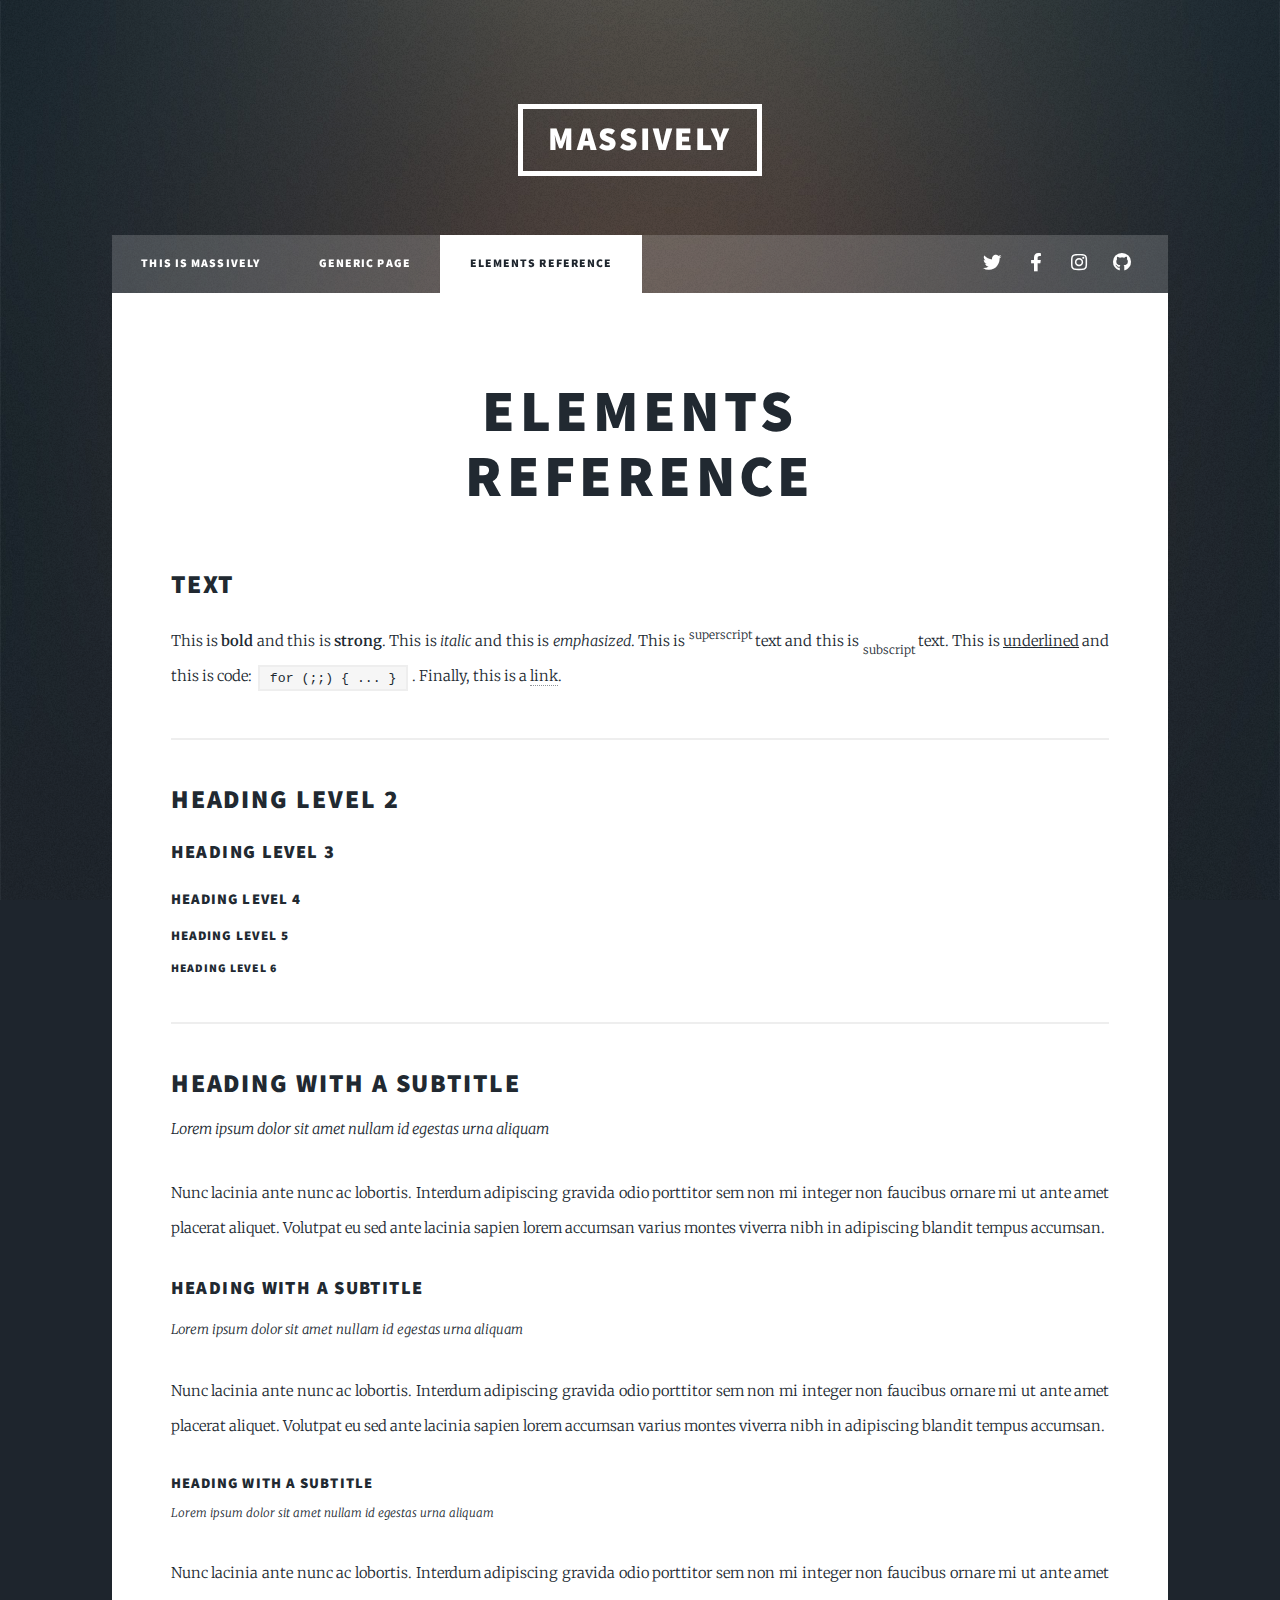
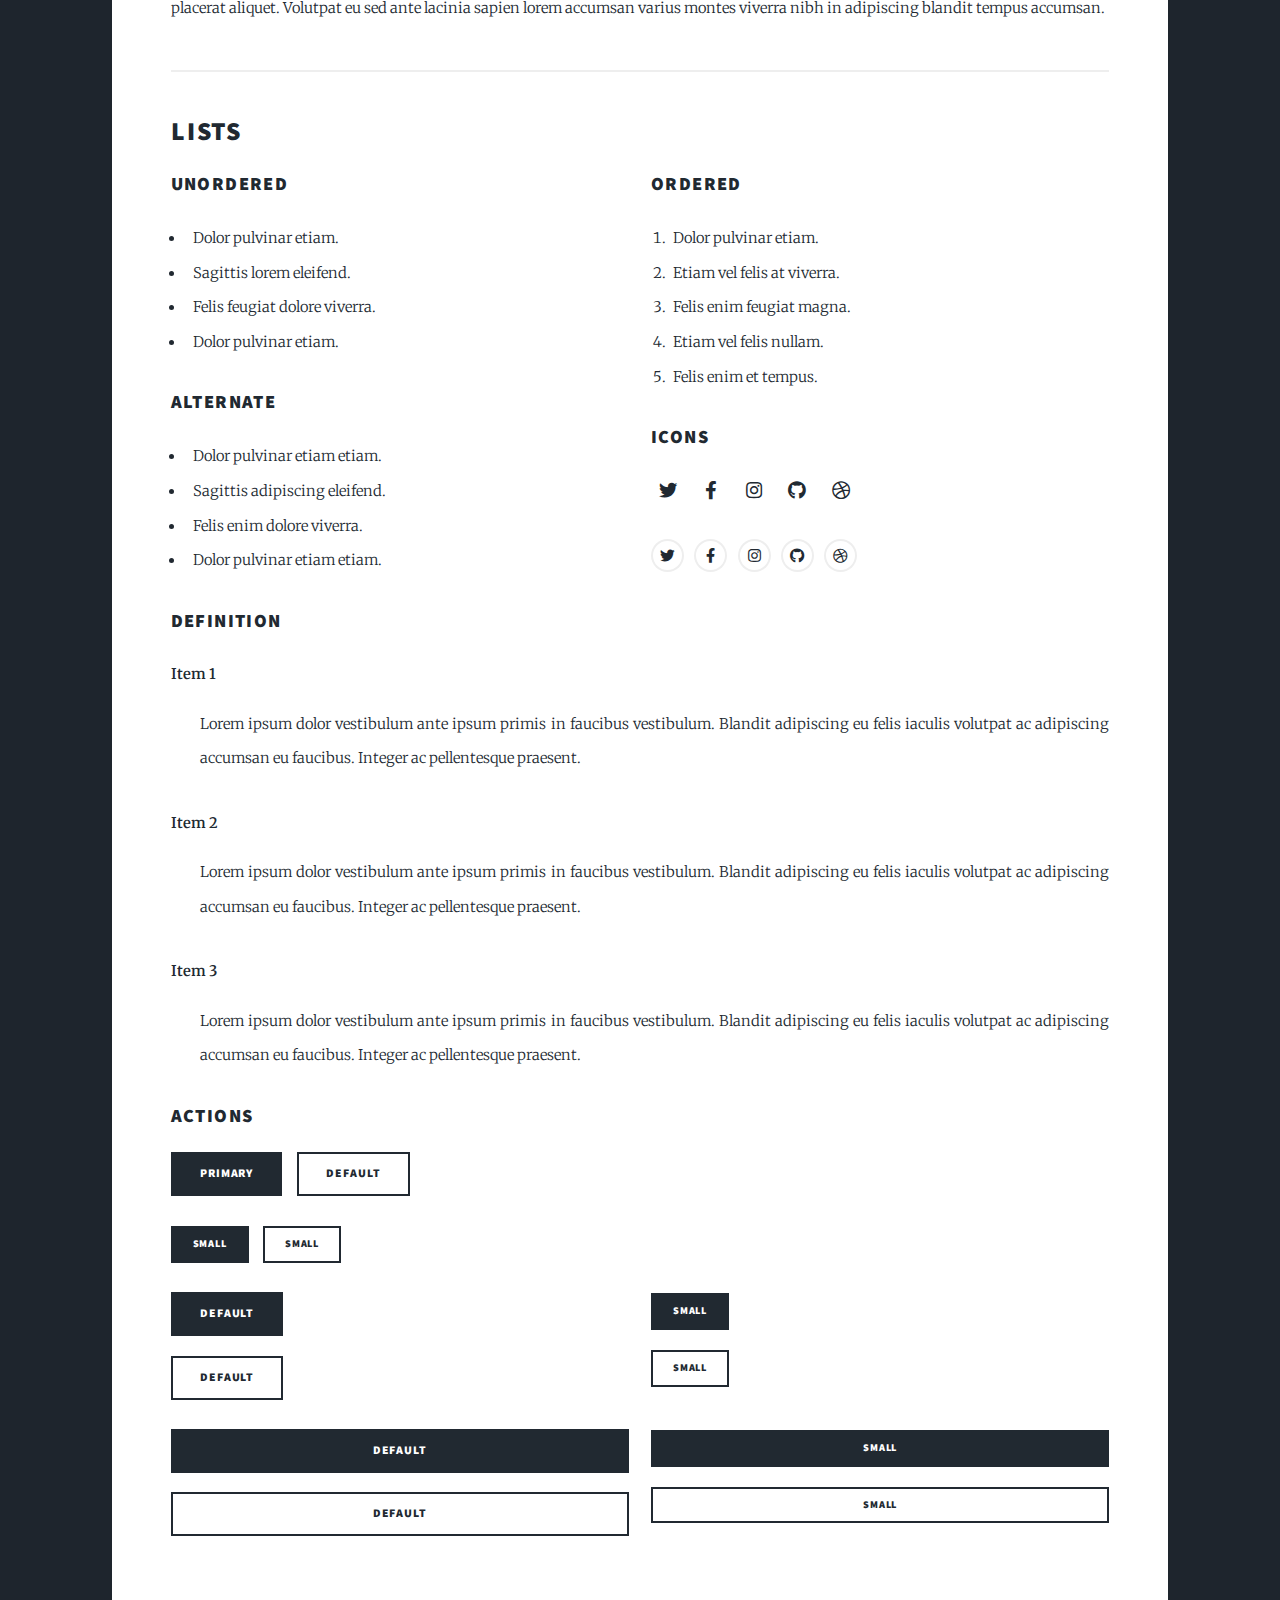
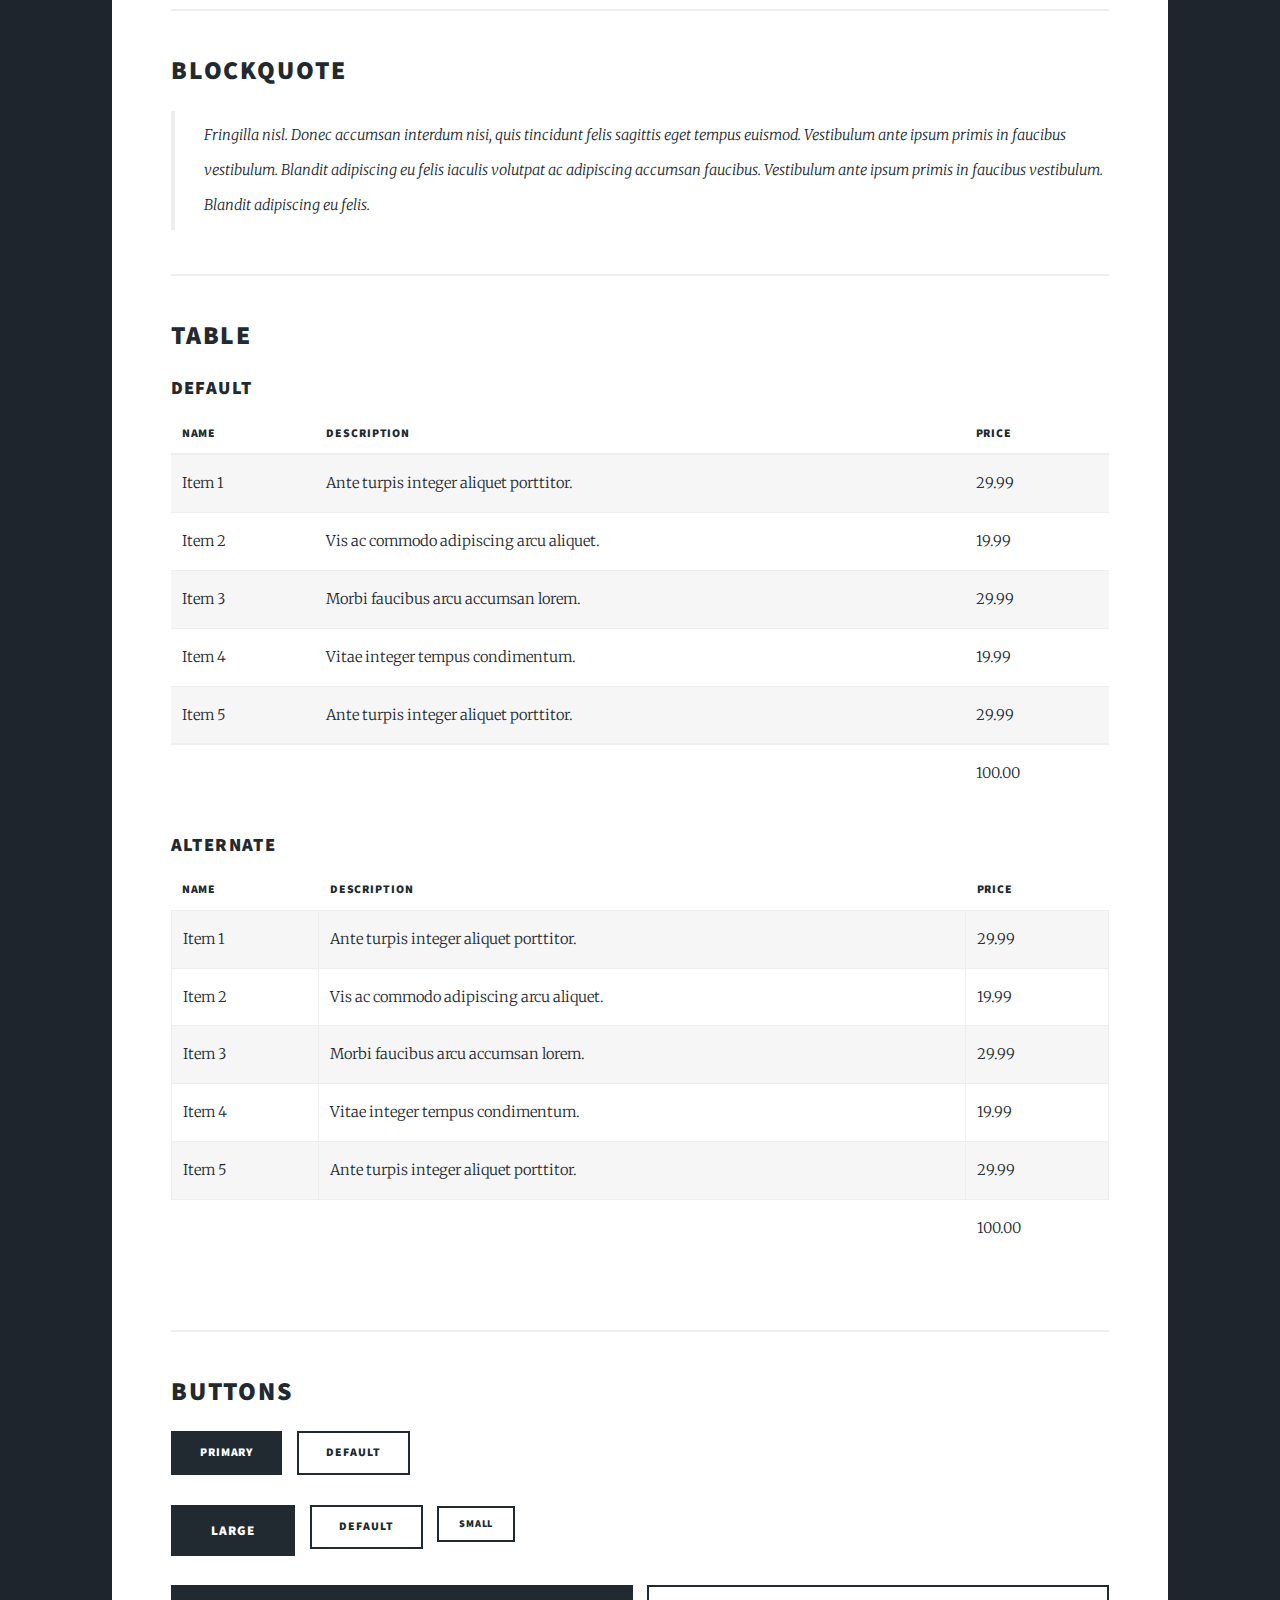
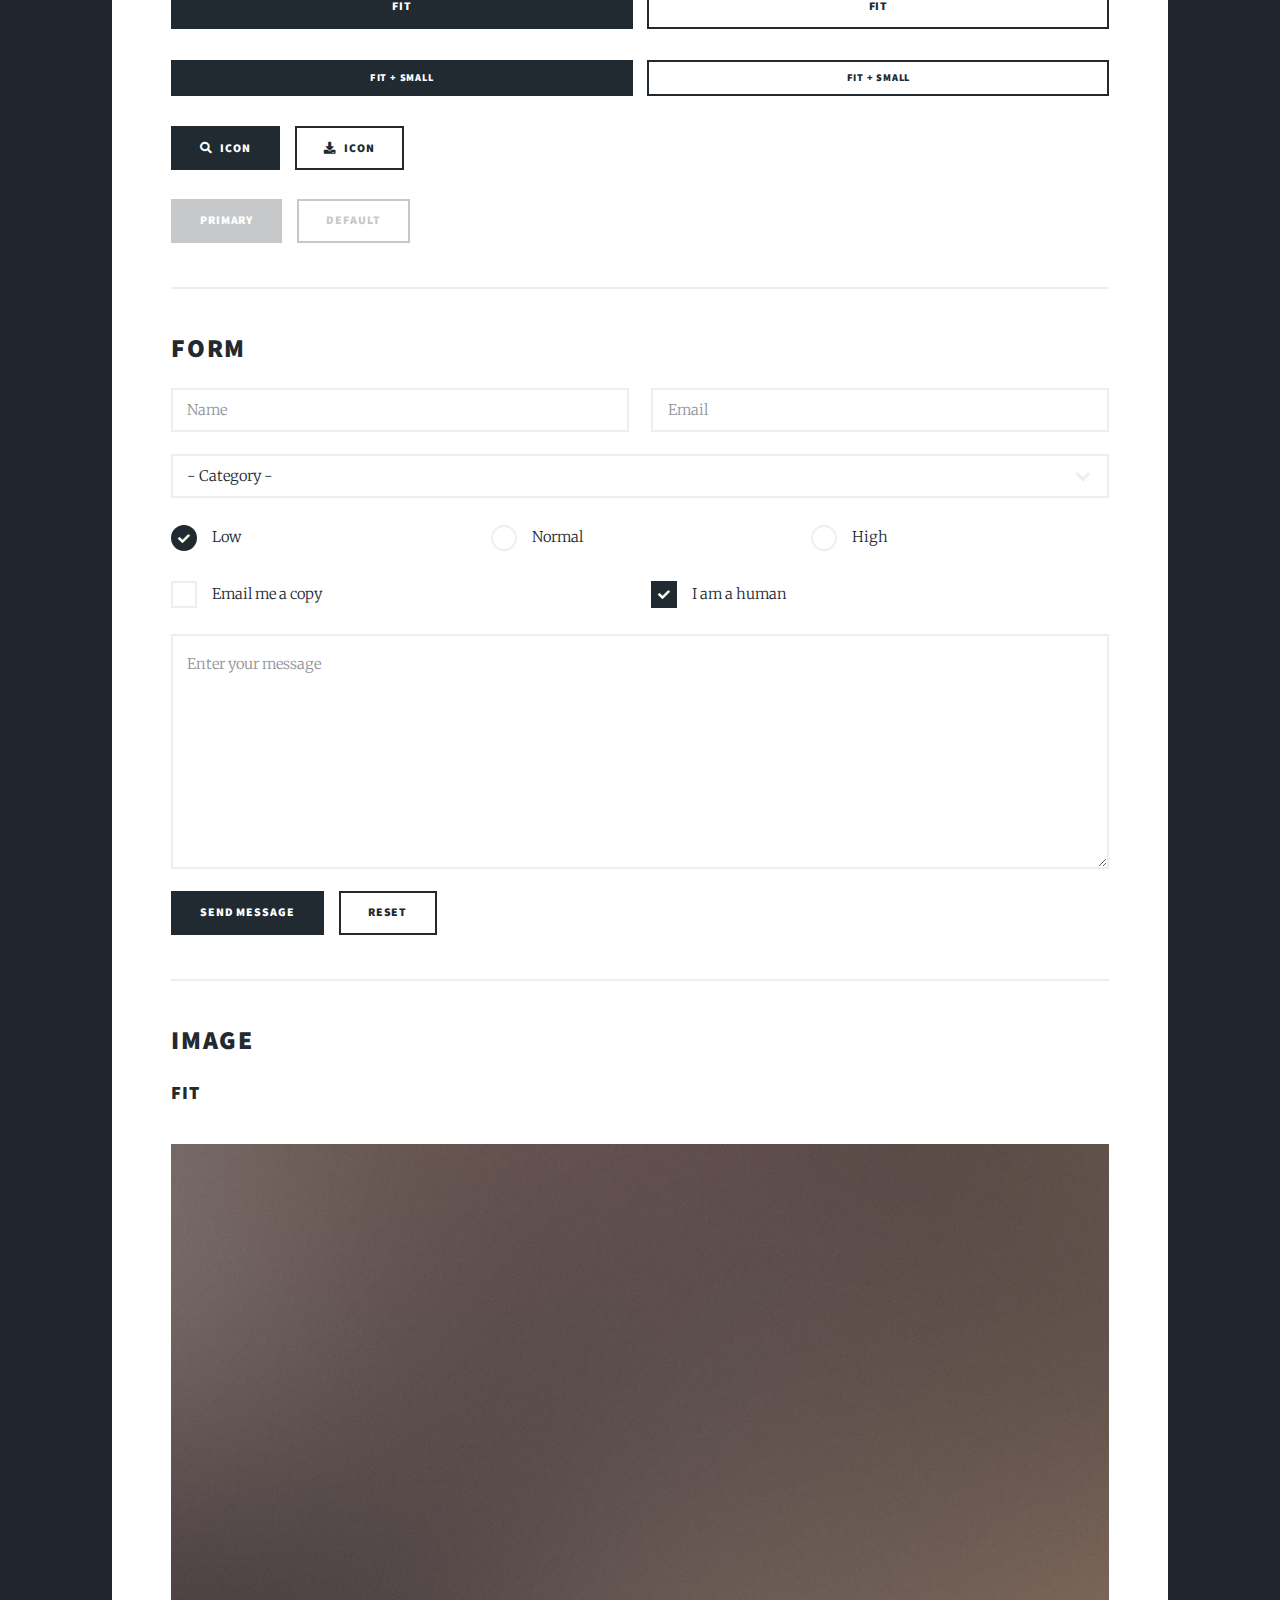
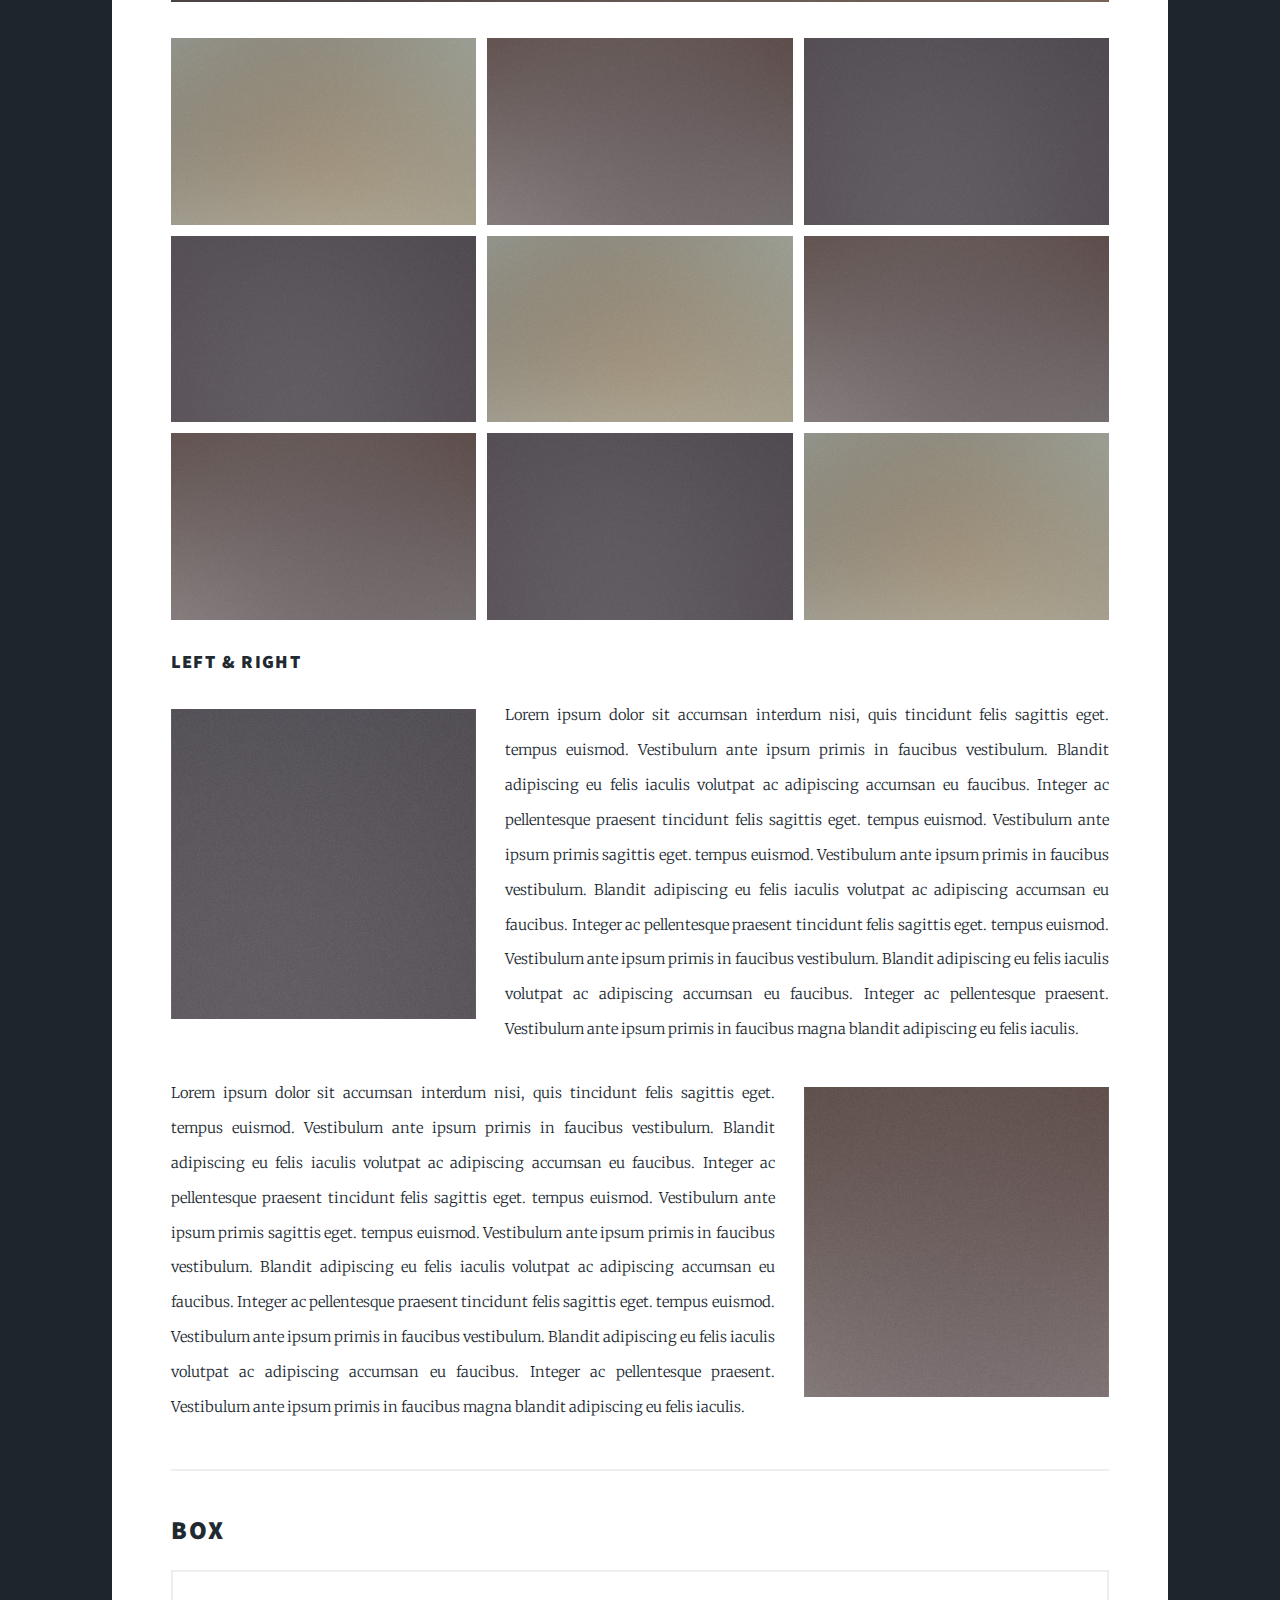
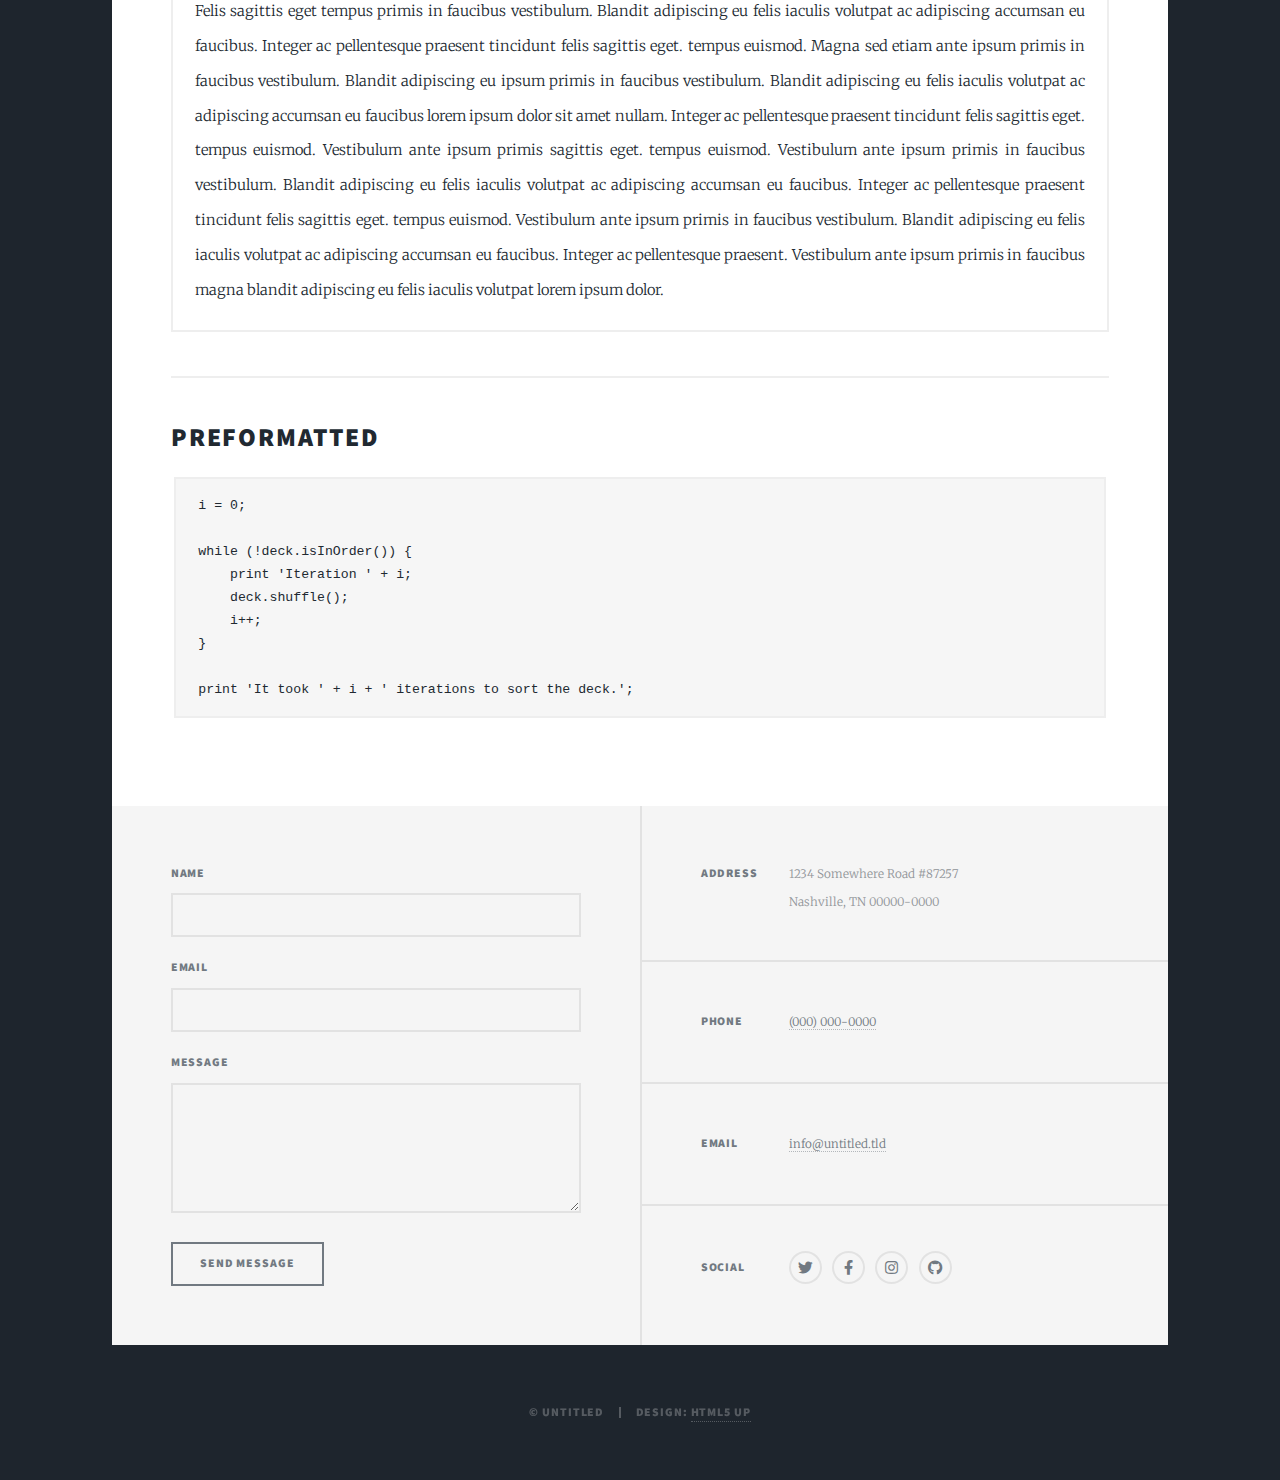
==== elements.html @ 88708636 "Initial Commit" ====
<!DOCTYPE HTML>
<!--
	Massively by HTML5 UP
	html5up.net | @ajlkn
	Free for personal and commercial use under the CCA 3.0 license (html5up.net/license)
-->
<html>
	<head>
		<title>Elements Reference - Massively by HTML5 UP</title>
		<meta charset="utf-8" />
		<meta name="viewport" content="width=device-width, initial-scale=1, user-scalable=no" />
		<link rel="stylesheet" href="assets/css/main.css" />
		<noscript><link rel="stylesheet" href="assets/css/noscript.css" /></noscript>
	</head>
	<body class="is-preload">

		<!-- Wrapper -->
			<div id="wrapper">

				<!-- Header -->
					<header id="header">
						<a href="index.html" class="logo">Massively</a>
					</header>

				<!-- Nav -->
					<nav id="nav">
						<ul class="links">
							<li><a href="index.html">This is Massively</a></li>
							<li><a href="generic.html">Generic Page</a></li>
							<li class="active"><a href="elements.html">Elements Reference</a></li>
						</ul>
						<ul class="icons">
							<li><a href="#" class="icon brands fa-twitter"><span class="label">Twitter</span></a></li>
							<li><a href="#" class="icon brands fa-facebook-f"><span class="label">Facebook</span></a></li>
							<li><a href="#" class="icon brands fa-instagram"><span class="label">Instagram</span></a></li>
							<li><a href="#" class="icon brands fa-github"><span class="label">GitHub</span></a></li>
						</ul>
					</nav>

				<!-- Main -->
					<div id="main">

						<!-- Post -->
							<section class="post">
								<header class="major">
									<h1>Elements<br />
									Reference</h1>
								</header>

								<!-- Text stuff -->
									<h2>Text</h2>
									<p>This is <b>bold</b> and this is <strong>strong</strong>. This is <i>italic</i> and this is <em>emphasized</em>.
									This is <sup>superscript</sup> text and this is <sub>subscript</sub> text.
									This is <u>underlined</u> and this is code: <code>for (;;) { ... }</code>.
									Finally, this is a <a href="#">link</a>.</p>
									<hr />
									<h2>Heading Level 2</h2>
									<h3>Heading Level 3</h3>
									<h4>Heading Level 4</h4>
									<h5>Heading Level 5</h5>
									<h6>Heading Level 6</h6>
									<hr />
									<header>
										<h2>Heading with a Subtitle</h2>
										<p>Lorem ipsum dolor sit amet nullam id egestas urna aliquam</p>
									</header>
									<p>Nunc lacinia ante nunc ac lobortis. Interdum adipiscing gravida odio porttitor sem non mi integer non faucibus ornare mi ut ante amet placerat aliquet. Volutpat eu sed ante lacinia sapien lorem accumsan varius montes viverra nibh in adipiscing blandit tempus accumsan.</p>
									<header>
										<h3>Heading with a Subtitle</h3>
										<p>Lorem ipsum dolor sit amet nullam id egestas urna aliquam</p>
									</header>
									<p>Nunc lacinia ante nunc ac lobortis. Interdum adipiscing gravida odio porttitor sem non mi integer non faucibus ornare mi ut ante amet placerat aliquet. Volutpat eu sed ante lacinia sapien lorem accumsan varius montes viverra nibh in adipiscing blandit tempus accumsan.</p>
									<header>
										<h4>Heading with a Subtitle</h4>
										<p>Lorem ipsum dolor sit amet nullam id egestas urna aliquam</p>
									</header>
									<p>Nunc lacinia ante nunc ac lobortis. Interdum adipiscing gravida odio porttitor sem non mi integer non faucibus ornare mi ut ante amet placerat aliquet. Volutpat eu sed ante lacinia sapien lorem accumsan varius montes viverra nibh in adipiscing blandit tempus accumsan.</p>

									<hr />

								<!-- Lists -->
									<h2>Lists</h2>
									<div class="row">
										<div class="col-6 col-12-small">

											<h3>Unordered</h3>
											<ul>
												<li>Dolor pulvinar etiam.</li>
												<li>Sagittis lorem eleifend.</li>
												<li>Felis feugiat dolore viverra.</li>
												<li>Dolor pulvinar etiam.</li>
											</ul>

											<h3>Alternate</h3>
											<ul class="alt">
												<li>Dolor pulvinar etiam etiam.</li>
												<li>Sagittis adipiscing eleifend.</li>
												<li>Felis enim dolore viverra.</li>
												<li>Dolor pulvinar etiam etiam.</li>
											</ul>

										</div>
										<div class="col-6 col-12-small">

											<h3>Ordered</h3>
											<ol>
												<li>Dolor pulvinar etiam.</li>
												<li>Etiam vel felis at viverra.</li>
												<li>Felis enim feugiat magna.</li>
												<li>Etiam vel felis nullam.</li>
												<li>Felis enim et tempus.</li>
											</ol>

											<h3>Icons</h3>
											<ul class="icons">
												<li><a href="#" class="icon brands fa-twitter"><span class="label">Twitter</span></a></li>
												<li><a href="#" class="icon brands fa-facebook-f"><span class="label">Facebook</span></a></li>
												<li><a href="#" class="icon brands fa-instagram"><span class="label">Instagram</span></a></li>
												<li><a href="#" class="icon brands fa-github"><span class="label">Github</span></a></li>
												<li><a href="#" class="icon brands fa-dribbble"><span class="label">Dribbble</span></a></li>
											</ul>
											<ul class="icons alt">
												<li><a href="#" class="icon brands alt fa-twitter"><span class="label">Twitter</span></a></li>
												<li><a href="#" class="icon brands alt fa-facebook-f"><span class="label">Facebook</span></a></li>
												<li><a href="#" class="icon brands alt fa-instagram"><span class="label">Instagram</span></a></li>
												<li><a href="#" class="icon brands alt fa-github"><span class="label">Github</span></a></li>
												<li><a href="#" class="icon brands alt fa-dribbble"><span class="label">Dribbble</span></a></li>
											</ul>

										</div>
									</div>
									<h3>Definition</h3>
									<dl>
										<dt>Item 1</dt>
										<dd>
											<p>Lorem ipsum dolor vestibulum ante ipsum primis in faucibus vestibulum. Blandit adipiscing eu felis iaculis volutpat ac adipiscing accumsan eu faucibus. Integer ac pellentesque praesent.</p>
										</dd>
										<dt>Item 2</dt>
										<dd>
											<p>Lorem ipsum dolor vestibulum ante ipsum primis in faucibus vestibulum. Blandit adipiscing eu felis iaculis volutpat ac adipiscing accumsan eu faucibus. Integer ac pellentesque praesent.</p>
										</dd>
										<dt>Item 3</dt>
										<dd>
											<p>Lorem ipsum dolor vestibulum ante ipsum primis in faucibus vestibulum. Blandit adipiscing eu felis iaculis volutpat ac adipiscing accumsan eu faucibus. Integer ac pellentesque praesent.</p>
										</dd>
									</dl>

									<h3>Actions</h3>
									<ul class="actions">
										<li><a href="#" class="button primary">Primary</a></li>
										<li><a href="#" class="button">Default</a></li>
									</ul>
									<ul class="actions small">
										<li><a href="#" class="button primary small">Small</a></li>
										<li><a href="#" class="button small">Small</a></li>
									</ul>
									<div class="row">
										<div class="col-6 col-12-small">
											<ul class="actions stacked">
												<li><a href="#" class="button primary">Default</a></li>
												<li><a href="#" class="button">Default</a></li>
											</ul>
										</div>
										<div class="col-6 col-12-small">
											<ul class="actions stacked">
												<li><a href="#" class="button primary small">Small</a></li>
												<li><a href="#" class="button small">Small</a></li>
											</ul>
										</div>
									</div>
									<div class="row">
										<div class="col-6 col-12-small">
											<ul class="actions stacked">
												<li><a href="#" class="button primary fit">Default</a></li>
												<li><a href="#" class="button fit">Default</a></li>
											</ul>
										</div>
										<div class="col-6 col-12-small">
											<ul class="actions stacked">
												<li><a href="#" class="button primary small fit">Small</a></li>
												<li><a href="#" class="button small fit">Small</a></li>
											</ul>
										</div>
									</div>

									<hr />

								<!-- Blockquote -->
									<h2>Blockquote</h2>
									<blockquote>Fringilla nisl. Donec accumsan interdum nisi, quis tincidunt felis sagittis eget tempus euismod. Vestibulum ante ipsum primis in faucibus vestibulum. Blandit adipiscing eu felis iaculis volutpat ac adipiscing accumsan faucibus. Vestibulum ante ipsum primis in faucibus vestibulum. Blandit adipiscing eu felis.</blockquote>

									<hr />

								<!-- Table -->
									<h2>Table</h2>

									<h3>Default</h3>
									<div class="table-wrapper">
										<table>
											<thead>
												<tr>
													<th>Name</th>
													<th>Description</th>
													<th>Price</th>
												</tr>
											</thead>
											<tbody>
												<tr>
													<td>Item 1</td>
													<td>Ante turpis integer aliquet porttitor.</td>
													<td>29.99</td>
												</tr>
												<tr>
													<td>Item 2</td>
													<td>Vis ac commodo adipiscing arcu aliquet.</td>
													<td>19.99</td>
												</tr>
												<tr>
													<td>Item 3</td>
													<td> Morbi faucibus arcu accumsan lorem.</td>
													<td>29.99</td>
												</tr>
												<tr>
													<td>Item 4</td>
													<td>Vitae integer tempus condimentum.</td>
													<td>19.99</td>
												</tr>
												<tr>
													<td>Item 5</td>
													<td>Ante turpis integer aliquet porttitor.</td>
													<td>29.99</td>
												</tr>
											</tbody>
											<tfoot>
												<tr>
													<td colspan="2"></td>
													<td>100.00</td>
												</tr>
											</tfoot>
										</table>
									</div>

									<h3>Alternate</h3>
									<div class="table-wrapper">
										<table class="alt">
											<thead>
												<tr>
													<th>Name</th>
													<th>Description</th>
													<th>Price</th>
												</tr>
											</thead>
											<tbody>
												<tr>
													<td>Item 1</td>
													<td>Ante turpis integer aliquet porttitor.</td>
													<td>29.99</td>
												</tr>
												<tr>
													<td>Item 2</td>
													<td>Vis ac commodo adipiscing arcu aliquet.</td>
													<td>19.99</td>
												</tr>
												<tr>
													<td>Item 3</td>
													<td> Morbi faucibus arcu accumsan lorem.</td>
													<td>29.99</td>
												</tr>
												<tr>
													<td>Item 4</td>
													<td>Vitae integer tempus condimentum.</td>
													<td>19.99</td>
												</tr>
												<tr>
													<td>Item 5</td>
													<td>Ante turpis integer aliquet porttitor.</td>
													<td>29.99</td>
												</tr>
											</tbody>
											<tfoot>
												<tr>
													<td colspan="2"></td>
													<td>100.00</td>
												</tr>
											</tfoot>
										</table>
									</div>

									<hr />

								<!-- Buttons -->
									<h2>Buttons</h2>
									<ul class="actions">
										<li><a href="#" class="button primary">Primary</a></li>
										<li><a href="#" class="button">Default</a></li>
									</ul>
									<ul class="actions">
										<li><a href="#" class="button primary large">Large</a></li>
										<li><a href="#" class="button">Default</a></li>
										<li><a href="#" class="button small">Small</a></li>
									</ul>
									<ul class="actions fit">
										<li><a href="#" class="button primary fit">Fit</a></li>
										<li><a href="#" class="button fit">Fit</a></li>
									</ul>
									<ul class="actions fit small">
										<li><a href="#" class="button primary fit small">Fit + Small</a></li>
										<li><a href="#" class="button fit small">Fit + Small</a></li>
									</ul>
									<ul class="actions">
										<li><a href="#" class="button primary icon solid fa-search">Icon</a></li>
										<li><a href="#" class="button icon solid fa-download">Icon</a></li>
									</ul>
									<ul class="actions">
										<li><span class="button primary disabled">Primary</span></li>
										<li><span class="button disabled">Default</span></li>
									</ul>

									<hr />

								<!-- Form -->
									<h2>Form</h2>

									<form method="post" action="#">
										<div class="row gtr-uniform">
											<div class="col-6 col-12-xsmall">
												<input type="text" name="demo-name" id="demo-name" value="" placeholder="Name" />
											</div>
											<div class="col-6 col-12-xsmall">
												<input type="email" name="demo-email" id="demo-email" value="" placeholder="Email" />
											</div>
											<!-- Break -->
											<div class="col-12">
												<select name="demo-category" id="demo-category">
													<option value="">- Category -</option>
													<option value="1">Manufacturing</option>
													<option value="1">Shipping</option>
													<option value="1">Administration</option>
													<option value="1">Human Resources</option>
												</select>
											</div>
											<!-- Break -->
											<div class="col-4 col-12-small">
												<input type="radio" id="demo-priority-low" name="demo-priority" checked>
												<label for="demo-priority-low">Low</label>
											</div>
											<div class="col-4 col-12-small">
												<input type="radio" id="demo-priority-normal" name="demo-priority">
												<label for="demo-priority-normal">Normal</label>
											</div>
											<div class="col-4 col-12-small">
												<input type="radio" id="demo-priority-high" name="demo-priority">
												<label for="demo-priority-high">High</label>
											</div>
											<!-- Break -->
											<div class="col-6 col-12-small">
												<input type="checkbox" id="demo-copy" name="demo-copy">
												<label for="demo-copy">Email me a copy</label>
											</div>
											<div class="col-6 col-12-small">
												<input type="checkbox" id="demo-human" name="demo-human" checked>
												<label for="demo-human">I am a human</label>
											</div>
											<!-- Break -->
											<div class="col-12">
												<textarea name="demo-message" id="demo-message" placeholder="Enter your message" rows="6"></textarea>
											</div>
											<!-- Break -->
											<div class="col-12">
												<ul class="actions">
													<li><input type="submit" value="Send Message" class="primary" /></li>
													<li><input type="reset" value="Reset" /></li>
												</ul>
											</div>
										</div>
									</form>

									<hr />

								<!-- Image -->
									<h2>Image</h2>

									<h3>Fit</h3>
									<span class="image fit"><img src="images/pic01.jpg" alt="" /></span>
									<div class="box alt">
										<div class="row gtr-50 gtr-uniform">
											<div class="col-4"><span class="image fit"><img src="images/pic02.jpg" alt="" /></span></div>
											<div class="col-4"><span class="image fit"><img src="images/pic03.jpg" alt="" /></span></div>
											<div class="col-4"><span class="image fit"><img src="images/pic04.jpg" alt="" /></span></div>
											<!-- Break -->
											<div class="col-4"><span class="image fit"><img src="images/pic04.jpg" alt="" /></span></div>
											<div class="col-4"><span class="image fit"><img src="images/pic02.jpg" alt="" /></span></div>
											<div class="col-4"><span class="image fit"><img src="images/pic03.jpg" alt="" /></span></div>
											<!-- Break -->
											<div class="col-4"><span class="image fit"><img src="images/pic03.jpg" alt="" /></span></div>
											<div class="col-4"><span class="image fit"><img src="images/pic04.jpg" alt="" /></span></div>
											<div class="col-4"><span class="image fit"><img src="images/pic02.jpg" alt="" /></span></div>
										</div>
									</div>

									<h3>Left &amp; Right</h3>
									<p><span class="image left"><img src="images/pic08.jpg" alt="" /></span>Lorem ipsum dolor sit accumsan interdum nisi, quis tincidunt felis sagittis eget. tempus euismod. Vestibulum ante ipsum primis in faucibus vestibulum. Blandit adipiscing eu felis iaculis volutpat ac adipiscing accumsan eu faucibus. Integer ac pellentesque praesent tincidunt felis sagittis eget. tempus euismod. Vestibulum ante ipsum primis sagittis eget. tempus euismod. Vestibulum ante ipsum primis in faucibus vestibulum. Blandit adipiscing eu felis iaculis volutpat ac adipiscing accumsan eu faucibus. Integer ac pellentesque praesent tincidunt felis sagittis eget. tempus euismod. Vestibulum ante ipsum primis in faucibus vestibulum. Blandit adipiscing eu felis iaculis volutpat ac adipiscing accumsan eu faucibus. Integer ac pellentesque praesent. Vestibulum ante ipsum primis in faucibus magna blandit adipiscing eu felis iaculis.</p>
									<p><span class="image right"><img src="images/pic09.jpg" alt="" /></span>Lorem ipsum dolor sit accumsan interdum nisi, quis tincidunt felis sagittis eget. tempus euismod. Vestibulum ante ipsum primis in faucibus vestibulum. Blandit adipiscing eu felis iaculis volutpat ac adipiscing accumsan eu faucibus. Integer ac pellentesque praesent tincidunt felis sagittis eget. tempus euismod. Vestibulum ante ipsum primis sagittis eget. tempus euismod. Vestibulum ante ipsum primis in faucibus vestibulum. Blandit adipiscing eu felis iaculis volutpat ac adipiscing accumsan eu faucibus. Integer ac pellentesque praesent tincidunt felis sagittis eget. tempus euismod. Vestibulum ante ipsum primis in faucibus vestibulum. Blandit adipiscing eu felis iaculis volutpat ac adipiscing accumsan eu faucibus. Integer ac pellentesque praesent. Vestibulum ante ipsum primis in faucibus magna blandit adipiscing eu felis iaculis.</p>

									<hr />

								<!-- Box -->
									<h2>Box</h2>
									<div class="box">
										<p>Felis sagittis eget tempus primis in faucibus vestibulum. Blandit adipiscing eu felis iaculis volutpat ac adipiscing accumsan eu faucibus. Integer ac pellentesque praesent tincidunt felis sagittis eget. tempus euismod. Magna sed etiam ante ipsum primis in faucibus vestibulum. Blandit adipiscing eu ipsum primis in faucibus vestibulum. Blandit adipiscing eu felis iaculis volutpat ac adipiscing accumsan eu faucibus lorem ipsum dolor sit amet nullam. Integer ac pellentesque praesent tincidunt felis sagittis eget. tempus euismod. Vestibulum ante ipsum primis sagittis eget. tempus euismod. Vestibulum ante ipsum primis in faucibus vestibulum. Blandit adipiscing eu felis iaculis volutpat ac adipiscing accumsan eu faucibus. Integer ac pellentesque praesent tincidunt felis sagittis eget. tempus euismod. Vestibulum ante ipsum primis in faucibus vestibulum. Blandit adipiscing eu felis iaculis volutpat ac adipiscing accumsan eu faucibus. Integer ac pellentesque praesent. Vestibulum ante ipsum primis in faucibus magna blandit adipiscing eu felis iaculis volutpat lorem ipsum dolor.</p>
									</div>

									<hr />

								<!-- Preformatted Code -->
									<h2>Preformatted</h2>
									<pre><code>i = 0;

while (!deck.isInOrder()) {
    print 'Iteration ' + i;
    deck.shuffle();
    i++;
}

print 'It took ' + i + ' iterations to sort the deck.';
</code></pre>

							</section>

					</div>

				<!-- Footer -->
					<footer id="footer">
						<section>
							<form method="post" action="#">
								<div class="fields">
									<div class="field">
										<label for="name">Name</label>
										<input type="text" name="name" id="name" />
									</div>
									<div class="field">
										<label for="email">Email</label>
										<input type="text" name="email" id="email" />
									</div>
									<div class="field">
										<label for="message">Message</label>
										<textarea name="message" id="message" rows="3"></textarea>
									</div>
								</div>
								<ul class="actions">
									<li><input type="submit" value="Send Message" /></li>
								</ul>
							</form>
						</section>
						<section class="split contact">
							<section class="alt">
								<h3>Address</h3>
								<p>1234 Somewhere Road #87257<br />
								Nashville, TN 00000-0000</p>
							</section>
							<section>
								<h3>Phone</h3>
								<p><a href="#">(000) 000-0000</a></p>
							</section>
							<section>
								<h3>Email</h3>
								<p><a href="#">info@untitled.tld</a></p>
							</section>
							<section>
								<h3>Social</h3>
								<ul class="icons alt">
									<li><a href="#" class="icon brands alt fa-twitter"><span class="label">Twitter</span></a></li>
									<li><a href="#" class="icon brands alt fa-facebook-f"><span class="label">Facebook</span></a></li>
									<li><a href="#" class="icon brands alt fa-instagram"><span class="label">Instagram</span></a></li>
									<li><a href="#" class="icon brands alt fa-github"><span class="label">GitHub</span></a></li>
								</ul>
							</section>
						</section>
					</footer>

				<!-- Copyright -->
					<div id="copyright">
						<ul><li>&copy; Untitled</li><li>Design: <a href="https://html5up.net">HTML5 UP</a></li></ul>
					</div>

			</div>

		<!-- Scripts -->
			<script src="assets/js/jquery.min.js"></script>
			<script src="assets/js/jquery.scrollex.min.js"></script>
			<script src="assets/js/jquery.scrolly.min.js"></script>
			<script src="assets/js/browser.min.js"></script>
			<script src="assets/js/breakpoints.min.js"></script>
			<script src="assets/js/util.js"></script>
			<script src="assets/js/main.js"></script>

	</body>
</html>
---- assets/css/main.css ----
@import url(fontawesome-all.min.css);
@import url("https://fonts.googleapis.com/css?family=Merriweather:300,700,300italic,700italic|Source+Sans+Pro:900");

/*
	Massively by HTML5 UP
	html5up.net | @ajlkn
	Free for personal and commercial use under the CCA 3.0 license (html5up.net/license)
*/

html, body, div, span, applet, object,
iframe, h1, h2, h3, h4, h5, h6, p, blockquote,
pre, a, abbr, acronym, address, big, cite,
code, del, dfn, em, img, ins, kbd, q, s, samp,
small, strike, strong, sub, sup, tt, var, b,
u, i, center, dl, dt, dd, ol, ul, li, fieldset,
form, label, legend, table, caption, tbody,
tfoot, thead, tr, th, td, article, aside,
canvas, details, embed, figure, figcaption,
footer, header, hgroup, menu, nav, output, ruby,
section, summary, time, mark, audio, video {
	margin: 0;
	padding: 0;
	border: 0;
	font-size: 100%;
	font: inherit;
	vertical-align: baseline;}

article, aside, details, figcaption, figure,
footer, header, hgroup, menu, nav, section {
	display: block;}

body {
	line-height: 1;
}

ol, ul {
	list-style: none;
}

blockquote, q {
	quotes: none;
}

	blockquote:before, blockquote:after, q:before, q:after {
		content: '';
		content: none;
	}

table {
	border-collapse: collapse;
	border-spacing: 0;
}

body {
	-webkit-text-size-adjust: none;
}

mark {
	background-color: transparent;
	color: inherit;
}

input::-moz-focus-inner {
	border: 0;
	padding: 0;
}

input, select, textarea {
	-moz-appearance: none;
	-webkit-appearance: none;
	-ms-appearance: none;
	appearance: none;
}

/* Basic */

	@-ms-viewport {
		width: device-width;
	}

	body {
		-ms-overflow-style: scrollbar;
	}

	@media screen and (max-width: 480px) {

		html, body {
			min-width: 320px;
		}

	}

	html {
		box-sizing: border-box;
	}

	*, *:before, *:after {
		box-sizing: inherit;
	}

	body {
		background-color: #1e252d;
	}

		body.is-preload *, body.is-preload *:before, body.is-preload *:after {
			-moz-animation: none !important;
			-webkit-animation: none !important;
			-ms-animation: none !important;
			animation: none !important;
			-moz-transition: none !important;
			-webkit-transition: none !important;
			-ms-transition: none !important;
			transition: none !important;
		}

/* Type */

	html {
		font-size: 16pt;
	}

		@media screen and (max-width: 1680px) {

			html {
				font-size: 12pt;
			}

		}

		@media screen and (max-width: 1280px) {

			html {
				font-size: 11pt;
			}

		}

		@media screen and (max-width: 360px) {

			html {
				font-size: 10pt;
			}

		}

	body {
		color: #212931;
	}

	body, input, select, textarea {
		font-family: "Merriweather", Georgia, serif;
		font-weight: 300;
		font-size: 1rem;
		line-height: 2.375;
	}

	a {
		-moz-transition: color 0.2s ease-in-out, background-color 0.2s ease-in-out, border-color 0.2s ease-in-out, box-shadow 0.2s ease-in-out;
		-webkit-transition: color 0.2s ease-in-out, background-color 0.2s ease-in-out, border-color 0.2s ease-in-out, box-shadow 0.2s ease-in-out;
		-ms-transition: color 0.2s ease-in-out, background-color 0.2s ease-in-out, border-color 0.2s ease-in-out, box-shadow 0.2s ease-in-out;
		transition: color 0.2s ease-in-out, background-color 0.2s ease-in-out, border-color 0.2s ease-in-out, box-shadow 0.2s ease-in-out;
		border-bottom: dotted 1px;
		text-decoration: none;
	}

		a:hover {
			border-bottom-color: transparent;
		}

	strong, b {
		font-weight: 600;
	}

	em, i {
		font-style: italic;
	}

	p {
		text-align: justify;
		margin: 0 0 2rem 0;
	}

	h1, h2, h3, h4, h5, h6 {
		font-family: "Source Sans Pro", Helvetica, sans-serif;
		font-weight: 900;
		line-height: 1.5;
		letter-spacing: 0.075em;
		text-transform: uppercase;
		margin: 0 0 1rem 0;
	}

		h1 a, h2 a, h3 a, h4 a, h5 a, h6 a {
			border-bottom: 0;
			color: inherit;
			text-decoration: none;
		}

	h1 {
		font-size: 4rem;
		line-height: 1.1;
		margin: 0 0 2rem 0;
	}

	h2 {
		font-size: 1.75rem;
		line-height: 1.3;
		margin: 0 0 1.5rem 0;
	}

	h3 {
		font-size: 1.25rem;
		margin: 0 0 1.5rem 0;
	}

	h4 {
		font-size: 1rem;
	}

	h5 {
		font-size: 0.9rem;
	}

	h6 {
		font-size: 0.8rem;
	}

	sub {
		font-size: 0.8rem;
		position: relative;
		top: 0.5rem;
	}

	sup {
		font-size: 0.8rem;
		position: relative;
		top: -0.5rem;
	}

	blockquote {
		border-left: solid 4px;
		font-style: italic;
		margin: 0 0 2rem 0;
		padding: 0.5rem 0 0.5rem 2rem;
	}

	code {
		border: solid 2px;
		font-family: "Courier New", monospace;
		font-size: 0.9rem;
		margin: 0 0.25rem;
		padding: 0.25rem 0.65rem;
	}

	pre {
		-webkit-overflow-scrolling: touch;
		font-family: "Courier New", monospace;
		font-size: 0.9rem;
		margin: 0 0 2rem 0;
	}

		pre code {
			display: block;
			line-height: 1.75;
			padding: 1rem 1.5rem;
			overflow-x: auto;
		}

	hr {
		border: 0;
		border-bottom: solid 2px;
		margin: 3rem 0;
	}

		hr.major {
			margin: 5rem 0;
		}

	.align-left {
		text-align: left;
	}

	.align-center {
		text-align: center;
	}

	.align-right {
		text-align: right;
	}

	input, select, textarea {
		color: #212931;
	}

	a {
		color: #212931;
		border-bottom-color: rgba(33, 41, 49, 0.5);
	}

		a:hover {
			border-bottom-color: transparent;
			color: #18bfef !important;
		}

	strong, b {
		color: #212931;
	}

	h1, h2, h3, h4, h5, h6 {
		color: #212931;
	}

	blockquote {
		border-left-color: #eeeeee;
	}

	code {
		background: rgba(220, 220, 220, 0.25);
		border-color: #eeeeee;
	}

	hr {
		border-bottom-color: #eeeeee;
	}

/* Row */

	.row {
		display: flex;
		flex-wrap: wrap;
		box-sizing: border-box;
		align-items: stretch;
	}

		.row > * {
			box-sizing: border-box;
		}

		.row.gtr-uniform > * > :last-child {
			margin-bottom: 0;
		}

		.row.aln-left {
			justify-content: flex-start;
		}

		.row.aln-center {
			justify-content: center;
		}

		.row.aln-right {
			justify-content: flex-end;
		}

		.row.aln-top {
			align-items: flex-start;
		}

		.row.aln-middle {
			align-items: center;
		}

		.row.aln-bottom {
			align-items: flex-end;
		}

		.row > .imp {
			order: -1;
		}

		.row > .col-1 {
			width: 8.33333%;
		}

		.row > .off-1 {
			margin-left: 8.33333%;
		}

		.row > .col-2 {
			width: 16.66667%;
		}

		.row > .off-2 {
			margin-left: 16.66667%;
		}

		.row > .col-3 {
			width: 25%;
		}

		.row > .off-3 {
			margin-left: 25%;
		}

		.row > .col-4 {
			width: 33.33333%;
		}

		.row > .off-4 {
			margin-left: 33.33333%;
		}

		.row > .col-5 {
			width: 41.66667%;
		}

		.row > .off-5 {
			margin-left: 41.66667%;
		}

		.row > .col-6 {
			width: 50%;
		}

		.row > .off-6 {
			margin-left: 50%;
		}

		.row > .col-7 {
			width: 58.33333%;
		}

		.row > .off-7 {
			margin-left: 58.33333%;
		}

		.row > .col-8 {
			width: 66.66667%;
		}

		.row > .off-8 {
			margin-left: 66.66667%;
		}

		.row > .col-9 {
			width: 75%;
		}

		.row > .off-9 {
			margin-left: 75%;
		}

		.row > .col-10 {
			width: 83.33333%;
		}

		.row > .off-10 {
			margin-left: 83.33333%;
		}

		.row > .col-11 {
			width: 91.66667%;
		}

		.row > .off-11 {
			margin-left: 91.66667%;
		}

		.row > .col-12 {
			width: 100%;
		}

		.row > .off-12 {
			margin-left: 100%;
		}

		.row.gtr-0 {
			margin-top: 0;
			margin-left: 0rem;
		}

			.row.gtr-0 > * {
				padding: 0 0 0 0rem;
			}

			.row.gtr-0.gtr-uniform {
				margin-top: 0rem;
			}

				.row.gtr-0.gtr-uniform > * {
					padding-top: 0rem;
				}

		.row.gtr-25 {
			margin-top: 0;
			margin-left: -0.375rem;
		}

			.row.gtr-25 > * {
				padding: 0 0 0 0.375rem;
			}

			.row.gtr-25.gtr-uniform {
				margin-top: -0.375rem;
			}

				.row.gtr-25.gtr-uniform > * {
					padding-top: 0.375rem;
				}

		.row.gtr-50 {
			margin-top: 0;
			margin-left: -0.75rem;
		}

			.row.gtr-50 > * {
				padding: 0 0 0 0.75rem;
			}

			.row.gtr-50.gtr-uniform {
				margin-top: -0.75rem;
			}

				.row.gtr-50.gtr-uniform > * {
					padding-top: 0.75rem;
				}

		.row {
			margin-top: 0;
			margin-left: -1.5rem;
		}

			.row > * {
				padding: 0 0 0 1.5rem;
			}

			.row.gtr-uniform {
				margin-top: -1.5rem;
			}

				.row.gtr-uniform > * {
					padding-top: 1.5rem;
				}

		.row.gtr-150 {
			margin-top: 0;
			margin-left: -2.25rem;
		}

			.row.gtr-150 > * {
				padding: 0 0 0 2.25rem;
			}

			.row.gtr-150.gtr-uniform {
				margin-top: -2.25rem;
			}

				.row.gtr-150.gtr-uniform > * {
					padding-top: 2.25rem;
				}

		.row.gtr-200 {
			margin-top: 0;
			margin-left: -3rem;
		}

			.row.gtr-200 > * {
				padding: 0 0 0 3rem;
			}

			.row.gtr-200.gtr-uniform {
				margin-top: -3rem;
			}

				.row.gtr-200.gtr-uniform > * {
					padding-top: 3rem;
				}

		@media screen and (max-width: 1680px) {

			.row {
				display: flex;
				flex-wrap: wrap;
				box-sizing: border-box;
				align-items: stretch;
			}

				.row > * {
					box-sizing: border-box;
				}

				.row.gtr-uniform > * > :last-child {
					margin-bottom: 0;
				}

				.row.aln-left {
					justify-content: flex-start;
				}

				.row.aln-center {
					justify-content: center;
				}

				.row.aln-right {
					justify-content: flex-end;
				}

				.row.aln-top {
					align-items: flex-start;
				}

				.row.aln-middle {
					align-items: center;
				}

				.row.aln-bottom {
					align-items: flex-end;
				}

				.row > .imp-xlarge {
					order: -1;
				}

				.row > .col-1-xlarge {
					width: 8.33333%;
				}

				.row > .off-1-xlarge {
					margin-left: 8.33333%;
				}

				.row > .col-2-xlarge {
					width: 16.66667%;
				}

				.row > .off-2-xlarge {
					margin-left: 16.66667%;
				}

				.row > .col-3-xlarge {
					width: 25%;
				}

				.row > .off-3-xlarge {
					margin-left: 25%;
				}

				.row > .col-4-xlarge {
					width: 33.33333%;
				}

				.row > .off-4-xlarge {
					margin-left: 33.33333%;
				}

				.row > .col-5-xlarge {
					width: 41.66667%;
				}

				.row > .off-5-xlarge {
					margin-left: 41.66667%;
				}

				.row > .col-6-xlarge {
					width: 50%;
				}

				.row > .off-6-xlarge {
					margin-left: 50%;
				}

				.row > .col-7-xlarge {
					width: 58.33333%;
				}

				.row > .off-7-xlarge {
					margin-left: 58.33333%;
				}

				.row > .col-8-xlarge {
					width: 66.66667%;
				}

				.row > .off-8-xlarge {
					margin-left: 66.66667%;
				}

				.row > .col-9-xlarge {
					width: 75%;
				}

				.row > .off-9-xlarge {
					margin-left: 75%;
				}

				.row > .col-10-xlarge {
					width: 83.33333%;
				}

				.row > .off-10-xlarge {
					margin-left: 83.33333%;
				}

				.row > .col-11-xlarge {
					width: 91.66667%;
				}

				.row > .off-11-xlarge {
					margin-left: 91.66667%;
				}

				.row > .col-12-xlarge {
					width: 100%;
				}

				.row > .off-12-xlarge {
					margin-left: 100%;
				}

				.row.gtr-0 {
					margin-top: 0;
					margin-left: 0rem;
				}

					.row.gtr-0 > * {
						padding: 0 0 0 0rem;
					}

					.row.gtr-0.gtr-uniform {
						margin-top: 0rem;
					}

						.row.gtr-0.gtr-uniform > * {
							padding-top: 0rem;
						}

				.row.gtr-25 {
					margin-top: 0;
					margin-left: -0.375rem;
				}

					.row.gtr-25 > * {
						padding: 0 0 0 0.375rem;
					}

					.row.gtr-25.gtr-uniform {
						margin-top: -0.375rem;
					}

						.row.gtr-25.gtr-uniform > * {
							padding-top: 0.375rem;
						}

				.row.gtr-50 {
					margin-top: 0;
					margin-left: -0.75rem;
				}

					.row.gtr-50 > * {
						padding: 0 0 0 0.75rem;
					}

					.row.gtr-50.gtr-uniform {
						margin-top: -0.75rem;
					}

						.row.gtr-50.gtr-uniform > * {
							padding-top: 0.75rem;
						}

				.row {
					margin-top: 0;
					margin-left: -1.5rem;
				}

					.row > * {
						padding: 0 0 0 1.5rem;
					}

					.row.gtr-uniform {
						margin-top: -1.5rem;
					}

						.row.gtr-uniform > * {
							padding-top: 1.5rem;
						}

				.row.gtr-150 {
					margin-top: 0;
					margin-left: -2.25rem;
				}

					.row.gtr-150 > * {
						padding: 0 0 0 2.25rem;
					}

					.row.gtr-150.gtr-uniform {
						margin-top: -2.25rem;
					}

						.row.gtr-150.gtr-uniform > * {
							padding-top: 2.25rem;
						}

				.row.gtr-200 {
					margin-top: 0;
					margin-left: -3rem;
				}

					.row.gtr-200 > * {
						padding: 0 0 0 3rem;
					}

					.row.gtr-200.gtr-uniform {
						margin-top: -3rem;
					}

						.row.gtr-200.gtr-uniform > * {
							padding-top: 3rem;
						}

		}

		@media screen and (max-width: 1280px) {

			.row {
				display: flex;
				flex-wrap: wrap;
				box-sizing: border-box;
				align-items: stretch;
			}

				.row > * {
					box-sizing: border-box;
				}

				.row.gtr-uniform > * > :last-child {
					margin-bottom: 0;
				}

				.row.aln-left {
					justify-content: flex-start;
				}

				.row.aln-center {
					justify-content: center;
				}

				.row.aln-right {
					justify-content: flex-end;
				}

				.row.aln-top {
					align-items: flex-start;
				}

				.row.aln-middle {
					align-items: center;
				}

				.row.aln-bottom {
					align-items: flex-end;
				}

				.row > .imp-large {
					order: -1;
				}

				.row > .col-1-large {
					width: 8.33333%;
				}

				.row > .off-1-large {
					margin-left: 8.33333%;
				}

				.row > .col-2-large {
					width: 16.66667%;
				}

				.row > .off-2-large {
					margin-left: 16.66667%;
				}

				.row > .col-3-large {
					width: 25%;
				}

				.row > .off-3-large {
					margin-left: 25%;
				}

				.row > .col-4-large {
					width: 33.33333%;
				}

				.row > .off-4-large {
					margin-left: 33.33333%;
				}

				.row > .col-5-large {
					width: 41.66667%;
				}

				.row > .off-5-large {
					margin-left: 41.66667%;
				}

				.row > .col-6-large {
					width: 50%;
				}

				.row > .off-6-large {
					margin-left: 50%;
				}

				.row > .col-7-large {
					width: 58.33333%;
				}

				.row > .off-7-large {
					margin-left: 58.33333%;
				}

				.row > .col-8-large {
					width: 66.66667%;
				}

				.row > .off-8-large {
					margin-left: 66.66667%;
				}

				.row > .col-9-large {
					width: 75%;
				}

				.row > .off-9-large {
					margin-left: 75%;
				}

				.row > .col-10-large {
					width: 83.33333%;
				}

				.row > .off-10-large {
					margin-left: 83.33333%;
				}

				.row > .col-11-large {
					width: 91.66667%;
				}

				.row > .off-11-large {
					margin-left: 91.66667%;
				}

				.row > .col-12-large {
					width: 100%;
				}

				.row > .off-12-large {
					margin-left: 100%;
				}

				.row.gtr-0 {
					margin-top: 0;
					margin-left: 0rem;
				}

					.row.gtr-0 > * {
						padding: 0 0 0 0rem;
					}

					.row.gtr-0.gtr-uniform {
						margin-top: 0rem;
					}

						.row.gtr-0.gtr-uniform > * {
							padding-top: 0rem;
						}

				.row.gtr-25 {
					margin-top: 0;
					margin-left: -0.375rem;
				}

					.row.gtr-25 > * {
						padding: 0 0 0 0.375rem;
					}

					.row.gtr-25.gtr-uniform {
						margin-top: -0.375rem;
					}

						.row.gtr-25.gtr-uniform > * {
							padding-top: 0.375rem;
						}

				.row.gtr-50 {
					margin-top: 0;
					margin-left: -0.75rem;
				}

					.row.gtr-50 > * {
						padding: 0 0 0 0.75rem;
					}

					.row.gtr-50.gtr-uniform {
						margin-top: -0.75rem;
					}

						.row.gtr-50.gtr-uniform > * {
							padding-top: 0.75rem;
						}

				.row {
					margin-top: 0;
					margin-left: -1.5rem;
				}

					.row > * {
						padding: 0 0 0 1.5rem;
					}

					.row.gtr-uniform {
						margin-top: -1.5rem;
					}

						.row.gtr-uniform > * {
							padding-top: 1.5rem;
						}

				.row.gtr-150 {
					margin-top: 0;
					margin-left: -2.25rem;
				}

					.row.gtr-150 > * {
						padding: 0 0 0 2.25rem;
					}

					.row.gtr-150.gtr-uniform {
						margin-top: -2.25rem;
					}

						.row.gtr-150.gtr-uniform > * {
							padding-top: 2.25rem;
						}

				.row.gtr-200 {
					margin-top: 0;
					margin-left: -3rem;
				}

					.row.gtr-200 > * {
						padding: 0 0 0 3rem;
					}

					.row.gtr-200.gtr-uniform {
						margin-top: -3rem;
					}

						.row.gtr-200.gtr-uniform > * {
							padding-top: 3rem;
						}

		}

		@media screen and (max-width: 980px) {

			.row {
				display: flex;
				flex-wrap: wrap;
				box-sizing: border-box;
				align-items: stretch;
			}

				.row > * {
					box-sizing: border-box;
				}

				.row.gtr-uniform > * > :last-child {
					margin-bottom: 0;
				}

				.row.aln-left {
					justify-content: flex-start;
				}

				.row.aln-center {
					justify-content: center;
				}

				.row.aln-right {
					justify-content: flex-end;
				}

				.row.aln-top {
					align-items: flex-start;
				}

				.row.aln-middle {
					align-items: center;
				}

				.row.aln-bottom {
					align-items: flex-end;
				}

				.row > .imp-medium {
					order: -1;
				}

				.row > .col-1-medium {
					width: 8.33333%;
				}

				.row > .off-1-medium {
					margin-left: 8.33333%;
				}

				.row > .col-2-medium {
					width: 16.66667%;
				}

				.row > .off-2-medium {
					margin-left: 16.66667%;
				}

				.row > .col-3-medium {
					width: 25%;
				}

				.row > .off-3-medium {
					margin-left: 25%;
				}

				.row > .col-4-medium {
					width: 33.33333%;
				}

				.row > .off-4-medium {
					margin-left: 33.33333%;
				}

				.row > .col-5-medium {
					width: 41.66667%;
				}

				.row > .off-5-medium {
					margin-left: 41.66667%;
				}

				.row > .col-6-medium {
					width: 50%;
				}

				.row > .off-6-medium {
					margin-left: 50%;
				}

				.row > .col-7-medium {
					width: 58.33333%;
				}

				.row > .off-7-medium {
					margin-left: 58.33333%;
				}

				.row > .col-8-medium {
					width: 66.66667%;
				}

				.row > .off-8-medium {
					margin-left: 66.66667%;
				}

				.row > .col-9-medium {
					width: 75%;
				}

				.row > .off-9-medium {
					margin-left: 75%;
				}

				.row > .col-10-medium {
					width: 83.33333%;
				}

				.row > .off-10-medium {
					margin-left: 83.33333%;
				}

				.row > .col-11-medium {
					width: 91.66667%;
				}

				.row > .off-11-medium {
					margin-left: 91.66667%;
				}

				.row > .col-12-medium {
					width: 100%;
				}

				.row > .off-12-medium {
					margin-left: 100%;
				}

				.row.gtr-0 {
					margin-top: 0;
					margin-left: 0rem;
				}

					.row.gtr-0 > * {
						padding: 0 0 0 0rem;
					}

					.row.gtr-0.gtr-uniform {
						margin-top: 0rem;
					}

						.row.gtr-0.gtr-uniform > * {
							padding-top: 0rem;
						}

				.row.gtr-25 {
					margin-top: 0;
					margin-left: -0.375rem;
				}

					.row.gtr-25 > * {
						padding: 0 0 0 0.375rem;
					}

					.row.gtr-25.gtr-uniform {
						margin-top: -0.375rem;
					}

						.row.gtr-25.gtr-uniform > * {
							padding-top: 0.375rem;
						}

				.row.gtr-50 {
					margin-top: 0;
					margin-left: -0.75rem;
				}

					.row.gtr-50 > * {
						padding: 0 0 0 0.75rem;
					}

					.row.gtr-50.gtr-uniform {
						margin-top: -0.75rem;
					}

						.row.gtr-50.gtr-uniform > * {
							padding-top: 0.75rem;
						}

				.row {
					margin-top: 0;
					margin-left: -1.5rem;
				}

					.row > * {
						padding: 0 0 0 1.5rem;
					}

					.row.gtr-uniform {
						margin-top: -1.5rem;
					}

						.row.gtr-uniform > * {
							padding-top: 1.5rem;
						}

				.row.gtr-150 {
					margin-top: 0;
					margin-left: -2.25rem;
				}

					.row.gtr-150 > * {
						padding: 0 0 0 2.25rem;
					}

					.row.gtr-150.gtr-uniform {
						margin-top: -2.25rem;
					}

						.row.gtr-150.gtr-uniform > * {
							padding-top: 2.25rem;
						}

				.row.gtr-200 {
					margin-top: 0;
					margin-left: -3rem;
				}

					.row.gtr-200 > * {
						padding: 0 0 0 3rem;
					}

					.row.gtr-200.gtr-uniform {
						margin-top: -3rem;
					}

						.row.gtr-200.gtr-uniform > * {
							padding-top: 3rem;
						}

		}

		@media screen and (max-width: 736px) {

			.row {
				display: flex;
				flex-wrap: wrap;
				box-sizing: border-box;
				align-items: stretch;
			}

				.row > * {
					box-sizing: border-box;
				}

				.row.gtr-uniform > * > :last-child {
					margin-bottom: 0;
				}

				.row.aln-left {
					justify-content: flex-start;
				}

				.row.aln-center {
					justify-content: center;
				}

				.row.aln-right {
					justify-content: flex-end;
				}

				.row.aln-top {
					align-items: flex-start;
				}

				.row.aln-middle {
					align-items: center;
				}

				.row.aln-bottom {
					align-items: flex-end;
				}

				.row > .imp-small {
					order: -1;
				}

				.row > .col-1-small {
					width: 8.33333%;
				}

				.row > .off-1-small {
					margin-left: 8.33333%;
				}

				.row > .col-2-small {
					width: 16.66667%;
				}

				.row > .off-2-small {
					margin-left: 16.66667%;
				}

				.row > .col-3-small {
					width: 25%;
				}

				.row > .off-3-small {
					margin-left: 25%;
				}

				.row > .col-4-small {
					width: 33.33333%;
				}

				.row > .off-4-small {
					margin-left: 33.33333%;
				}

				.row > .col-5-small {
					width: 41.66667%;
				}

				.row > .off-5-small {
					margin-left: 41.66667%;
				}

				.row > .col-6-small {
					width: 50%;
				}

				.row > .off-6-small {
					margin-left: 50%;
				}

				.row > .col-7-small {
					width: 58.33333%;
				}

				.row > .off-7-small {
					margin-left: 58.33333%;
				}

				.row > .col-8-small {
					width: 66.66667%;
				}

				.row > .off-8-small {
					margin-left: 66.66667%;
				}

				.row > .col-9-small {
					width: 75%;
				}

				.row > .off-9-small {
					margin-left: 75%;
				}

				.row > .col-10-small {
					width: 83.33333%;
				}

				.row > .off-10-small {
					margin-left: 83.33333%;
				}

				.row > .col-11-small {
					width: 91.66667%;
				}

				.row > .off-11-small {
					margin-left: 91.66667%;
				}

				.row > .col-12-small {
					width: 100%;
				}

				.row > .off-12-small {
					margin-left: 100%;
				}

				.row.gtr-0 {
					margin-top: 0;
					margin-left: 0rem;
				}

					.row.gtr-0 > * {
						padding: 0 0 0 0rem;
					}

					.row.gtr-0.gtr-uniform {
						margin-top: 0rem;
					}

						.row.gtr-0.gtr-uniform > * {
							padding-top: 0rem;
						}

				.row.gtr-25 {
					margin-top: 0;
					margin-left: -0.375rem;
				}

					.row.gtr-25 > * {
						padding: 0 0 0 0.375rem;
					}

					.row.gtr-25.gtr-uniform {
						margin-top: -0.375rem;
					}

						.row.gtr-25.gtr-uniform > * {
							padding-top: 0.375rem;
						}

				.row.gtr-50 {
					margin-top: 0;
					margin-left: -0.75rem;
				}

					.row.gtr-50 > * {
						padding: 0 0 0 0.75rem;
					}

					.row.gtr-50.gtr-uniform {
						margin-top: -0.75rem;
					}

						.row.gtr-50.gtr-uniform > * {
							padding-top: 0.75rem;
						}

				.row {
					margin-top: 0;
					margin-left: -1.5rem;
				}

					.row > * {
						padding: 0 0 0 1.5rem;
					}

					.row.gtr-uniform {
						margin-top: -1.5rem;
					}

						.row.gtr-uniform > * {
							padding-top: 1.5rem;
						}

				.row.gtr-150 {
					margin-top: 0;
					margin-left: -2.25rem;
				}

					.row.gtr-150 > * {
						padding: 0 0 0 2.25rem;
					}

					.row.gtr-150.gtr-uniform {
						margin-top: -2.25rem;
					}

						.row.gtr-150.gtr-uniform > * {
							padding-top: 2.25rem;
						}

				.row.gtr-200 {
					margin-top: 0;
					margin-left: -3rem;
				}

					.row.gtr-200 > * {
						padding: 0 0 0 3rem;
					}

					.row.gtr-200.gtr-uniform {
						margin-top: -3rem;
					}

						.row.gtr-200.gtr-uniform > * {
							padding-top: 3rem;
						}

		}

		@media screen and (max-width: 480px) {

			.row {
				display: flex;
				flex-wrap: wrap;
				box-sizing: border-box;
				align-items: stretch;
			}

				.row > * {
					box-sizing: border-box;
				}

				.row.gtr-uniform > * > :last-child {
					margin-bottom: 0;
				}

				.row.aln-left {
					justify-content: flex-start;
				}

				.row.aln-center {
					justify-content: center;
				}

				.row.aln-right {
					justify-content: flex-end;
				}

				.row.aln-top {
					align-items: flex-start;
				}

				.row.aln-middle {
					align-items: center;
				}

				.row.aln-bottom {
					align-items: flex-end;
				}

				.row > .imp-xsmall {
					order: -1;
				}

				.row > .col-1-xsmall {
					width: 8.33333%;
				}

				.row > .off-1-xsmall {
					margin-left: 8.33333%;
				}

				.row > .col-2-xsmall {
					width: 16.66667%;
				}

				.row > .off-2-xsmall {
					margin-left: 16.66667%;
				}

				.row > .col-3-xsmall {
					width: 25%;
				}

				.row > .off-3-xsmall {
					margin-left: 25%;
				}

				.row > .col-4-xsmall {
					width: 33.33333%;
				}

				.row > .off-4-xsmall {
					margin-left: 33.33333%;
				}

				.row > .col-5-xsmall {
					width: 41.66667%;
				}

				.row > .off-5-xsmall {
					margin-left: 41.66667%;
				}

				.row > .col-6-xsmall {
					width: 50%;
				}

				.row > .off-6-xsmall {
					margin-left: 50%;
				}

				.row > .col-7-xsmall {
					width: 58.33333%;
				}

				.row > .off-7-xsmall {
					margin-left: 58.33333%;
				}

				.row > .col-8-xsmall {
					width: 66.66667%;
				}

				.row > .off-8-xsmall {
					margin-left: 66.66667%;
				}

				.row > .col-9-xsmall {
					width: 75%;
				}

				.row > .off-9-xsmall {
					margin-left: 75%;
				}

				.row > .col-10-xsmall {
					width: 83.33333%;
				}

				.row > .off-10-xsmall {
					margin-left: 83.33333%;
				}

				.row > .col-11-xsmall {
					width: 91.66667%;
				}

				.row > .off-11-xsmall {
					margin-left: 91.66667%;
				}

				.row > .col-12-xsmall {
					width: 100%;
				}

				.row > .off-12-xsmall {
					margin-left: 100%;
				}

				.row.gtr-0 {
					margin-top: 0;
					margin-left: 0rem;
				}

					.row.gtr-0 > * {
						padding: 0 0 0 0rem;
					}

					.row.gtr-0.gtr-uniform {
						margin-top: 0rem;
					}

						.row.gtr-0.gtr-uniform > * {
							padding-top: 0rem;
						}

				.row.gtr-25 {
					margin-top: 0;
					margin-left: -0.375rem;
				}

					.row.gtr-25 > * {
						padding: 0 0 0 0.375rem;
					}

					.row.gtr-25.gtr-uniform {
						margin-top: -0.375rem;
					}

						.row.gtr-25.gtr-uniform > * {
							padding-top: 0.375rem;
						}

				.row.gtr-50 {
					margin-top: 0;
					margin-left: -0.75rem;
				}

					.row.gtr-50 > * {
						padding: 0 0 0 0.75rem;
					}

					.row.gtr-50.gtr-uniform {
						margin-top: -0.75rem;
					}

						.row.gtr-50.gtr-uniform > * {
							padding-top: 0.75rem;
						}

				.row {
					margin-top: 0;
					margin-left: -1.5rem;
				}

					.row > * {
						padding: 0 0 0 1.5rem;
					}

					.row.gtr-uniform {
						margin-top: -1.5rem;
					}

						.row.gtr-uniform > * {
							padding-top: 1.5rem;
						}

				.row.gtr-150 {
					margin-top: 0;
					margin-left: -2.25rem;
				}

					.row.gtr-150 > * {
						padding: 0 0 0 2.25rem;
					}

					.row.gtr-150.gtr-uniform {
						margin-top: -2.25rem;
					}

						.row.gtr-150.gtr-uniform > * {
							padding-top: 2.25rem;
						}

				.row.gtr-200 {
					margin-top: 0;
					margin-left: -3rem;
				}

					.row.gtr-200 > * {
						padding: 0 0 0 3rem;
					}

					.row.gtr-200.gtr-uniform {
						margin-top: -3rem;
					}

						.row.gtr-200.gtr-uniform > * {
							padding-top: 3rem;
						}

		}

		@media screen and (max-width: 360px) {

			.row {
				display: flex;
				flex-wrap: wrap;
				box-sizing: border-box;
				align-items: stretch;
			}

				.row > * {
					box-sizing: border-box;
				}

				.row.gtr-uniform > * > :last-child {
					margin-bottom: 0;
				}

				.row.aln-left {
					justify-content: flex-start;
				}

				.row.aln-center {
					justify-content: center;
				}

				.row.aln-right {
					justify-content: flex-end;
				}

				.row.aln-top {
					align-items: flex-start;
				}

				.row.aln-middle {
					align-items: center;
				}

				.row.aln-bottom {
					align-items: flex-end;
				}

				.row > .imp-xxsmall {
					order: -1;
				}

				.row > .col-1-xxsmall {
					width: 8.33333%;
				}

				.row > .off-1-xxsmall {
					margin-left: 8.33333%;
				}

				.row > .col-2-xxsmall {
					width: 16.66667%;
				}

				.row > .off-2-xxsmall {
					margin-left: 16.66667%;
				}

				.row > .col-3-xxsmall {
					width: 25%;
				}

				.row > .off-3-xxsmall {
					margin-left: 25%;
				}

				.row > .col-4-xxsmall {
					width: 33.33333%;
				}

				.row > .off-4-xxsmall {
					margin-left: 33.33333%;
				}

				.row > .col-5-xxsmall {
					width: 41.66667%;
				}

				.row > .off-5-xxsmall {
					margin-left: 41.66667%;
				}

				.row > .col-6-xxsmall {
					width: 50%;
				}

				.row > .off-6-xxsmall {
					margin-left: 50%;
				}

				.row > .col-7-xxsmall {
					width: 58.33333%;
				}

				.row > .off-7-xxsmall {
					margin-left: 58.33333%;
				}

				.row > .col-8-xxsmall {
					width: 66.66667%;
				}

				.row > .off-8-xxsmall {
					margin-left: 66.66667%;
				}

				.row > .col-9-xxsmall {
					width: 75%;
				}

				.row > .off-9-xxsmall {
					margin-left: 75%;
				}

				.row > .col-10-xxsmall {
					width: 83.33333%;
				}

				.row > .off-10-xxsmall {
					margin-left: 83.33333%;
				}

				.row > .col-11-xxsmall {
					width: 91.66667%;
				}

				.row > .off-11-xxsmall {
					margin-left: 91.66667%;
				}

				.row > .col-12-xxsmall {
					width: 100%;
				}

				.row > .off-12-xxsmall {
					margin-left: 100%;
				}

				.row.gtr-0 {
					margin-top: 0;
					margin-left: 0rem;
				}

					.row.gtr-0 > * {
						padding: 0 0 0 0rem;
					}

					.row.gtr-0.gtr-uniform {
						margin-top: 0rem;
					}

						.row.gtr-0.gtr-uniform > * {
							padding-top: 0rem;
						}

				.row.gtr-25 {
					margin-top: 0;
					margin-left: -0.375rem;
				}

					.row.gtr-25 > * {
						padding: 0 0 0 0.375rem;
					}

					.row.gtr-25.gtr-uniform {
						margin-top: -0.375rem;
					}

						.row.gtr-25.gtr-uniform > * {
							padding-top: 0.375rem;
						}

				.row.gtr-50 {
					margin-top: 0;
					margin-left: -0.75rem;
				}

					.row.gtr-50 > * {
						padding: 0 0 0 0.75rem;
					}

					.row.gtr-50.gtr-uniform {
						margin-top: -0.75rem;
					}

						.row.gtr-50.gtr-uniform > * {
							padding-top: 0.75rem;
						}

				.row {
					margin-top: 0;
					margin-left: -1.5rem;
				}

					.row > * {
						padding: 0 0 0 1.5rem;
					}

					.row.gtr-uniform {
						margin-top: -1.5rem;
					}

						.row.gtr-uniform > * {
							padding-top: 1.5rem;
						}

				.row.gtr-150 {
					margin-top: 0;
					margin-left: -2.25rem;
				}

					.row.gtr-150 > * {
						padding: 0 0 0 2.25rem;
					}

					.row.gtr-150.gtr-uniform {
						margin-top: -2.25rem;
					}

						.row.gtr-150.gtr-uniform > * {
							padding-top: 2.25rem;
						}

				.row.gtr-200 {
					margin-top: 0;
					margin-left: -3rem;
				}

					.row.gtr-200 > * {
						padding: 0 0 0 3rem;
					}

					.row.gtr-200.gtr-uniform {
						margin-top: -3rem;
					}

						.row.gtr-200.gtr-uniform > * {
							padding-top: 3rem;
						}

		}

/* Box */

	.box {
		border: solid 2px;
		margin-bottom: 2rem;
		padding: 1.5rem;
	}

		.box > :last-child,
		.box > :last-child > :last-child,
		.box > :last-child > :last-child > :last-child {
			margin-bottom: 0;
		}

		.box.alt {
			border: 0;
			border-radius: 0;
			padding: 0;
		}

	.box {
		border-color: #eeeeee;
	}

/* Button */

	input[type="submit"],
	input[type="reset"],
	input[type="button"],
	button,
	.button {
		-moz-appearance: none;
		-webkit-appearance: none;
		-ms-appearance: none;
		appearance: none;
		-moz-transition: background-color 0.2s ease-in-out, box-shadow 0.2s ease-in-out, color 0.2s ease-in-out;
		-webkit-transition: background-color 0.2s ease-in-out, box-shadow 0.2s ease-in-out, color 0.2s ease-in-out;
		-ms-transition: background-color 0.2s ease-in-out, box-shadow 0.2s ease-in-out, color 0.2s ease-in-out;
		transition: background-color 0.2s ease-in-out, box-shadow 0.2s ease-in-out, color 0.2s ease-in-out;
		border: 0;
		border-radius: 0;
		cursor: pointer;
		display: inline-block;
		font-family: "Source Sans Pro", Helvetica, sans-serif;
		font-size: 0.8rem;
		font-weight: 900;
		letter-spacing: 0.075em;
		height: 3rem;
		line-height: 3rem;
		padding: 0 2rem;
		text-align: center;
		text-decoration: none;
		text-transform: uppercase;
		white-space: nowrap;
	}

		input[type="submit"].icon:before,
		input[type="reset"].icon:before,
		input[type="button"].icon:before,
		button.icon:before,
		.button.icon:before {
			margin-right: 0.5rem;
		}

		input[type="submit"].icon.solo,
		input[type="reset"].icon.solo,
		input[type="button"].icon.solo,
		button.icon.solo,
		.button.icon.solo {
			position: relative;
			width: 4rem;
			height: 4rem;
			line-height: 4rem;
			border-radius: 4rem;
			text-indent: 4rem;
			overflow: hidden;
			padding: 0;
			white-space: nowrap;
		}

			input[type="submit"].icon.solo:before,
			input[type="reset"].icon.solo:before,
			input[type="button"].icon.solo:before,
			button.icon.solo:before,
			.button.icon.solo:before {
				position: absolute;
				display: block;
				top: 0;
				left: 0;
				width: inherit;
				height: inherit;
				line-height: inherit;
				font-size: 1.25rem;
				margin-right: 0;
				text-align: center;
				text-indent: 0;
			}

		input[type="submit"].fit,
		input[type="reset"].fit,
		input[type="button"].fit,
		button.fit,
		.button.fit {
			width: 100%;
		}

		input[type="submit"].small,
		input[type="reset"].small,
		input[type="button"].small,
		button.small,
		.button.small {
			font-size: 0.7rem;
			height: 2.5rem;
			line-height: 2.5rem;
			padding: 0 1.5rem;
		}

		input[type="submit"].large,
		input[type="reset"].large,
		input[type="button"].large,
		button.large,
		.button.large {
			font-size: 0.9rem;
			height: 3.5rem;
			line-height: 3.5rem;
			padding: 0 2.75rem;
		}

		@media screen and (max-width: 980px) {

			input[type="submit"],
			input[type="reset"],
			input[type="button"],
			button,
			.button {
				font-size: 0.9rem;
				height: 3.25rem;
				line-height: 3.25rem;
			}

				input[type="submit"].large,
				input[type="reset"].large,
				input[type="button"].large,
				button.large,
				.button.large {
					font-size: 1rem;
					height: 3.75rem;
					line-height: 3.75rem;
				}

		}

		input[type="submit"].disabled, input[type="submit"]:disabled,
		input[type="reset"].disabled,
		input[type="reset"]:disabled,
		input[type="button"].disabled,
		input[type="button"]:disabled,
		button.disabled,
		button:disabled,
		.button.disabled,
		.button:disabled {
			pointer-events: none;
			opacity: 0.25;
		}

	input[type="submit"],
	input[type="reset"],
	input[type="button"],
	button,
	.button {
		background-color: transparent;
		box-shadow: inset 0 0 0 2px #212931;
		color: #212931 !important;
	}

		input[type="submit"]:hover,
		input[type="reset"]:hover,
		input[type="button"]:hover,
		button:hover,
		.button:hover {
			box-shadow: inset 0 0 0 2px #18bfef;
			color: #18bfef !important;
		}

		input[type="submit"].primary,
		input[type="reset"].primary,
		input[type="button"].primary,
		button.primary,
		.button.primary {
			background-color: #212931;
			box-shadow: none;
			color: #ffffff !important;
		}

			input[type="submit"].primary:hover,
			input[type="reset"].primary:hover,
			input[type="button"].primary:hover,
			button.primary:hover,
			.button.primary:hover {
				background-color: #18bfef;
			}

/* Form */

	form {
		margin: 0 0 2rem 0;
	}

		form > :last-child {
			margin-bottom: 0;
		}

		form > .fields {
			display: -moz-flex;
			display: -webkit-flex;
			display: -ms-flex;
			display: flex;
			-moz-flex-wrap: wrap;
			-webkit-flex-wrap: wrap;
			-ms-flex-wrap: wrap;
			flex-wrap: wrap;
			width: calc(100% + 3rem);
			margin: -1.5rem 0 2rem -1.5rem;
		}

			form > .fields > .field {
				-moz-flex-grow: 0;
				-webkit-flex-grow: 0;
				-ms-flex-grow: 0;
				flex-grow: 0;
				-moz-flex-shrink: 0;
				-webkit-flex-shrink: 0;
				-ms-flex-shrink: 0;
				flex-shrink: 0;
				padding: 1.5rem 0 0 1.5rem;
				width: calc(100% - 1.5rem);
			}

				form > .fields > .field.half {
					width: calc(50% - 0.75rem);
				}

				form > .fields > .field.third {
					width: calc(100%/3 - 0.5rem);
				}

				form > .fields > .field.quarter {
					width: calc(25% - 0.375rem);
				}

		@media screen and (max-width: 480px) {

			form > .fields {
				width: calc(100% + 3rem);
				margin: -1.5rem 0 2rem -1.5rem;
			}

				form > .fields > .field {
					padding: 1.5rem 0 0 1.5rem;
					width: calc(100% - 1.5rem);
				}

					form > .fields > .field.half {
						width: calc(100% - 1.5rem);
					}

					form > .fields > .field.third {
						width: calc(100% - 1.5rem);
					}

					form > .fields > .field.quarter {
						width: calc(100% - 1.5rem);
					}

		}

	label {
		display: block;
		font-family: "Source Sans Pro", Helvetica, sans-serif;
		font-weight: 900;
		line-height: 1.5;
		letter-spacing: 0.075em;
		font-size: 0.8rem;
		text-transform: uppercase;
		margin: 0 0 0.75rem 0;
	}

		@media screen and (max-width: 980px) {

			label {
				font-size: 0.9rem;
			}

		}

	input[type="text"],
	input[type="password"],
	input[type="email"],
	select,
	textarea {
		-moz-appearance: none;
		-webkit-appearance: none;
		-ms-appearance: none;
		appearance: none;
		background: transparent;
		border-radius: 0;
		border: solid 2px;
		color: inherit;
		display: block;
		outline: 0;
		padding: 0 1rem;
		text-decoration: none;
		width: 100%;
	}

		input[type="text"]:invalid,
		input[type="password"]:invalid,
		input[type="email"]:invalid,
		select:invalid,
		textarea:invalid {
			box-shadow: none;
		}

	select {
		background-size: 1.25rem;
		background-repeat: no-repeat;
		background-position: calc(100% - 1rem) center;
		height: 3rem;
		padding-right: 3rem;
		text-overflow: ellipsis;
	}

		select:focus::-ms-value {
			background-color: transparent;
		}

		select::-ms-expand {
			display: none;
		}

	input[type="text"],
	input[type="password"],
	input[type="email"],
	select {
		height: 3rem;
	}

	textarea {
		padding: 0.75rem 1rem;
	}

	input[type="checkbox"],
	input[type="radio"] {
		-moz-appearance: none;
		-webkit-appearance: none;
		-ms-appearance: none;
		appearance: none;
		display: block;
		float: left;
		margin-right: -2rem;
		opacity: 0;
		width: 1rem;
		z-index: -1;
	}

		input[type="checkbox"] + label,
		input[type="radio"] + label {
			text-decoration: none;
			cursor: pointer;
			display: inline-block;
			font-size: 1rem;
			letter-spacing: 0;
			font-family: "Merriweather", Georgia, serif;
			text-transform: none;
			font-weight: 300;
			padding-left: 2.8rem;
			padding-right: 1rem;
			position: relative;
		}

			input[type="checkbox"] + label:before,
			input[type="radio"] + label:before {
				-moz-osx-font-smoothing: grayscale;
				-webkit-font-smoothing: antialiased;
				display: inline-block;
				font-style: normal;
				font-variant: normal;
				text-rendering: auto;
				line-height: 1;
				text-transform: none !important;
				font-family: 'Font Awesome 5 Free';
				font-weight: 900;
			}

			input[type="checkbox"] + label:before,
			input[type="radio"] + label:before {
				border-radius: 0;
				border: solid 2px;
				content: '';
				display: inline-block;
				font-size: 0.8rem;
				height: 1.8rem;
				left: 0;
				line-height: 1.65rem;
				position: absolute;
				text-align: center;
				top: -0.125rem;
				width: 1.8rem;
			}

		input[type="checkbox"]:checked + label:before,
		input[type="radio"]:checked + label:before {
			content: '\f00c';
		}

	input[type="checkbox"] + label:before {
		border-radius: 0;
	}

	input[type="radio"] + label:before {
		border-radius: 100%;
	}

	::-webkit-input-placeholder {
		opacity: 1.0;
	}

	:-moz-placeholder {
		opacity: 1.0;
	}

	::-moz-placeholder {
		opacity: 1.0;
	}

	:-ms-input-placeholder {
		opacity: 1.0;
	}

	label {
		color: #212931;
	}

	input[type="text"],
	input[type="password"],
	input[type="email"],
	select,
	textarea {
		border-color: #eeeeee;
	}

		input[type="text"]:focus,
		input[type="password"]:focus,
		input[type="email"]:focus,
		select:focus,
		textarea:focus {
			border-color: #18bfef;
		}

	select {
		background-image: url("data:image/svg+xml;charset=utf8,%3Csvg xmlns='http://www.w3.org/2000/svg' width='40' height='40' preserveAspectRatio='none' viewBox='0 0 40 40'%3E%3Cpath d='M9.4,12.3l10.4,10.4l10.4-10.4c0.2-0.2,0.5-0.4,0.9-0.4c0.3,0,0.6,0.1,0.9,0.4l3.3,3.3c0.2,0.2,0.4,0.5,0.4,0.9 c0,0.4-0.1,0.6-0.4,0.9L20.7,31.9c-0.2,0.2-0.5,0.4-0.9,0.4c-0.3,0-0.6-0.1-0.9-0.4L4.3,17.3c-0.2-0.2-0.4-0.5-0.4-0.9 c0-0.4,0.1-0.6,0.4-0.9l3.3-3.3c0.2-0.2,0.5-0.4,0.9-0.4S9.1,12.1,9.4,12.3z' fill='%23eeeeee' /%3E%3C/svg%3E");
	}

		select option {
			background-color: #ffffff;
			color: #212931;
		}

	.select-wrapper:before {
		color: #eeeeee;
	}

	input[type="checkbox"] + label,
	input[type="radio"] + label {
		color: #212931;
	}

		input[type="checkbox"] + label:before,
		input[type="radio"] + label:before {
			border-color: #eeeeee;
		}

	input[type="checkbox"]:checked + label:before,
	input[type="radio"]:checked + label:before {
		background-color: #212931;
		border-color: #212931;
		color: #ffffff;
	}

	input[type="checkbox"]:focus + label:before,
	input[type="radio"]:focus + label:before {
		border-color: #18bfef;
	}

	::-webkit-input-placeholder {
		color: #909498 !important;
	}

	:-moz-placeholder {
		color: #909498 !important;
	}

	::-moz-placeholder {
		color: #909498 !important;
	}

	:-ms-input-placeholder {
		color: #909498 !important;
	}

	.formerize-placeholder {
		color: #909498 !important;
	}

/* Icon */

	.icon {
		text-decoration: none;
		border-bottom: none;
		position: relative;
	}

		.icon:before {
			-moz-osx-font-smoothing: grayscale;
			-webkit-font-smoothing: antialiased;
			display: inline-block;
			font-style: normal;
			font-variant: normal;
			text-rendering: auto;
			line-height: 1;
			text-transform: none !important;
			font-family: 'Font Awesome 5 Free';
			font-weight: 400;
		}

		.icon > .label {
			display: none;
		}

		.icon:before {
			line-height: inherit;
		}

		.icon.solid:before {
			font-weight: 900;
		}

		.icon.brands:before {
			font-family: 'Font Awesome 5 Brands';
		}

/* Image */

	.image {
		border: 0;
		display: inline-block;
		position: relative;
	}

		.image img {
			display: block;
		}

		.image.left, .image.right {
			max-width: 40%;
		}

			.image.left img, .image.right img {
				width: 100%;
			}

		.image.left {
			float: left;
			margin: 0 2rem 2rem 0;
			top: 0.75rem;
		}

		.image.right {
			float: right;
			margin: 0 0 2rem 2rem;
			top: 0.75rem;
		}

		.image.fit {
			display: block;
			margin: 2.5rem 0;
			width: 100%;
		}

			.image.fit:first-child {
				margin-top: 0;
			}

			.image.fit img {
				width: 100%;
			}

		.image.main {
			display: block;
			margin: 4rem 0;
			width: 100%;
		}

			.image.main:first-child {
				margin-top: 0;
			}

			.image.main img {
				width: 100%;
			}

		@media screen and (max-width: 736px) {

			.image.fit {
				margin: 2rem 0;
			}

			.image.main {
				margin: 2rem 0;
			}

		}

	a.image {
		overflow: hidden;
	}

		a.image img {
			-moz-transition: -moz-transform 0.2s ease-out;
			-webkit-transition: -webkit-transform 0.2s ease-out;
			-ms-transition: -ms-transform 0.2s ease-out;
			transition: transform 0.2s ease-out;
		}

		a.image:hover img {
			-moz-transform: scale(1.05);
			-webkit-transform: scale(1.05);
			-ms-transform: scale(1.05);
			transform: scale(1.05);
		}

/* Actions */

	ul.actions {
		display: -moz-flex;
		display: -webkit-flex;
		display: -ms-flex;
		display: flex;
		cursor: default;
		list-style: none;
		margin-left: -1rem;
		padding-left: 0;
	}

		ul.actions li {
			padding: 0 0 0 1rem;
			vertical-align: middle;
		}

		ul.actions.special {
			-moz-justify-content: center;
			-webkit-justify-content: center;
			-ms-justify-content: center;
			justify-content: center;
			width: 100%;
			margin-left: 0;
		}

			ul.actions.special li:first-child {
				padding-left: 0;
			}

		ul.actions.stacked {
			-moz-flex-direction: column;
			-webkit-flex-direction: column;
			-ms-flex-direction: column;
			flex-direction: column;
			margin-left: 0;
		}

			ul.actions.stacked li {
				padding: 1.3rem 0 0 0;
			}

				ul.actions.stacked li:first-child {
					padding-top: 0;
				}

		ul.actions.fit {
			width: calc(100% + 1rem);
		}

			ul.actions.fit li {
				-moz-flex-grow: 1;
				-webkit-flex-grow: 1;
				-ms-flex-grow: 1;
				flex-grow: 1;
				-moz-flex-shrink: 1;
				-webkit-flex-shrink: 1;
				-ms-flex-shrink: 1;
				flex-shrink: 1;
				width: 100%;
			}

				ul.actions.fit li > * {
					width: 100%;
				}

			ul.actions.fit.stacked {
				width: 100%;
			}

		@media screen and (max-width: 480px) {

			ul.actions:not(.fixed) {
				-moz-flex-direction: column;
				-webkit-flex-direction: column;
				-ms-flex-direction: column;
				flex-direction: column;
				margin-left: 0;
				width: 100% !important;
			}

				ul.actions:not(.fixed) li {
					-moz-flex-grow: 1;
					-webkit-flex-grow: 1;
					-ms-flex-grow: 1;
					flex-grow: 1;
					-moz-flex-shrink: 1;
					-webkit-flex-shrink: 1;
					-ms-flex-shrink: 1;
					flex-shrink: 1;
					padding: 1rem 0 0 0;
					text-align: center;
					width: 100%;
				}

					ul.actions:not(.fixed) li > * {
						width: 100%;
					}

					ul.actions:not(.fixed) li:first-child {
						padding-top: 0;
					}

					ul.actions:not(.fixed) li input[type="submit"],
					ul.actions:not(.fixed) li input[type="reset"],
					ul.actions:not(.fixed) li input[type="button"],
					ul.actions:not(.fixed) li button,
					ul.actions:not(.fixed) li .button {
						width: 100%;
					}

						ul.actions:not(.fixed) li input[type="submit"].icon:before,
						ul.actions:not(.fixed) li input[type="reset"].icon:before,
						ul.actions:not(.fixed) li input[type="button"].icon:before,
						ul.actions:not(.fixed) li button.icon:before,
						ul.actions:not(.fixed) li .button.icon:before {
							margin-left: -0.5rem;
						}

		}

/* Icons */

	ul.icons {
		cursor: default;
		list-style: none;
		padding-left: 0;
	}

		ul.icons li {
			display: inline-block;
			padding: 0 0.5rem 0 0;
			vertical-align: middle;
		}

			ul.icons li:last-child {
				padding-right: 0;
			}

			ul.icons li .icon:before {
				width: 2.25rem;
				height: 2.25rem;
				line-height: 2.25rem;
				display: inline-block;
				text-align: center;
				border-radius: 100%;
				font-size: 1.25rem;
			}

		ul.icons.alt li .icon:before {
			-moz-transition: color 0.2s ease-in-out, background-color 0.2s ease-in-out, border-color 0.2s ease-in-out, box-shadow 0.2s ease-in-out;
			-webkit-transition: color 0.2s ease-in-out, background-color 0.2s ease-in-out, border-color 0.2s ease-in-out, box-shadow 0.2s ease-in-out;
			-ms-transition: color 0.2s ease-in-out, background-color 0.2s ease-in-out, border-color 0.2s ease-in-out, box-shadow 0.2s ease-in-out;
			transition: color 0.2s ease-in-out, background-color 0.2s ease-in-out, border-color 0.2s ease-in-out, box-shadow 0.2s ease-in-out;
			font-size: 1rem;
		}

/* List */

	ol {
		list-style: decimal;
		margin: 0 0 2rem 0;
		padding-left: 1.25rem;
	}

		ol li {
			padding-left: 0.25rem;
		}

	ul {
		list-style: disc;
		margin: 0 0 2rem 0;
		padding-left: 1rem;
	}

		ul li {
			padding-left: 0.5rem;
		}

		ul.divided {
			list-style: none;
			padding-left: 0;
		}

			ul.divided li {
				border-top: solid 1px;
				padding: 0.5rem 0;
			}

				ul.divided li:first-child {
					border-top: 0;
					padding-top: 0;
				}

	dl {
		margin: 0 0 2rem 0;
	}

		dl dt {
			display: block;
			font-weight: 600;
			margin: 0 0 1rem 0;
		}

		dl dd {
			margin-left: 2rem;
		}

	ul.divided li {
		border-top-color: #eeeeee;
	}

	ul.icons li a.icon:hover:before {
		color: #18bfef;
	}

	ul.icons.alt li .icon:before {
		box-shadow: inset 0 0 0 2px #eeeeee;
	}

	ul.icons.alt li a.icon:hover:before {
		box-shadow: inset 0 0 0 2px #18bfef;
	}

/* Section/Article */

	section.special, article.special {
		text-align: center;
	}

	header {
		cursor: default;
	}

		header > .date {
			display: block;
			font-size: 0.8rem;
			height: 1;
			margin: 0 0 1rem 0;
			position: relative;
		}

		header > p {
			font-style: italic;
		}

		header > h1 + p {
			font-size: 1.1rem;
			margin-top: -0.5rem;
			line-height: 2;
		}

		header > h2 + p {
			font-size: 1rem;
			margin-top: -0.75rem;
		}

		header > h3 + p {
			font-size: 0.9rem;
			margin-top: -0.75rem;
		}

		header > h4 + p {
			font-size: 0.8rem;
			margin-top: -0.75rem;
		}

		header.major {
			margin: 0 0 4rem 0;
			text-align: center;
		}

			header.major > :last-child {
				margin-bottom: 0;
			}

			header.major > p {
				margin-top: 0;
				text-align: center;
			}

			header.major > .date {
				font-size: 1rem;
				margin: 0 0 4rem 0;
			}

				header.major > .date:before, header.major > .date:after {
					content: '';
					display: block;
					position: absolute;
					top: 50%;
					width: calc(50% - 6rem);
					border-top: solid 2px;
				}

				header.major > .date:before {
					left: 0;
				}

				header.major > .date:after {
					right: 0;
				}

		@media screen and (max-width: 980px) {

			header br {
				display: none;
			}

		}

		@media screen and (max-width: 736px) {

			header.major {
				margin: 0 0 2rem 0;
			}

		}

	header.major .date:before, header.major .date:after {
		border-top-color: #eeeeee;
	}

/* Table */

	.table-wrapper {
		-webkit-overflow-scrolling: touch;
		overflow-x: auto;
	}

	table {
		margin: 0 0 2rem 0;
		width: 100%;
	}

		table tbody tr {
			border: solid 1px;
			border-left: 0;
			border-right: 0;
		}

		table td {
			padding: 0.75rem 0.75rem;
		}

		table th {
			font-family: "Source Sans Pro", Helvetica, sans-serif;
			font-size: 0.8rem;
			font-weight: 900;
			letter-spacing: 0.075em;
			line-height: 1.5;
			padding: 0 0.75rem 0.75rem 0.75rem;
			text-align: left;
			text-transform: uppercase;
		}

			@media screen and (max-width: 980px) {

				table th {
					font-size: 0.9rem;
				}

			}

		table thead {
			border-bottom: solid 2px;
		}

		table tfoot {
			border-top: solid 2px;
		}

		table.alt {
			border-collapse: separate;
		}

			table.alt tbody tr td {
				border: solid 1px;
				border-left-width: 0;
				border-top-width: 0;
			}

				table.alt tbody tr td:first-child {
					border-left-width: 1px;
				}

			table.alt tbody tr:first-child td {
				border-top-width: 1px;
			}

			table.alt thead {
				border-bottom: 0;
			}

			table.alt tfoot {
				border-top: 0;
			}

	table tbody tr {
		border-color: #eeeeee;
	}

		table tbody tr:nth-child(2n + 1) {
			background-color: rgba(220, 220, 220, 0.25);
		}

	table th {
		color: #212931;
	}

	table thead {
		border-bottom-color: #eeeeee;
	}

	table tfoot {
		border-top-color: #eeeeee;
	}

	table.alt tbody tr td {
		border-color: #eeeeee;
	}

/* Pagination */

	.pagination {
		display: -moz-inline-flex;
		display: -webkit-inline-flex;
		display: -ms-inline-flex;
		display: inline-flex;
		-moz-user-select: none;
		-webkit-user-select: none;
		-ms-user-select: none;
		user-select: none;
		cursor: default;
		list-style: none;
		margin: 0 0 2rem 2px;
		padding: 0;
	}

		.pagination a, .pagination span {
			-moz-transition: background-color 0.2s ease-in-out, border-color 0.2s ease-in-out, box-shadow 0.2s ease-in-out, color 0.2s ease-in-out;
			-webkit-transition: background-color 0.2s ease-in-out, border-color 0.2s ease-in-out, box-shadow 0.2s ease-in-out, color 0.2s ease-in-out;
			-ms-transition: background-color 0.2s ease-in-out, border-color 0.2s ease-in-out, box-shadow 0.2s ease-in-out, color 0.2s ease-in-out;
			transition: background-color 0.2s ease-in-out, border-color 0.2s ease-in-out, box-shadow 0.2s ease-in-out, color 0.2s ease-in-out;
			border: solid 2px;
			display: inline-block;
			font-family: "Source Sans Pro", Helvetica, sans-serif;
			font-size: 0.8rem;
			font-weight: 900;
			height: 3rem;
			letter-spacing: 0.075em;
			line-height: calc(3rem - 4px);
			margin-left: -2px;
			min-width: 3rem;
			position: relative;
			text-align: center;
			text-decoration: none;
			text-transform: uppercase;
		}

		.pagination .next, .pagination .previous {
			text-decoration: none;
			padding: 0 1.75rem;
		}

			.pagination .next:before, .pagination .previous:before {
				-moz-osx-font-smoothing: grayscale;
				-webkit-font-smoothing: antialiased;
				display: inline-block;
				font-style: normal;
				font-variant: normal;
				text-rendering: auto;
				line-height: 1;
				text-transform: none !important;
				font-family: 'Font Awesome 5 Free';
				font-weight: 900;
			}

			.pagination .next:before, .pagination .previous:before {
				display: inline-block;
				color: inherit !important;
				line-height: inherit;
			}

		.pagination .previous:before {
			content: '\f104';
			margin-right: 0.9375em;
		}

		.pagination .next:before {
			content: '\f105';
			float: right;
			margin-left: 0.9375em;
		}

		@media screen and (max-width: 980px) {

			.pagination a, .pagination span {
				font-size: 0.9rem;
			}

		}

		@media screen and (max-width: 480px) {

			.pagination .page, .pagination .extra {
				display: none;
			}

		}

	.pagination a, .pagination span {
		border-color: #eeeeee;
	}

	.pagination a {
		color: #212931 !important;
	}

		.pagination a:hover {
			color: #18bfef !important;
			border-color: #18bfef;
			z-index: 1;
		}

			.pagination a:hover + a,
			.pagination a:hover + span {
				border-left-color: #18bfef;
			}

		.pagination a.active {
			background-color: #eeeeee;
		}

	.pagination span {
		color: #eeeeee;
	}

/* Wrapper */

	#wrapper {
		-moz-transition: opacity 0.5s ease;
		-webkit-transition: opacity 0.5s ease;
		-ms-transition: opacity 0.5s ease;
		transition: opacity 0.5s ease;
		position: relative;
		z-index: 1;
		overflow: hidden;
	}

		#wrapper > .bg {
			position: absolute;
			top: 0;
			left: 0;
			width: 100%;
			height: 100%;
			background-color: #212931;
			background-image: url("../../images/overlay.png"), linear-gradient(0deg, rgba(0, 0, 0, 0.1), rgba(0, 0, 0, 0.1)), url("../../images/bg.jpg");
			background-size: auto,								auto,														100% auto;
			background-position: center,								center,														top center;
			background-repeat: repeat,								no-repeat,													no-repeat;
			background-attachment: scroll,								scroll,														scroll;
			z-index: -1;
		}

			#wrapper > .bg.fixed {
				position: fixed;
				width: 100vw;
				height: 100vh;
			}

		#wrapper.fade-in:before {
			pointer-events: none;
			-moz-transition: opacity 1s ease-in-out;
			-webkit-transition: opacity 1s ease-in-out;
			-ms-transition: opacity 1s ease-in-out;
			transition: opacity 1s ease-in-out;
			-moz-transition-delay: 0.75s;
			-webkit-transition-delay: 0.75s;
			-ms-transition-delay: 0.75s;
			transition-delay: 0.75s;
			background: #1e252d;
			content: '';
			display: block;
			height: 100%;
			left: 0;
			opacity: 0;
			position: fixed;
			top: 0;
			width: 100%;
		}

		body.is-preload #wrapper.fade-in:before {
			opacity: 1;
		}

		@media screen and (orientation: portrait) {

			#wrapper > .bg {
				background-size: auto,								auto,														auto 175%;
			}

		}

/* Intro */

	#intro {
		color: #ffffff;
		padding: 8rem 4rem 6rem 4rem ;
		-moz-align-items: center;
		-webkit-align-items: center;
		-ms-align-items: center;
		align-items: center;
		display: -moz-flex;
		display: -webkit-flex;
		display: -ms-flex;
		display: flex;
		-moz-flex-direction: column;
		-webkit-flex-direction: column;
		-ms-flex-direction: column;
		flex-direction: column;
		-moz-justify-content: -moz-flex-end;
		-webkit-justify-content: -webkit-flex-end;
		-ms-justify-content: -ms-flex-end;
		justify-content: flex-end;
		-moz-transition: opacity 1s ease, -moz-transform 1s ease;
		-webkit-transition: opacity 1s ease, -webkit-transform 1s ease;
		-ms-transition: opacity 1s ease, -ms-transform 1s ease;
		transition: opacity 1s ease, transform 1s ease;
		position: relative;
		cursor: default;
		text-align: center;
		z-index: 1;
		min-height: 100vh;
	}

		#intro input, #intro select, #intro textarea {
			color: #ffffff;
		}

		#intro a {
			color: #ffffff;
			border-bottom-color: rgba(255, 255, 255, 0.5);
		}

			#intro a:hover {
				border-bottom-color: transparent;
				color: #18bfef !important;
			}

		#intro strong, #intro b {
			color: #ffffff;
		}

		#intro h1, #intro h2, #intro h3, #intro h4, #intro h5, #intro h6 {
			color: #ffffff;
		}

		#intro blockquote {
			border-left-color: #ffffff;
		}

		#intro code {
			background: rgba(255, 255, 255, 0.075);
			border-color: #ffffff;
		}

		#intro hr {
			border-bottom-color: #ffffff;
		}

		#intro input[type="submit"],
		#intro input[type="reset"],
		#intro input[type="button"],
		#intro button,
		#intro .button {
			background-color: transparent;
			box-shadow: inset 0 0 0 2px #ffffff;
			color: #ffffff !important;
		}

			#intro input[type="submit"]:hover,
			#intro input[type="reset"]:hover,
			#intro input[type="button"]:hover,
			#intro button:hover,
			#intro .button:hover {
				box-shadow: inset 0 0 0 2px #18bfef;
				color: #18bfef !important;
			}

			#intro input[type="submit"].primary,
			#intro input[type="reset"].primary,
			#intro input[type="button"].primary,
			#intro button.primary,
			#intro .button.primary {
				background-color: #ffffff;
				box-shadow: none;
				color: #1e252d !important;
			}

				#intro input[type="submit"].primary:hover,
				#intro input[type="reset"].primary:hover,
				#intro input[type="button"].primary:hover,
				#intro button.primary:hover,
				#intro .button.primary:hover {
					background-color: #18bfef;
				}

		#intro h1 {
			font-size: 5rem;
			line-height: 1;
		}

		#intro p {
			font-size: 1.25rem;
			font-style: italic;
			margin-top: -0.25rem;
			text-align: center;
		}

		#intro + #header {
			margin-top: -20rem;
		}

			#intro + #header .logo {
				-moz-transform: translateY(2rem);
				-webkit-transform: translateY(2rem);
				-ms-transform: translateY(2rem);
				transform: translateY(2rem);
				opacity: 0;
				visibility: hidden;
			}

		#intro.hidden {
			pointer-events: none;
			-moz-transform: translateY(2rem);
			-webkit-transform: translateY(2rem);
			-ms-transform: translateY(2rem);
			transform: translateY(2rem);
			-moz-transition: opacity 0.5s ease, -moz-transform 0.5s ease, visibility 0.5s;
			-webkit-transition: opacity 0.5s ease, -webkit-transform 0.5s ease, visibility 0.5s;
			-ms-transition: opacity 0.5s ease, -ms-transform 0.5s ease, visibility 0.5s;
			transition: opacity 0.5s ease, transform 0.5s ease, visibility 0.5s;
			opacity: 0;
			visibility: hidden;
		}

			#intro.hidden + #header .logo {
				-moz-transform: translateY(0);
				-webkit-transform: translateY(0);
				-ms-transform: translateY(0);
				transform: translateY(0);
				opacity: 1;
				visibility: visible;
			}

		body.is-preload #intro {
			-moz-transform: translateY(2rem);
			-webkit-transform: translateY(2rem);
			-ms-transform: translateY(2rem);
			transform: translateY(2rem);
			opacity: 0;
		}

			body.is-preload #intro:not(.hidden) + #header + #nav {
				-moz-transform: translateY(4rem);
				-webkit-transform: translateY(4rem);
				-ms-transform: translateY(4rem);
				transform: translateY(4rem);
				opacity: 0;
			}

		@media screen and (max-width: 980px) {

			#intro {
				padding: 4rem 4rem 2rem 4rem ;
				min-height: 90vh;
			}

				#intro p br {
					display: none;
				}

				#intro + #header {
					margin-top: -14rem;
				}

		}

		@media screen and (max-width: 736px) {

			#intro {
				padding: 3rem 2rem 1rem 2rem ;
				min-height: 80vh;
			}

				#intro h1 {
					font-size: 3.25rem;
					line-height: 1.1;
					margin-bottom: 1rem;
				}

				#intro p {
					font-size: 1rem;
					margin-top: 0rem;
				}

				#intro .actions {
					display: none;
				}

		}

/* Header */

	#header {
		color: #ffffff;
		-moz-align-items: center;
		-webkit-align-items: center;
		-ms-align-items: center;
		align-items: center;
		display: -moz-flex;
		display: -webkit-flex;
		display: -ms-flex;
		display: flex;
		-moz-flex-direction: column;
		-webkit-flex-direction: column;
		-ms-flex-direction: column;
		flex-direction: column;
		-moz-justify-content: -moz-flex-end;
		-webkit-justify-content: -webkit-flex-end;
		-ms-justify-content: -ms-flex-end;
		justify-content: flex-end;
		pointer-events: none;
		-moz-user-select: none;
		-webkit-user-select: none;
		-ms-user-select: none;
		user-select: none;
		height: 20rem;
		padding-bottom: 8rem;
		position: relative;
		text-align: center;
		z-index: 2;
	}

		#header input, #header select, #header textarea {
			color: #ffffff;
		}

		#header a {
			color: #ffffff;
			border-bottom-color: rgba(255, 255, 255, 0.5);
		}

			#header a:hover {
				border-bottom-color: transparent;
				color: #18bfef !important;
			}

		#header strong, #header b {
			color: #ffffff;
		}

		#header h1, #header h2, #header h3, #header h4, #header h5, #header h6 {
			color: #ffffff;
		}

		#header blockquote {
			border-left-color: #ffffff;
		}

		#header code {
			background: rgba(255, 255, 255, 0.075);
			border-color: #ffffff;
		}

		#header hr {
			border-bottom-color: #ffffff;
		}

		#header .logo {
			-moz-transition: border-color 0.2s ease-in-out, color 0.2s ease-in-out, opacity 0.5s ease, -moz-transform 0.5s ease, visibility 0.5s;
			-webkit-transition: border-color 0.2s ease-in-out, color 0.2s ease-in-out, opacity 0.5s ease, -webkit-transform 0.5s ease, visibility 0.5s;
			-ms-transition: border-color 0.2s ease-in-out, color 0.2s ease-in-out, opacity 0.5s ease, -ms-transform 0.5s ease, visibility 0.5s;
			transition: border-color 0.2s ease-in-out, color 0.2s ease-in-out, opacity 0.5s ease, transform 0.5s ease, visibility 0.5s;
			pointer-events: auto;
			border-style: solid;
			border-color: #ffffff;
			border-width: 5px !important;
			font-family: "Source Sans Pro", Helvetica, sans-serif;
			font-size: 2.25rem;
			font-weight: 900;
			letter-spacing: 0.075em;
			line-height: 1;
			padding: 1rem 1.75rem;
			text-transform: uppercase;
			visibility: visible;
		}

			#header .logo:hover {
				border-color: #18bfef !important;
				color: #18bfef !important;
			}

		@media screen and (max-width: 980px) {

			#header {
				height: 14rem;
				padding-bottom: 4rem;
			}

		}

		@media screen and (max-width: 736px) {

			#header {
				padding-bottom: 3rem;
			}

				#header .logo {
					font-size: 1.75rem;
					border-width: 3px !important;
				}

		}

/* Nav */

	#nav {
		color: #ffffff;
		display: -moz-flex;
		display: -webkit-flex;
		display: -ms-flex;
		display: flex;
		-moz-transition: -moz-transform 1s ease, opacity 1s ease;
		-webkit-transition: -webkit-transform 1s ease, opacity 1s ease;
		-ms-transition: -ms-transform 1s ease, opacity 1s ease;
		transition: transform 1s ease, opacity 1s ease;
		background: rgba(255, 255, 255, 0.175);
		height: 4rem;
		line-height: 4rem;
		margin: -4rem auto 0 auto;
		overflow: hidden;
		padding: 0 2rem 0 0;
		position: relative;
		width: calc(100% - 4rem);
		max-width: 72rem;
		z-index: 2;
	}

		#nav ul.divided li {
			border-top-color: #ffffff;
		}

		#nav ul.icons li a.icon:hover:before {
			color: #18bfef;
		}

		#nav ul.icons.alt li .icon:before {
			box-shadow: inset 0 0 0 2px #ffffff;
		}

		#nav ul.icons.alt li a.icon:hover:before {
			box-shadow: inset 0 0 0 2px #18bfef;
		}

		#nav input, #nav select, #nav textarea {
			color: #ffffff;
		}

		#nav a {
			color: #ffffff;
			border-bottom-color: rgba(255, 255, 255, 0.5);
		}

			#nav a:hover {
				border-bottom-color: transparent;
				color: #18bfef !important;
			}

		#nav strong, #nav b {
			color: #ffffff;
		}

		#nav h1, #nav h2, #nav h3, #nav h4, #nav h5, #nav h6 {
			color: #ffffff;
		}

		#nav blockquote {
			border-left-color: #ffffff;
		}

		#nav code {
			background: rgba(255, 255, 255, 0.075);
			border-color: #ffffff;
		}

		#nav hr {
			border-bottom-color: #ffffff;
		}

		#nav ul.links {
			display: -moz-flex;
			display: -webkit-flex;
			display: -ms-flex;
			display: flex;
			-moz-flex-grow: 1;
			-webkit-flex-grow: 1;
			-ms-flex-grow: 1;
			flex-grow: 1;
			-moz-flex-shrink: 1;
			-webkit-flex-shrink: 1;
			-ms-flex-shrink: 1;
			flex-shrink: 1;
			font-family: "Source Sans Pro", Helvetica, sans-serif;
			font-weight: 900;
			letter-spacing: 0.075em;
			list-style: none;
			margin-bottom: 0;
			padding-left: 0;
			text-transform: uppercase;
		}

			#nav ul.links li {
				display: block;
				padding-left: 0;
			}

				#nav ul.links li a {
					-moz-transition: background-color 0.2s ease-in-out, color 0.2s ease-in-out;
					-webkit-transition: background-color 0.2s ease-in-out, color 0.2s ease-in-out;
					-ms-transition: background-color 0.2s ease-in-out, color 0.2s ease-in-out;
					transition: background-color 0.2s ease-in-out, color 0.2s ease-in-out;
					display: block;
					font-size: 0.8rem;
					outline: none;
					padding: 0 2rem;
				}

					#nav ul.links li a:hover {
						color: inherit !important;
						background-color: rgba(255, 255, 255, 0.1);
					}

				#nav ul.links li.active {
					background-color: #ffffff;
				}

					#nav ul.links li.active a {
						color: #1e252d;
					}

						#nav ul.links li.active a:hover {
							color: #18bfef !important;
						}

		#nav ul.icons {
			-moz-flex-grow: 0;
			-webkit-flex-grow: 0;
			-ms-flex-grow: 0;
			flex-grow: 0;
			-moz-flex-shrink: 0;
			-webkit-flex-shrink: 0;
			-ms-flex-shrink: 0;
			flex-shrink: 0;
			margin-bottom: 0;
		}

		@media screen and (max-width: 980px) {

			#nav {
				display: none;
			}

		}

/* Main */

	#main {
		background-color: #ffffff;
		position: relative;
		margin: 0 auto;
		width: calc(100% - 4rem);
		max-width: 72rem;
		z-index: 2;
	}

		#main > * {
			padding: 4rem 4rem 2rem 4rem ;
			border-top: solid 2px #eeeeee;
			margin: 0;
		}

			#main > *:first-child {
				border-top: 0;
			}

		#main > footer {
			text-align: center;
		}

		#main > .post {
			padding: 8rem 8rem 6rem 8rem ;
		}

			#main > .post header.major > .date {
				margin-top: -2rem;
			}

			#main > .post header.major > h1, #main > .post header.major h2 {
				font-size: 4rem;
				line-height: 1.1;
				margin: 0 0 2rem 0;
			}

			#main > .post.featured {
				text-align: center;
			}

			@media screen and (max-width: 1280px) {

				#main > .post {
					padding: 6rem 4rem 4rem 4rem ;
				}

			}

			@media screen and (max-width: 736px) {

				#main > .post {
					padding: 4rem 2rem 2rem 2rem ;
				}

					#main > .post header.major > .date {
						margin-top: -1rem;
						margin-bottom: 2rem;
					}

					#main > .post header.major > h1, #main > .post header.major h2 {
						font-size: 2.5rem;
						line-height: 1.2;
						margin: 0 0 1.5rem 0;
					}

			}

		#main > .posts {
			display: -moz-flex;
			display: -webkit-flex;
			display: -ms-flex;
			display: flex;
			-moz-flex-wrap: wrap;
			-webkit-flex-wrap: wrap;
			-ms-flex-wrap: wrap;
			flex-wrap: wrap;
			-moz-align-items: -moz-stretch;
			-webkit-align-items: -webkit-stretch;
			-ms-align-items: -ms-stretch;
			align-items: stretch;
			text-align: center;
			width: 100%;
			padding: 0;
		}

			#main > .posts > * {
				-moz-flex-shrink: 1;
				-webkit-flex-shrink: 1;
				-ms-flex-shrink: 1;
				flex-shrink: 1;
				-moz-flex-grow: 0;
				-webkit-flex-grow: 0;
				-ms-flex-grow: 0;
				flex-grow: 0;
			}

			#main > .posts > * {
				width: 50%;
			}

			#main > .posts > * {
				padding: 4rem;
				width: 50%;
			}

			#main > .posts > article {
				border-color: #eeeeee;
				border-left-width: 2px;
				border-style: solid;
				border-top-width: 2px;
				text-align: center;
			}

				#main > .posts > article > :last-child {
					margin-bottom: 0;
				}

				#main > .posts > article:nth-child(2n - 1) {
					border-left-width: 0;
				}

				#main > .posts > article:nth-child(-n + 2) {
					border-top-width: 0;
				}

			@media screen and (max-width: 980px) {

				#main > .posts > * {
					width: 50%;
				}

				#main > .posts > * {
					padding: 2.5rem;
					width: 50%;
				}

			}

			@media screen and (max-width: 736px) {

				#main > .posts > * {
					width: 100%;
				}

				#main > .posts > * {
					padding: 2rem;
					width: 100%;
				}

				#main > .posts > article:nth-child(2n - 1) {
					border-left-width: 2px;
				}

				#main > .posts > article:nth-child(-n + 2) {
					border-top-width: 2px;
				}

				#main > .posts > article:nth-child(n) {
					border-left-width: 0;
				}

				#main > .posts > article:nth-child(-n + 1) {
					border-top-width: 0;
				}

				#main > .posts > article .image {
					max-width: 25rem;
					margin-left: auto;
					margin-right: auto;
				}

			}

		@media screen and (max-width: 736px) {

			#main > * {
				padding: 2rem 2rem 0.1rem 2rem ;
			}

		}

		@media screen and (max-width: 480px) {

			#main {
				width: 100%;
			}

		}

/* Footer */

	#footer {
		color: #717981;
		display: -moz-flex;
		display: -webkit-flex;
		display: -ms-flex;
		display: flex;
		background-color: #f5f5f5;
		color: #909498;
		cursor: default;
		position: relative;
		margin: 0 auto;
		width: calc(100% - 4rem);
		max-width: 72rem;
		z-index: 2;
	}

		#footer input, #footer select, #footer textarea {
			color: #717981;
		}

		#footer a {
			color: #717981;
			border-bottom-color: rgba(113, 121, 129, 0.5);
		}

			#footer a:hover {
				border-bottom-color: transparent;
				color: #18bfef !important;
			}

		#footer strong, #footer b {
			color: #717981;
		}

		#footer h1, #footer h2, #footer h3, #footer h4, #footer h5, #footer h6 {
			color: #717981;
		}

		#footer blockquote {
			border-left-color: #e2e2e2;
		}

		#footer code {
			background: rgba(220, 220, 220, 0.5);
			border-color: #e2e2e2;
		}

		#footer hr {
			border-bottom-color: #e2e2e2;
		}

		#footer .box {
			border-color: #e2e2e2;
		}

		#footer input[type="submit"],
		#footer input[type="reset"],
		#footer input[type="button"],
		#footer button,
		#footer .button {
			background-color: transparent;
			box-shadow: inset 0 0 0 2px #717981;
			color: #717981 !important;
		}

			#footer input[type="submit"]:hover,
			#footer input[type="reset"]:hover,
			#footer input[type="button"]:hover,
			#footer button:hover,
			#footer .button:hover {
				box-shadow: inset 0 0 0 2px #18bfef;
				color: #18bfef !important;
			}

			#footer input[type="submit"].primary,
			#footer input[type="reset"].primary,
			#footer input[type="button"].primary,
			#footer button.primary,
			#footer .button.primary {
				background-color: #717981;
				box-shadow: none;
				color: #f5f5f5 !important;
			}

				#footer input[type="submit"].primary:hover,
				#footer input[type="reset"].primary:hover,
				#footer input[type="button"].primary:hover,
				#footer button.primary:hover,
				#footer .button.primary:hover {
					background-color: #18bfef;
				}

		#footer label {
			color: #717981;
		}

		#footer input[type="text"],
		#footer input[type="password"],
		#footer input[type="email"],
		#footer select,
		#footer textarea {
			border-color: #e2e2e2;
		}

			#footer input[type="text"]:focus,
			#footer input[type="password"]:focus,
			#footer input[type="email"]:focus,
			#footer select:focus,
			#footer textarea:focus {
				border-color: #18bfef;
			}

		#footer select {
			background-image: url("data:image/svg+xml;charset=utf8,%3Csvg xmlns='http://www.w3.org/2000/svg' width='40' height='40' preserveAspectRatio='none' viewBox='0 0 40 40'%3E%3Cpath d='M9.4,12.3l10.4,10.4l10.4-10.4c0.2-0.2,0.5-0.4,0.9-0.4c0.3,0,0.6,0.1,0.9,0.4l3.3,3.3c0.2,0.2,0.4,0.5,0.4,0.9 c0,0.4-0.1,0.6-0.4,0.9L20.7,31.9c-0.2,0.2-0.5,0.4-0.9,0.4c-0.3,0-0.6-0.1-0.9-0.4L4.3,17.3c-0.2-0.2-0.4-0.5-0.4-0.9 c0-0.4,0.1-0.6,0.4-0.9l3.3-3.3c0.2-0.2,0.5-0.4,0.9-0.4S9.1,12.1,9.4,12.3z' fill='%23e2e2e2' /%3E%3C/svg%3E");
		}

			#footer select option {
				background-color: #f5f5f5;
				color: #717981;
			}

		#footer .select-wrapper:before {
			color: #e2e2e2;
		}

		#footer input[type="checkbox"] + label,
		#footer input[type="radio"] + label {
			color: #717981;
		}

			#footer input[type="checkbox"] + label:before,
			#footer input[type="radio"] + label:before {
				border-color: #e2e2e2;
			}

		#footer input[type="checkbox"]:checked + label:before,
		#footer input[type="radio"]:checked + label:before {
			background-color: #717981;
			border-color: #717981;
			color: #f5f5f5;
		}

		#footer input[type="checkbox"]:focus + label:before,
		#footer input[type="radio"]:focus + label:before {
			border-color: #18bfef;
		}

		#footer ::-webkit-input-placeholder {
			color: #b3b7bb !important;
		}

		#footer :-moz-placeholder {
			color: #b3b7bb !important;
		}

		#footer ::-moz-placeholder {
			color: #b3b7bb !important;
		}

		#footer :-ms-input-placeholder {
			color: #b3b7bb !important;
		}

		#footer .formerize-placeholder {
			color: #b3b7bb !important;
		}

		#footer ul.divided li {
			border-top-color: #e2e2e2;
		}

		#footer ul.icons li a.icon:hover:before {
			color: #18bfef;
		}

		#footer ul.icons.alt li .icon:before {
			box-shadow: inset 0 0 0 2px #e2e2e2;
		}

		#footer ul.icons.alt li a.icon:hover:before {
			box-shadow: inset 0 0 0 2px #18bfef;
		}

		#footer header.major .date:before, #footer header.major .date:after {
			border-top-color: #e2e2e2;
		}

		#footer table tbody tr {
			border-color: #e2e2e2;
		}

			#footer table tbody tr:nth-child(2n + 1) {
				background-color: rgba(220, 220, 220, 0.5);
			}

		#footer table th {
			color: #717981;
		}

		#footer table thead {
			border-bottom-color: #e2e2e2;
		}

		#footer table tfoot {
			border-top-color: #e2e2e2;
		}

		#footer table.alt tbody tr td {
			border-color: #e2e2e2;
		}

		#footer .pagination a, #footer .pagination span {
			border-color: #e2e2e2;
		}

		#footer .pagination a {
			color: #717981 !important;
		}

			#footer .pagination a:hover {
				color: #18bfef !important;
				border-color: #18bfef;
				z-index: 1;
			}

				#footer .pagination a:hover + a,
				#footer .pagination a:hover + span {
					border-left-color: #18bfef;
				}

			#footer .pagination a.active {
				background-color: #e2e2e2;
			}

		#footer .pagination span {
			color: #e2e2e2;
		}

		#footer > section {
			-moz-flex-basis: 50%;
			-webkit-flex-basis: 50%;
			-ms-flex-basis: 50%;
			flex-basis: 50%;
			-moz-flex-grow: 1;
			-webkit-flex-grow: 1;
			-ms-flex-grow: 1;
			flex-grow: 1;
			-moz-flex-shrink: 1;
			-webkit-flex-shrink: 1;
			-ms-flex-shrink: 1;
			flex-shrink: 1;
			padding: 4rem 4rem 2rem 4rem ;
			border-left: solid 2px #e2e2e2;
		}

			#footer > section:first-child {
				border-left: 0;
			}

			#footer > section.split {
				display: -moz-flex;
				display: -webkit-flex;
				display: -ms-flex;
				display: flex;
				-moz-flex-direction: column;
				-webkit-flex-direction: column;
				-ms-flex-direction: column;
				flex-direction: column;
				padding: 0;
			}

				#footer > section.split > section {
					padding: 3rem 4rem 1rem 4rem ;
					border-top: solid 2px #e2e2e2;
				}

					#footer > section.split > section:first-child {
						padding: 5rem 4rem 1rem 4rem ;
						border-top: 0;
					}

					#footer > section.split > section:last-child {
						padding: 3rem 4rem 3rem 4rem ;
					}

				#footer > section.split.contact > section {
					display: -moz-flex;
					display: -webkit-flex;
					display: -ms-flex;
					display: flex;
					-moz-align-items: center;
					-webkit-align-items: center;
					-ms-align-items: center;
					align-items: center;
					padding: 3.15rem 4rem;
				}

					#footer > section.split.contact > section > * {
						margin-bottom: 0;
					}

					#footer > section.split.contact > section > :first-child {
						-moz-flex-shrink: 0;
						-webkit-flex-shrink: 0;
						-ms-flex-shrink: 0;
						flex-shrink: 0;
						-moz-flex-grow: 0;
						-webkit-flex-grow: 0;
						-ms-flex-grow: 0;
						flex-grow: 0;
						width: 6rem;
					}

					#footer > section.split.contact > section > :last-child {
						-moz-flex-shrink: 1;
						-webkit-flex-shrink: 1;
						-ms-flex-shrink: 1;
						flex-shrink: 1;
						-moz-flex-grow: 1;
						-webkit-flex-grow: 1;
						-ms-flex-grow: 1;
						flex-grow: 1;
					}

					#footer > section.split.contact > section:first-child {
						padding: 4rem 4rem 3rem 4rem;
					}

					#footer > section.split.contact > section:last-child {
						padding: 3rem 4rem 4rem 4rem;
					}

					#footer > section.split.contact > section.alt {
						-moz-align-items: -moz-flex-start;
						-webkit-align-items: -webkit-flex-start;
						-ms-align-items: -ms-flex-start;
						align-items: flex-start;
					}

						#footer > section.split.contact > section.alt > :last-child {
							margin-top: -0.325rem;
						}

		#footer form label,
		#footer h3,
		#footer p {
			font-size: 0.8rem;
		}

		@media screen and (max-width: 980px) {

			#footer {
				display: block;
			}

				#footer > section {
					border-top: solid 2px #e2e2e2;
				}

					#footer > section:first-child {
						border-top: 0;
					}

					#footer > section.split > section {
						padding: 4rem 4rem 2rem 4rem ;
					}

						#footer > section.split > section:first-child {
							padding: 4rem 4rem 2rem 4rem ;
						}

						#footer > section.split > section:last-child {
							padding: 4rem 4rem 2rem 4rem ;
						}

					#footer > section.split.contact > section {
						padding: 4rem;
					}

						#footer > section.split.contact > section:first-child {
							padding: 4rem;
						}

						#footer > section.split.contact > section:last-child {
							padding: 4rem;
						}

				#footer form label,
				#footer h3,
				#footer p {
					font-size: 0.9rem;
				}

		}

		@media screen and (max-width: 736px) {

			#footer > section {
				padding: 2rem 2rem 0.1rem 2rem ;
			}

				#footer > section.split > section {
					padding: 2rem 2rem 0.1rem 2rem ;
				}

					#footer > section.split > section:first-child {
						padding: 2rem 2rem 0.1rem 2rem ;
					}

					#footer > section.split > section:last-child {
						padding: 2rem 2rem 0.1rem 2rem ;
					}

				#footer > section.split.contact > section {
					padding: 2rem;
				}

					#footer > section.split.contact > section:first-child {
						padding: 2rem;
					}

					#footer > section.split.contact > section:last-child {
						padding: 2rem;
					}

		}

		@media screen and (max-width: 480px) {

			#footer {
				width: 100%;
			}

		}

	#copyright {
		color: #ffffff;
		position: relative;
		color: rgba(255, 255, 255, 0.25);
		cursor: default;
		font-family: "Source Sans Pro", Helvetica, sans-serif;
		font-size: 0.8rem;
		font-weight: 900;
		letter-spacing: 0.075em;
		line-height: 1.5;
		text-align: center;
		text-transform: uppercase;
		margin: 4rem auto 8rem auto;
		width: calc(100% - 4rem);
		max-width: 72rem;
		z-index: 2;
	}

		#copyright input, #copyright select, #copyright textarea {
			color: #ffffff;
		}

		#copyright a {
			color: #ffffff;
			border-bottom-color: rgba(255, 255, 255, 0.5);
		}

			#copyright a:hover {
				border-bottom-color: transparent;
				color: #18bfef !important;
			}

		#copyright strong, #copyright b {
			color: #ffffff;
		}

		#copyright h1, #copyright h2, #copyright h3, #copyright h4, #copyright h5, #copyright h6 {
			color: #ffffff;
		}

		#copyright blockquote {
			border-left-color: #ffffff;
		}

		#copyright code {
			background: rgba(255, 255, 255, 0.075);
			border-color: #ffffff;
		}

		#copyright hr {
			border-bottom-color: #ffffff;
		}

		#copyright a {
			color: inherit;
			border-bottom-color: inherit;
		}

		#copyright ul {
			list-style: none;
			margin: 0;
			padding-left: 0;
		}

			#copyright ul li {
				border-left: solid 2px;
				display: inline-block;
				line-height: 1;
				margin-left: 1rem;
				padding-left: 1rem;
			}

				#copyright ul li:first-child {
					border-left: 0;
					margin-left: 0;
					padding-left: 0;
				}

		@media screen and (max-width: 1280px) {

			#copyright {
				margin: 4rem auto;
			}

		}

		@media screen and (max-width: 480px) {

			#copyright ul li {
				border-left: 0;
				margin: 1rem 0 0 0;
				padding-left: 0;
				display: block;
			}

				#copyright ul li:first-child {
					margin-top: 0;
				}

		}

/* Nav Panel */

	#navPanelToggle {
		text-decoration: none;
		-moz-transition: color 0.2s ease-in-out, background-color 0.2s ease-in-out, box-shadow 0.2s ease-in-out;
		-webkit-transition: color 0.2s ease-in-out, background-color 0.2s ease-in-out, box-shadow 0.2s ease-in-out;
		-ms-transition: color 0.2s ease-in-out, background-color 0.2s ease-in-out, box-shadow 0.2s ease-in-out;
		transition: color 0.2s ease-in-out, background-color 0.2s ease-in-out, box-shadow 0.2s ease-in-out;
		display: none;
		position: fixed;
		top: 0.75rem;
		right: 0.75rem;
		border: 0;
		color: #ffffff;
		font-family: "Source Sans Pro", Helvetica, sans-serif;
		font-size: 0.9rem;
		font-weight: 900;
		letter-spacing: 0.075em;
		padding: 0.375rem 1.25rem;
		text-transform: uppercase;
		z-index: 10001;
	}

		#navPanelToggle:before {
			-moz-osx-font-smoothing: grayscale;
			-webkit-font-smoothing: antialiased;
			display: inline-block;
			font-style: normal;
			font-variant: normal;
			text-rendering: auto;
			line-height: 1;
			text-transform: none !important;
			font-family: 'Font Awesome 5 Free';
			font-weight: 900;
		}

		#navPanelToggle:before {
			content: '\f0c9';
			margin-right: 0.5rem;
		}

		#navPanelToggle.alt {
			background-color: rgba(255, 255, 255, 0.875);
			box-shadow: 0 0.125rem 0.75rem 0 rgba(30, 37, 45, 0.25);
			color: #212931;
		}

			#navPanelToggle.alt:hover {
				background-color: #ffffff;
			}

		@media screen and (max-width: 980px) {

			#navPanelToggle {
				display: block;
			}

		}

		@media screen and (max-width: 736px) {

			#navPanelToggle {
				font-size: 0.8rem;
				padding: 0.25rem 1rem;
			}

		}

	#navPanel {
		-moz-transform: translateX(20rem);
		-webkit-transform: translateX(20rem);
		-ms-transform: translateX(20rem);
		transform: translateX(20rem);
		-moz-transition: -moz-transform 0.5s ease, box-shadow 0.5s ease, visibility 0.5s;
		-webkit-transition: -webkit-transform 0.5s ease, box-shadow 0.5s ease, visibility 0.5s;
		-ms-transition: -ms-transform 0.5s ease, box-shadow 0.5s ease, visibility 0.5s;
		transition: transform 0.5s ease, box-shadow 0.5s ease, visibility 0.5s;
		display: none;
		-webkit-overflow-scrolling: touch;
		background: #ffffff;
		box-shadow: none;
		color: #212931;
		height: 100%;
		max-width: 80%;
		overflow-y: auto;
		padding: 3rem 2rem;
		position: fixed;
		right: 0;
		top: 0;
		visibility: hidden;
		width: 20rem;
		z-index: 10002;
	}

		#navPanel .links {
			list-style: none;
			padding-left: 0;
		}

			#navPanel .links li {
				border-top: solid 2px #eeeeee;
			}

				#navPanel .links li a {
					border-bottom: 0;
					display: block;
					font-family: "Source Sans Pro", Helvetica, sans-serif;
					font-size: 0.9rem;
					font-size: 0.9rem;
					font-weight: 900;
					letter-spacing: 0.075em;
					padding: 0.75rem 0;
					text-transform: uppercase;
				}

				#navPanel .links li:first-child {
					border-top: 0;
				}

		#navPanel .close {
			text-decoration: none;
			-moz-transition: color 0.2s ease-in-out;
			-webkit-transition: color 0.2s ease-in-out;
			-ms-transition: color 0.2s ease-in-out;
			transition: color 0.2s ease-in-out;
			-webkit-tap-highlight-color: rgba(0, 0, 0, 0);
			border: 0;
			color: #909498;
			cursor: pointer;
			display: block;
			height: 3.25rem;
			line-height: 3.25rem;
			padding-right: 1.25rem;
			position: absolute;
			right: 0;
			text-align: right;
			top: 0;
			vertical-align: middle;
			width: 7rem;
		}

			#navPanel .close:before {
				-moz-osx-font-smoothing: grayscale;
				-webkit-font-smoothing: antialiased;
				display: inline-block;
				font-style: normal;
				font-variant: normal;
				text-rendering: auto;
				line-height: 1;
				text-transform: none !important;
				font-family: 'Font Awesome 5 Free';
				font-weight: 900;
			}

			#navPanel .close:before {
				content: '\f00d';
				font-size: 1.25rem;
			}

			#navPanel .close:hover {
				color: #212931;
			}

			@media screen and (max-width: 736px) {

				#navPanel .close {
					height: 4rem;
					line-height: 4rem;
				}

			}

		@media screen and (max-width: 980px) {

			#navPanel {
				display: block;
			}

		}

		@media screen and (max-width: 736px) {

			#navPanel {
				padding: 2.5rem 1.75rem;
			}

		}

	@media screen and (max-width: 980px) {

		body.is-navPanel-visible #wrapper {
			opacity: 0.5;
		}

		body.is-navPanel-visible #navPanel {
			-moz-transform: translateX(0);
			-webkit-transform: translateX(0);
			-ms-transform: translateX(0);
			transform: translateX(0);
			box-shadow: 0 0 1.5rem 0 rgba(0, 0, 0, 0.2);
			visibility: visible;
		}

	}
---- assets/css/noscript.css ----
@import url(font-awesome.min.css);

/*
	Massively by HTML5 UP
	html5up.net | @ajlkn
	Free for personal and commercial use under the CCA 3.0 license (html5up.net/license)
*/

/* Wrapper */

	#wrapper {
		background-color: #212931;
		background-image: url("../../images/overlay.png"), linear-gradient(0deg, rgba(0, 0, 0, 0.1), rgba(0, 0, 0, 0.1)), url("../../images/bg.jpg");
		background-size: auto,								auto,														100% auto;
		background-position: center,								center,														top center;
		background-repeat: repeat,								no-repeat,													no-repeat;
		background-attachment: fixed,								fixed,														fixed;
	}

		#wrapper.fade-in:before {
			display: none;
		}

/* Intro */

	body.is-preload #intro {
		opacity: 1;
	}

		body.is-preload #intro:not(.hidden) + #header + #nav {
			-moz-transform: none;
			-webkit-transform: none;
			-ms-transform: none;
			transform: none;
			opacity: 1;
		}
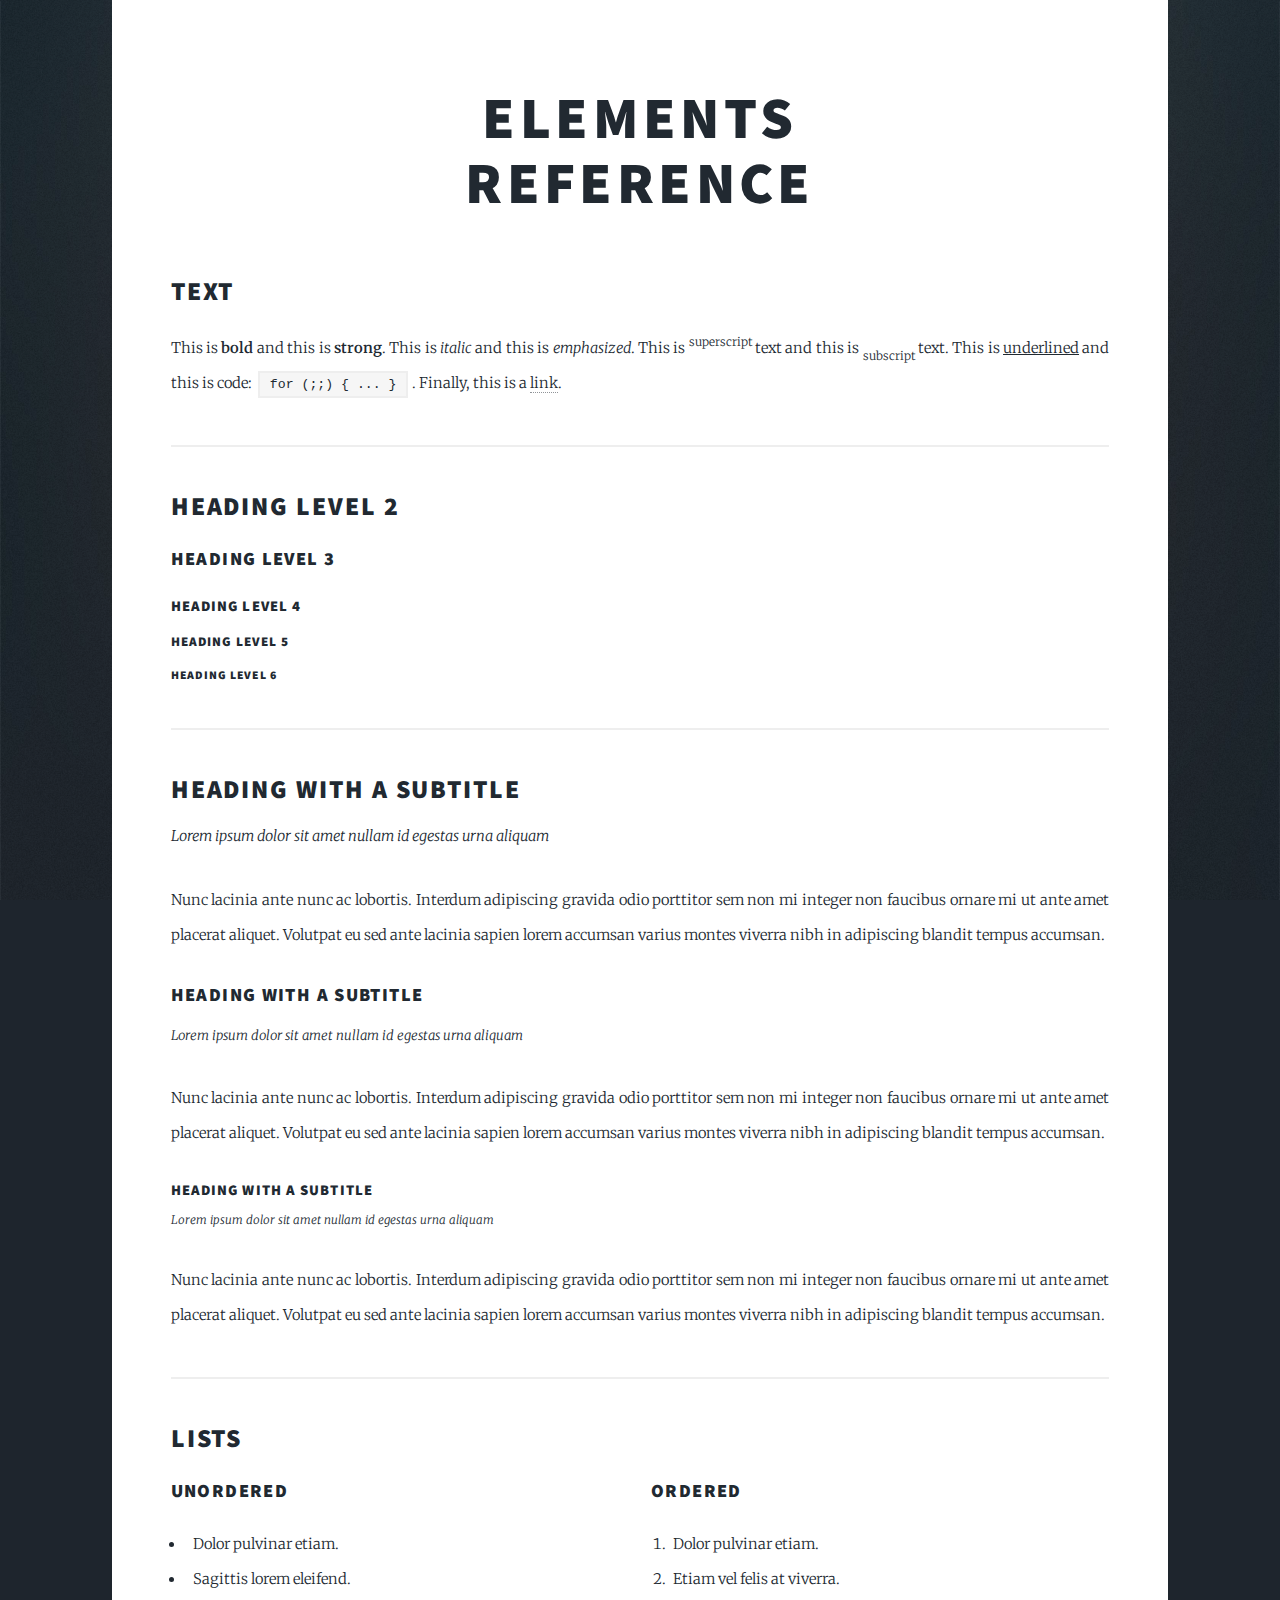
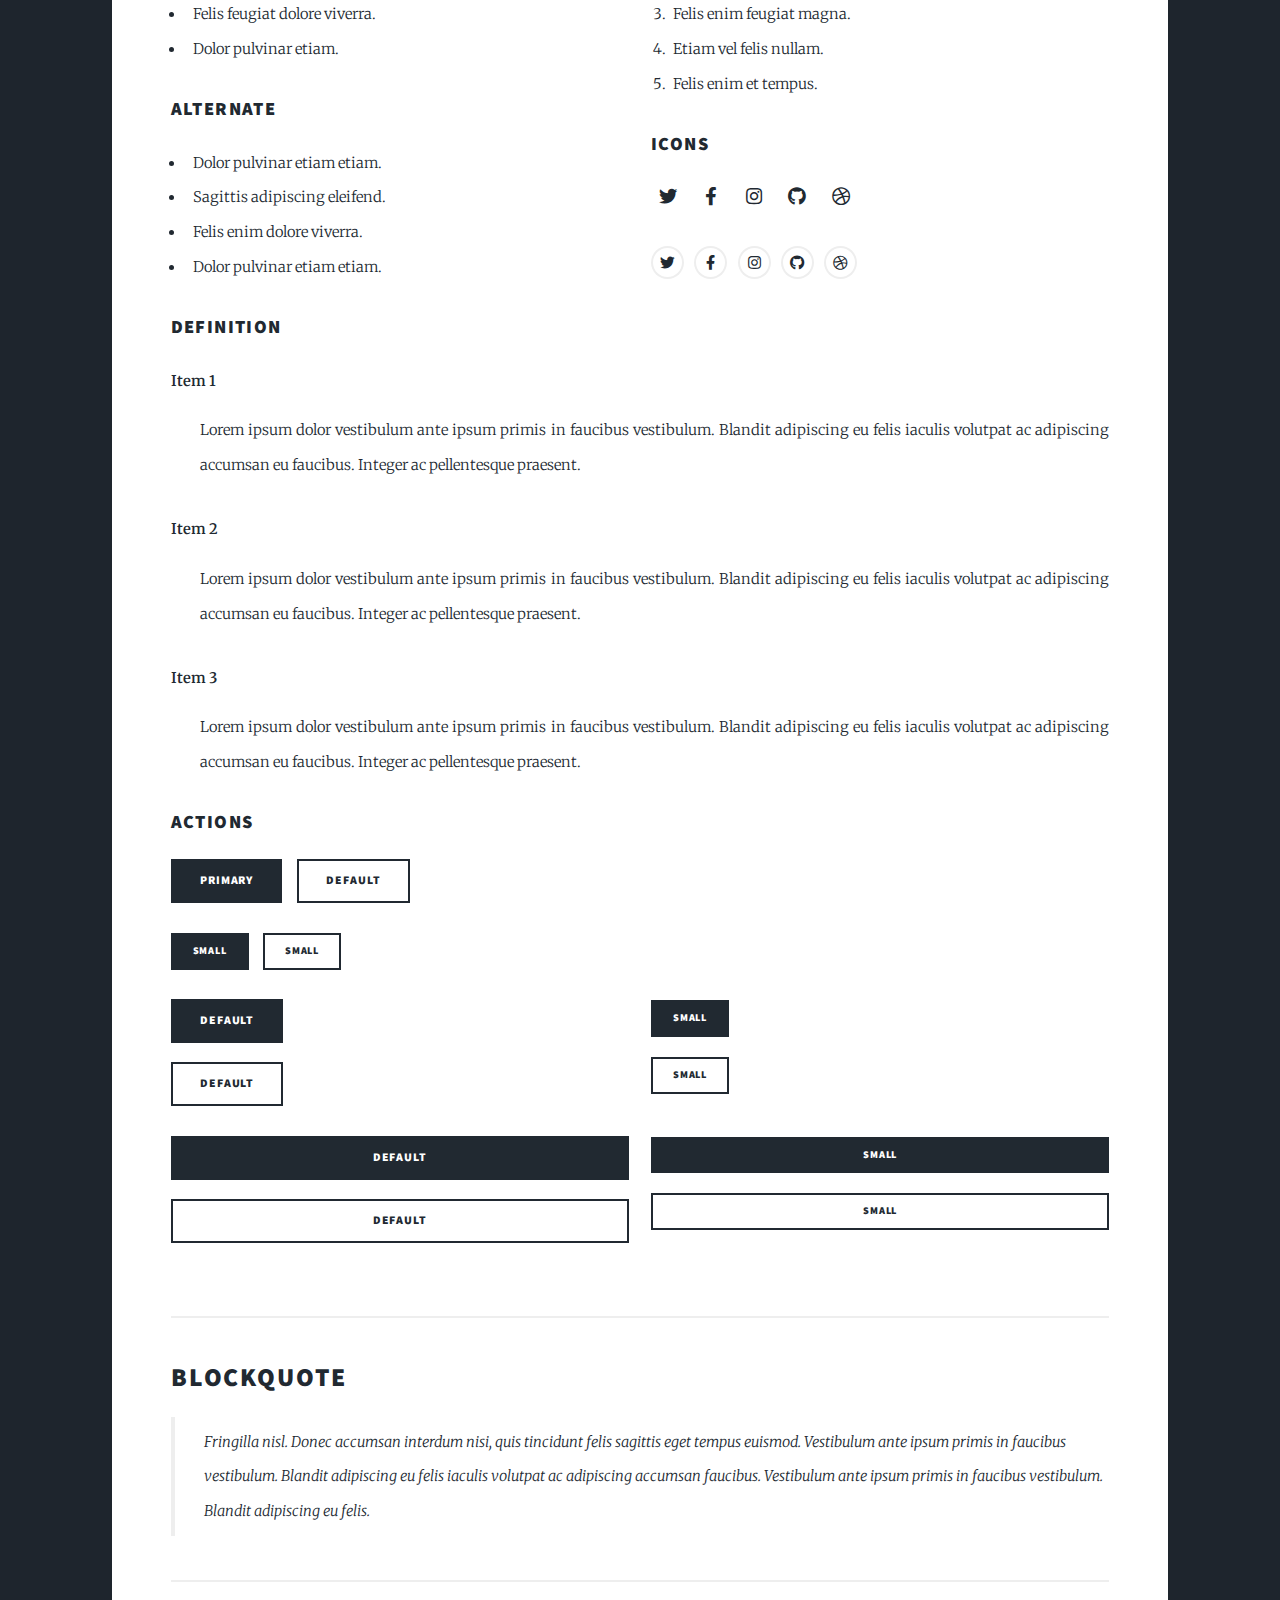
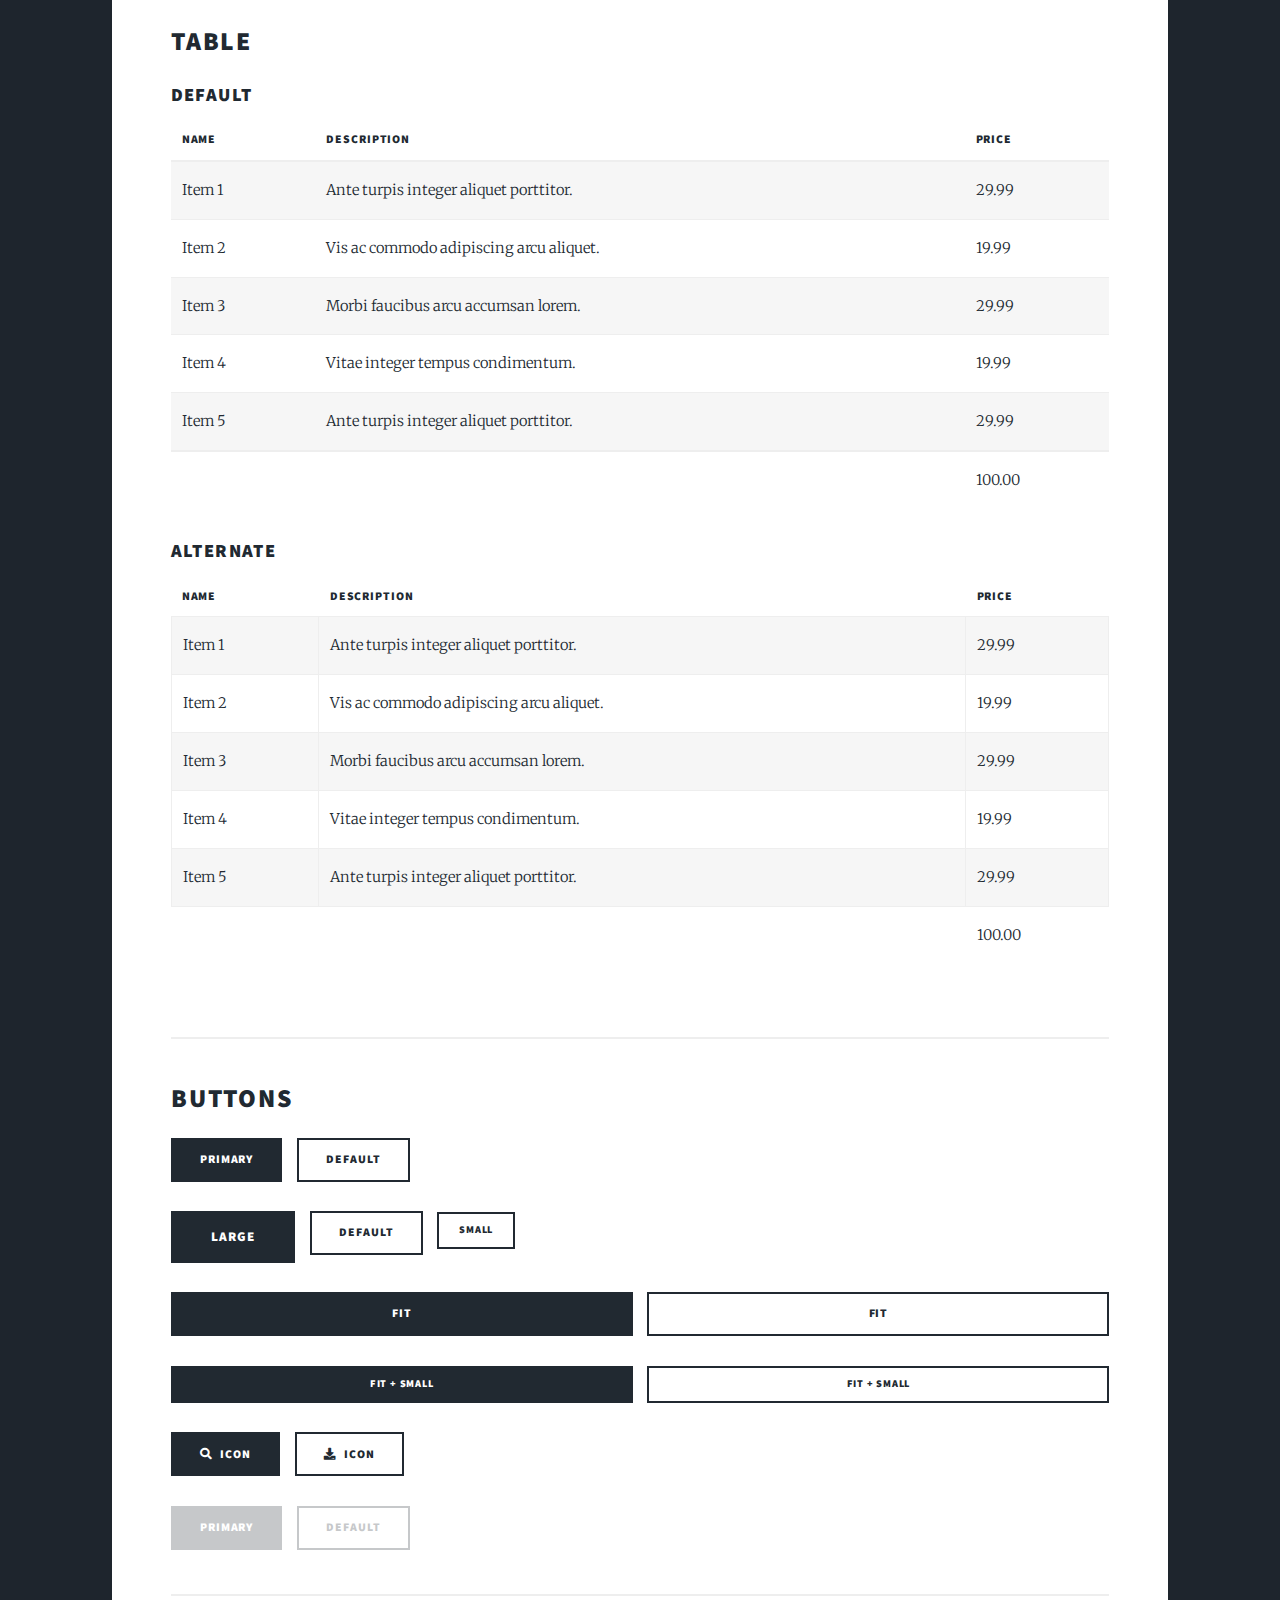
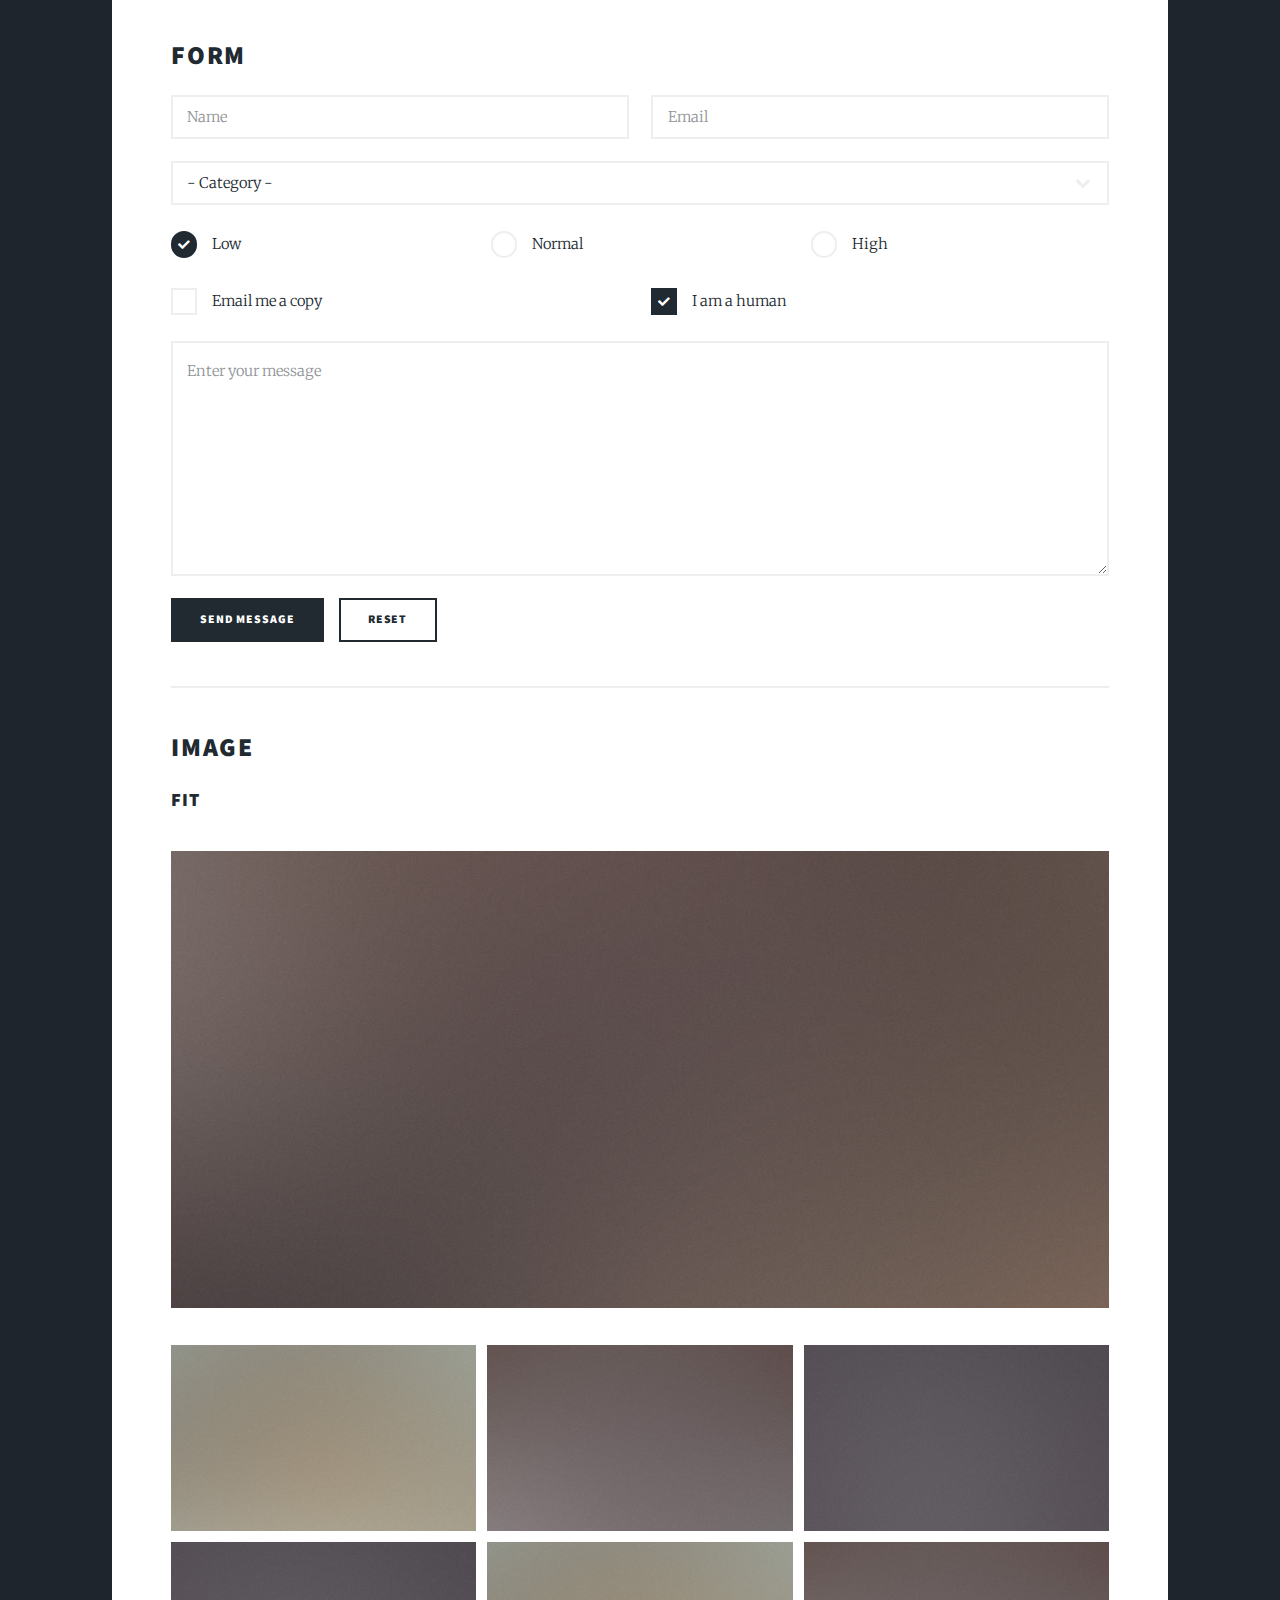
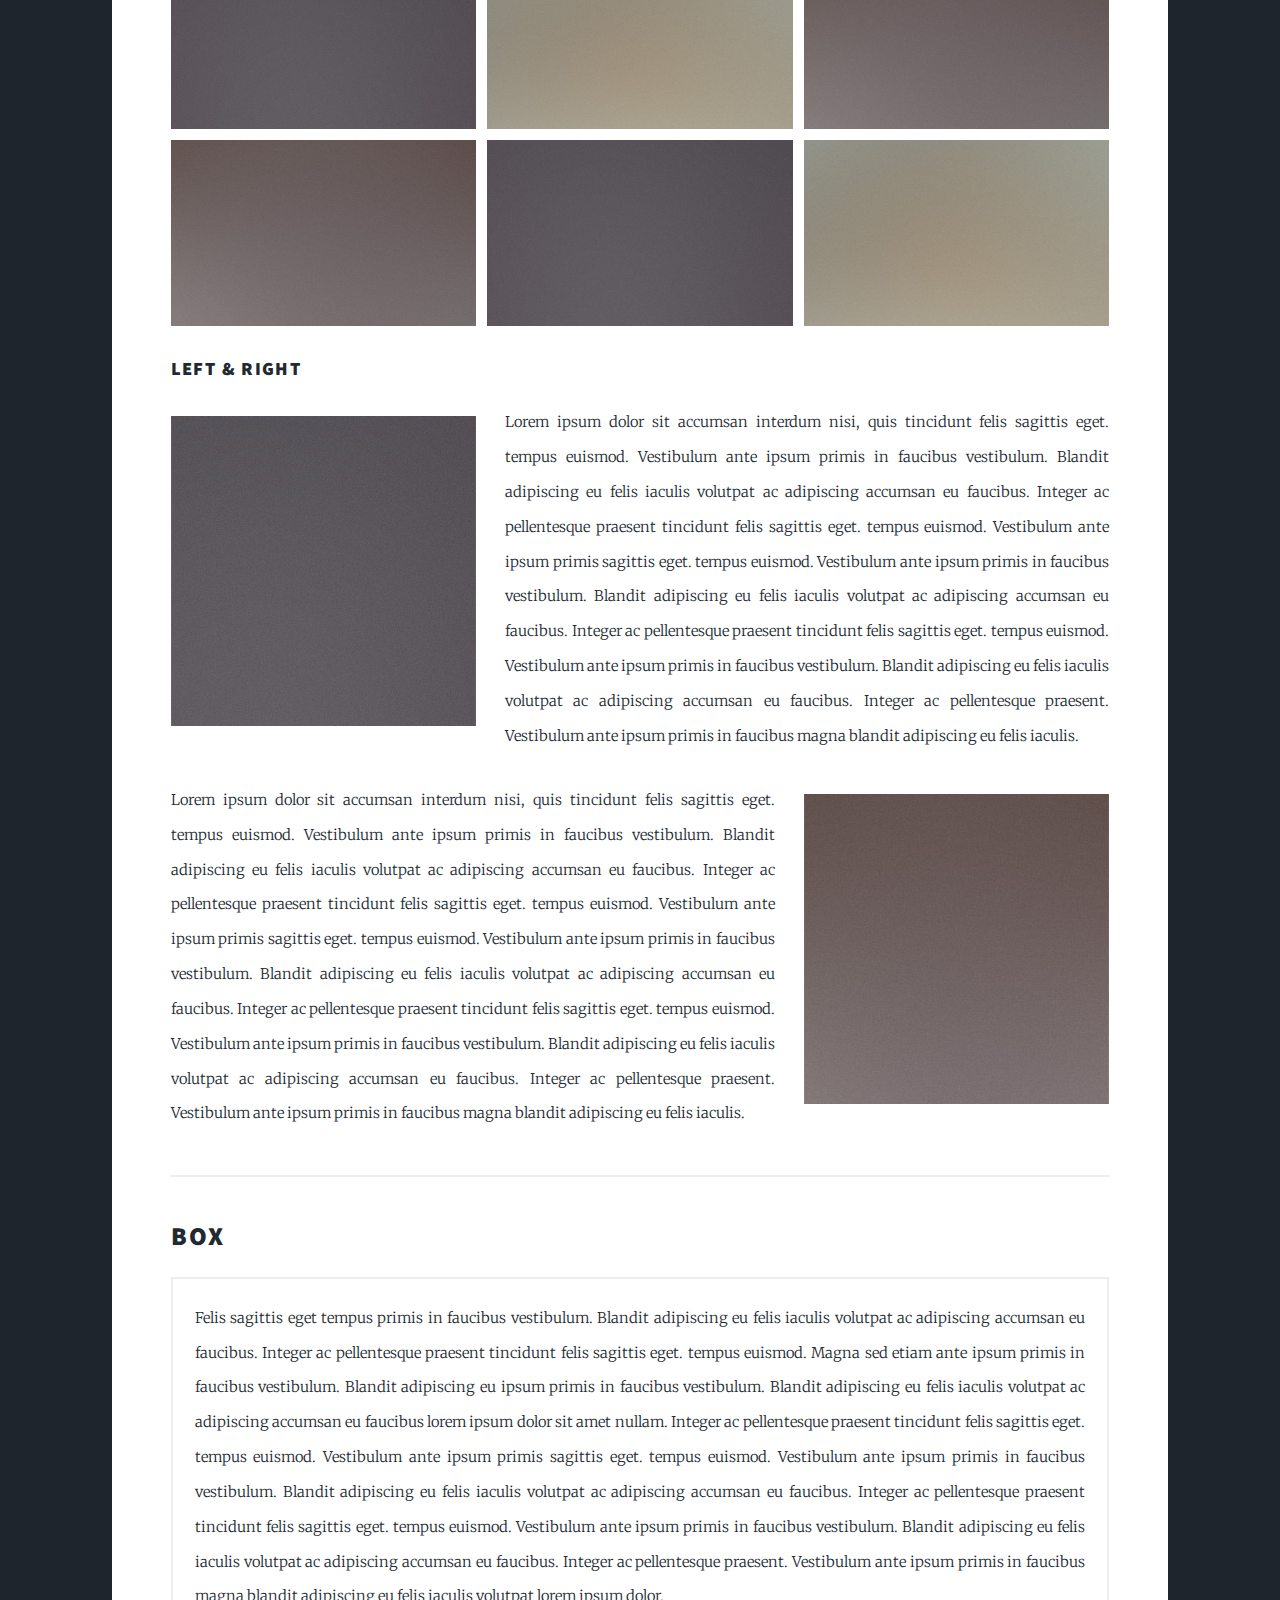
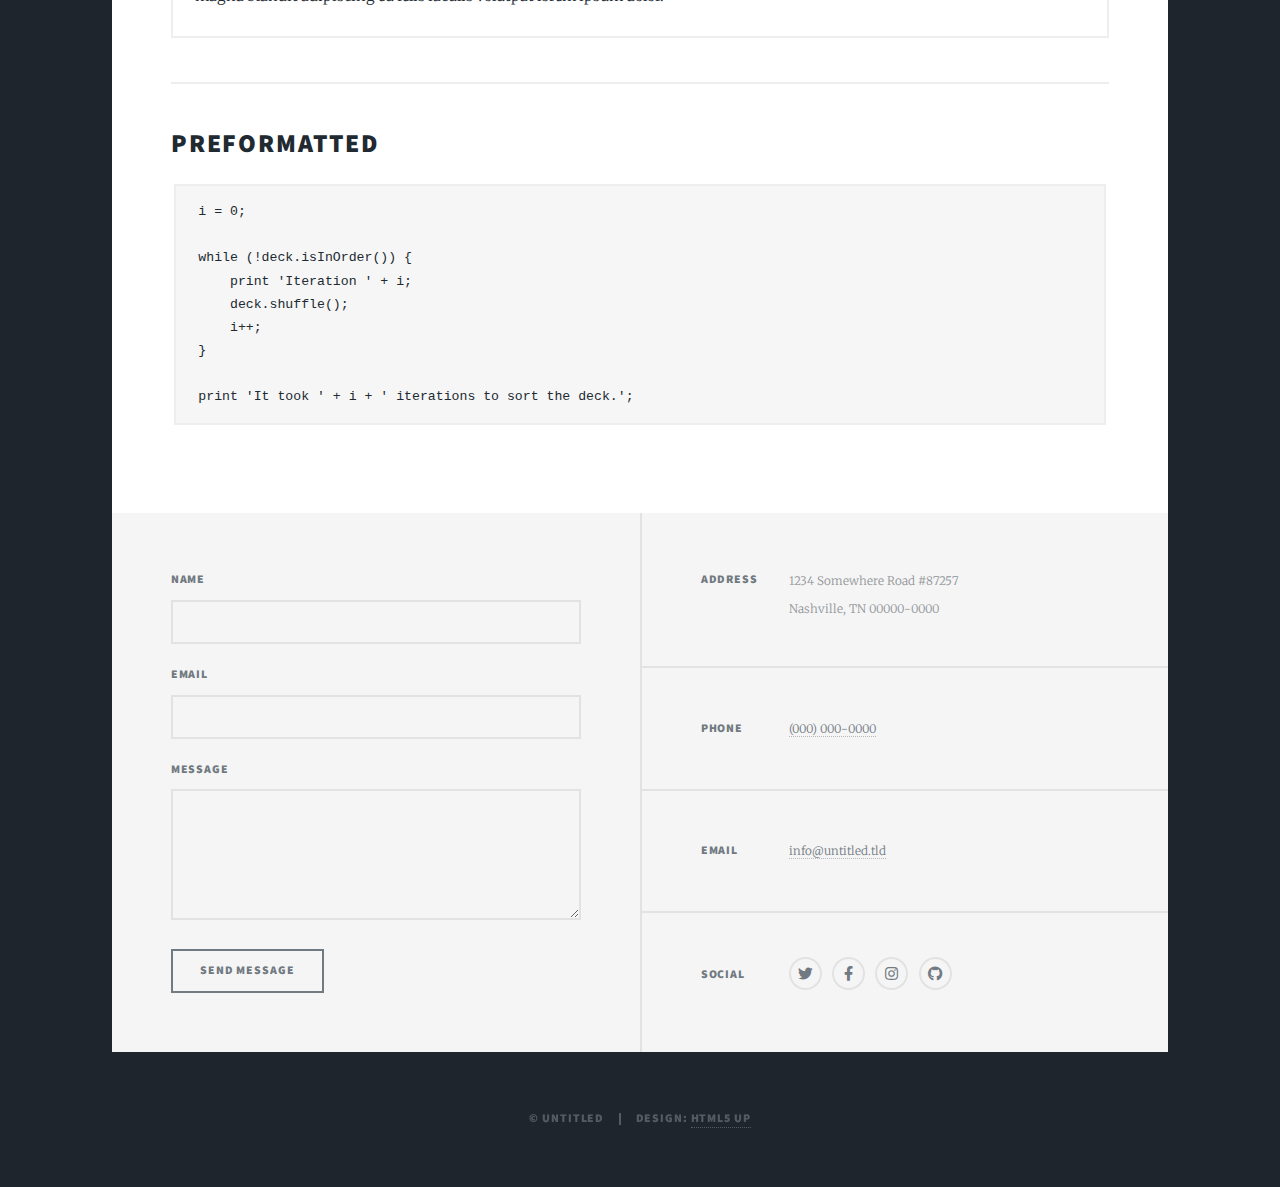
==== commit cf8e738d: "general UI tweaks" ====
--- a/elements.html
+++ b/elements.html
@@ -16,11 +16,6 @@
 
 		<!-- Wrapper -->
 			<div id="wrapper">
-
-				<!-- Header -->
-					<header id="header">
-						<a href="index.html" class="logo">Massively</a>
-					</header>
 
 				<!-- Nav -->
 					<nav id="nav">
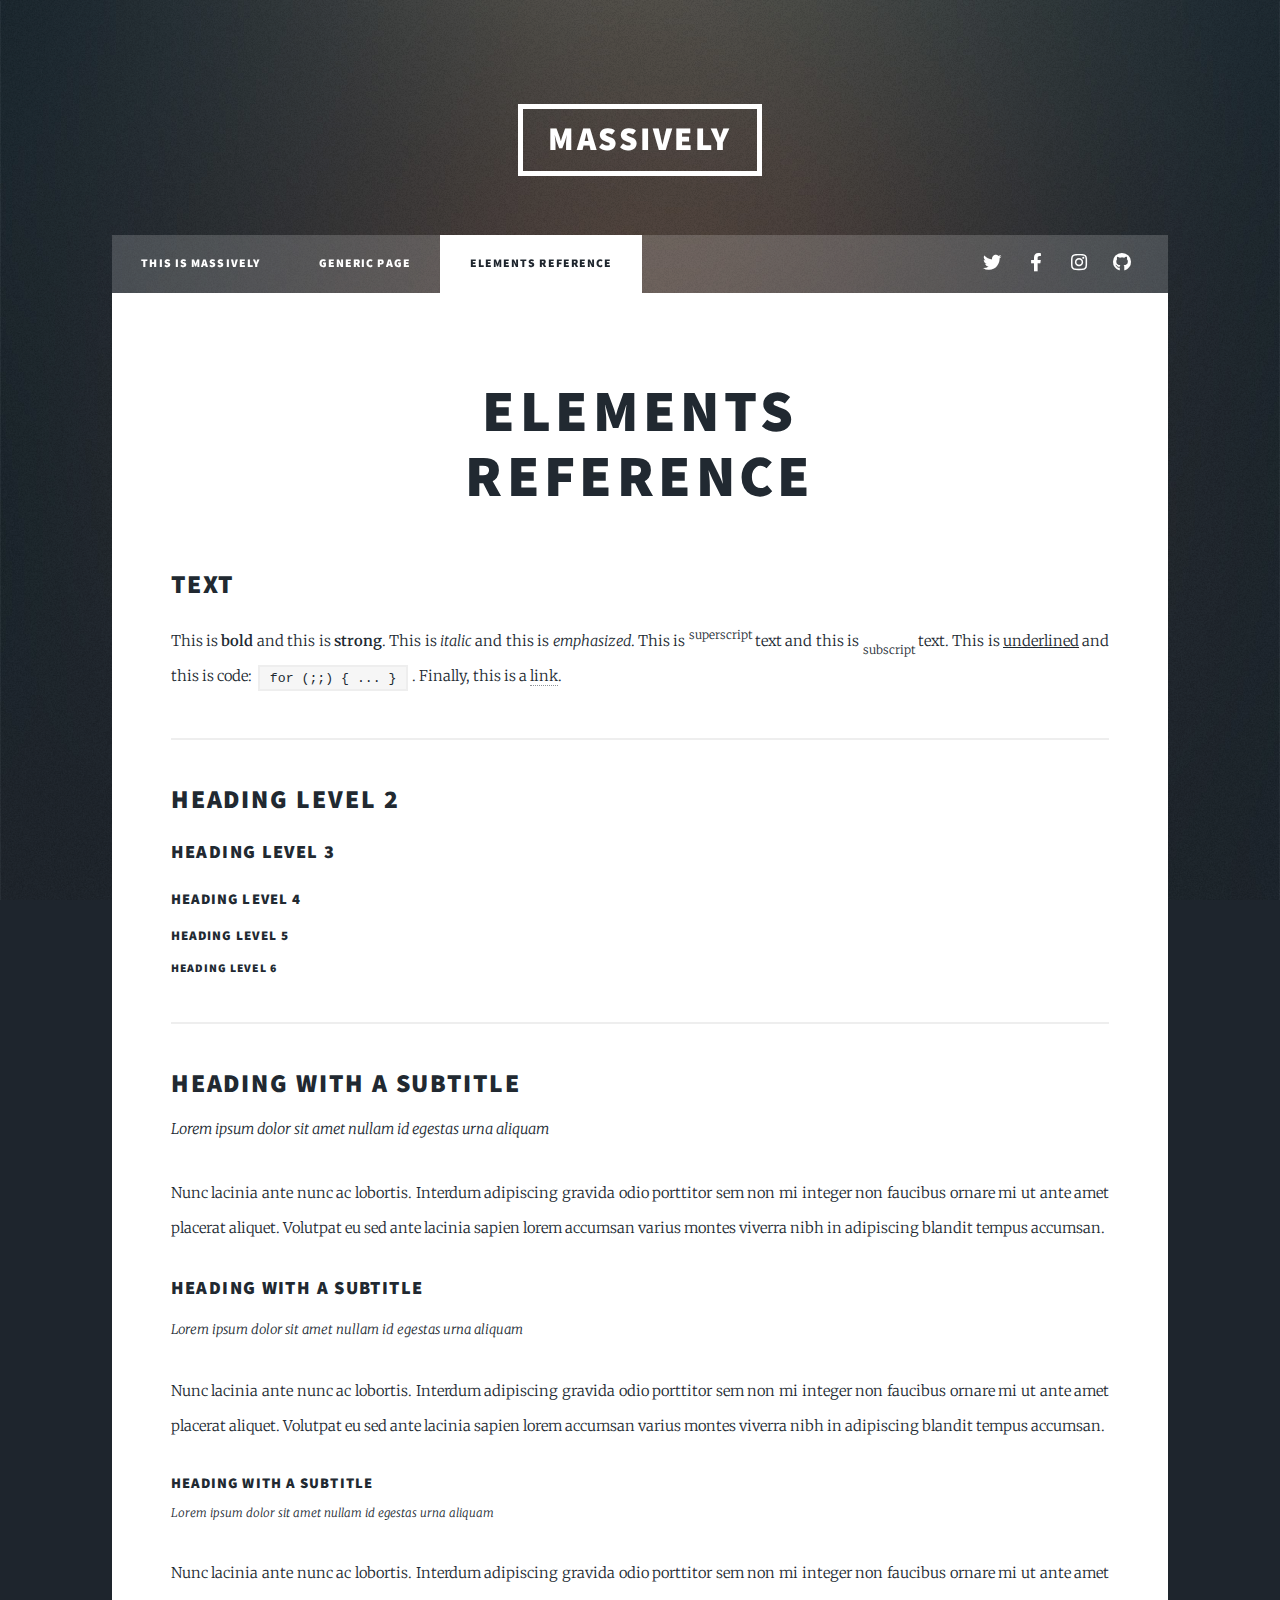
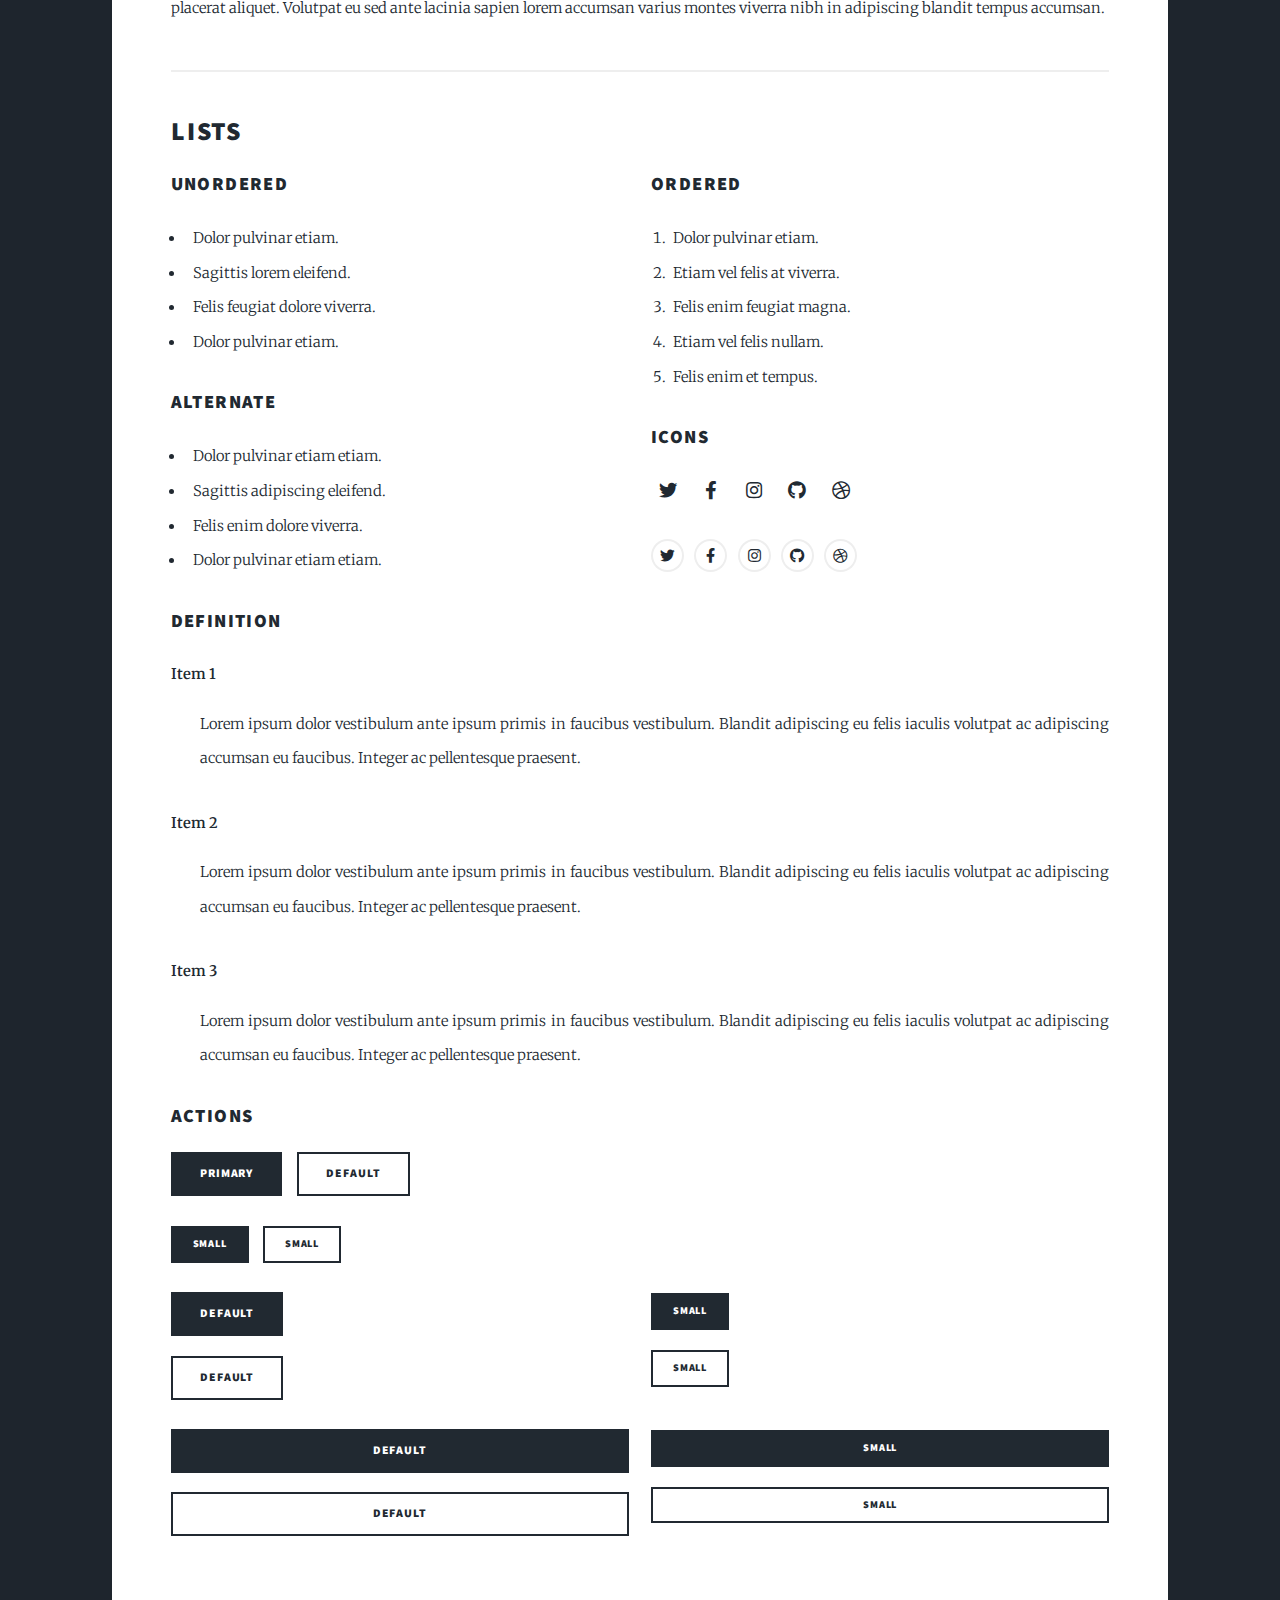
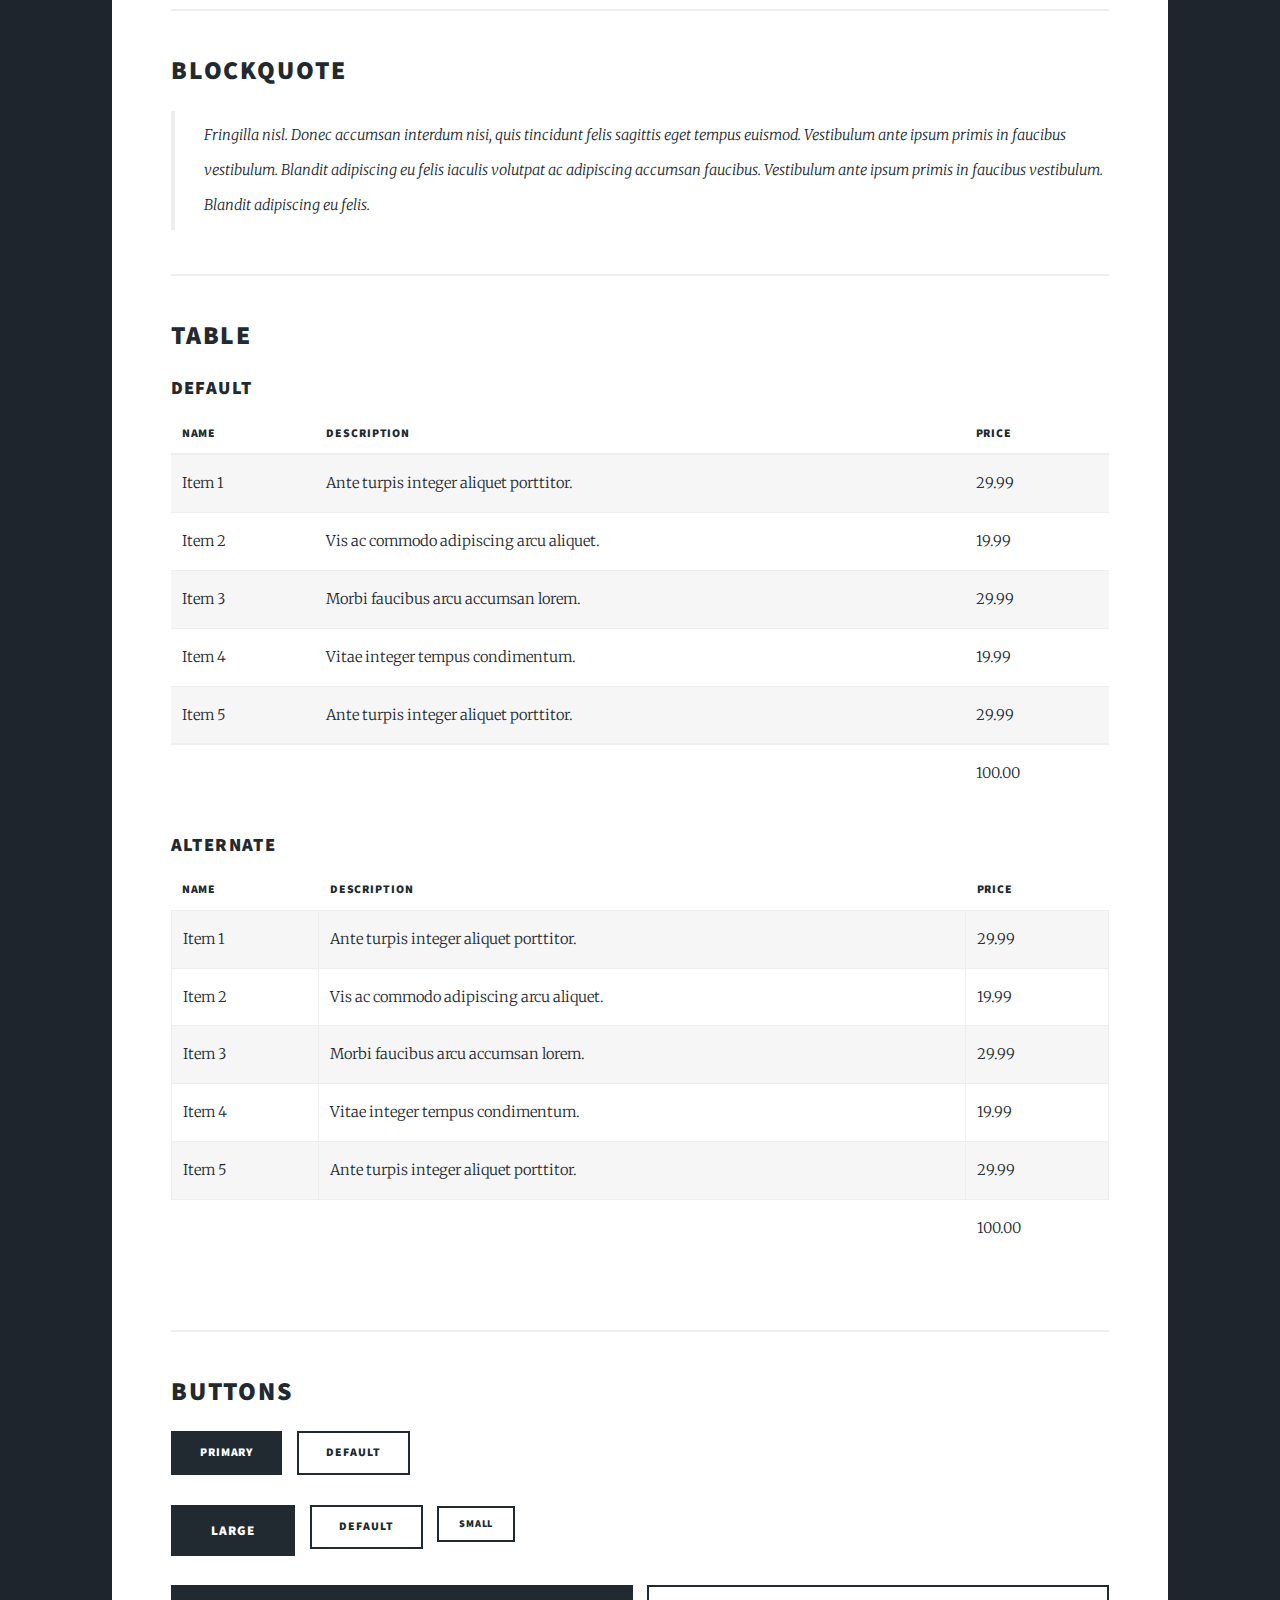
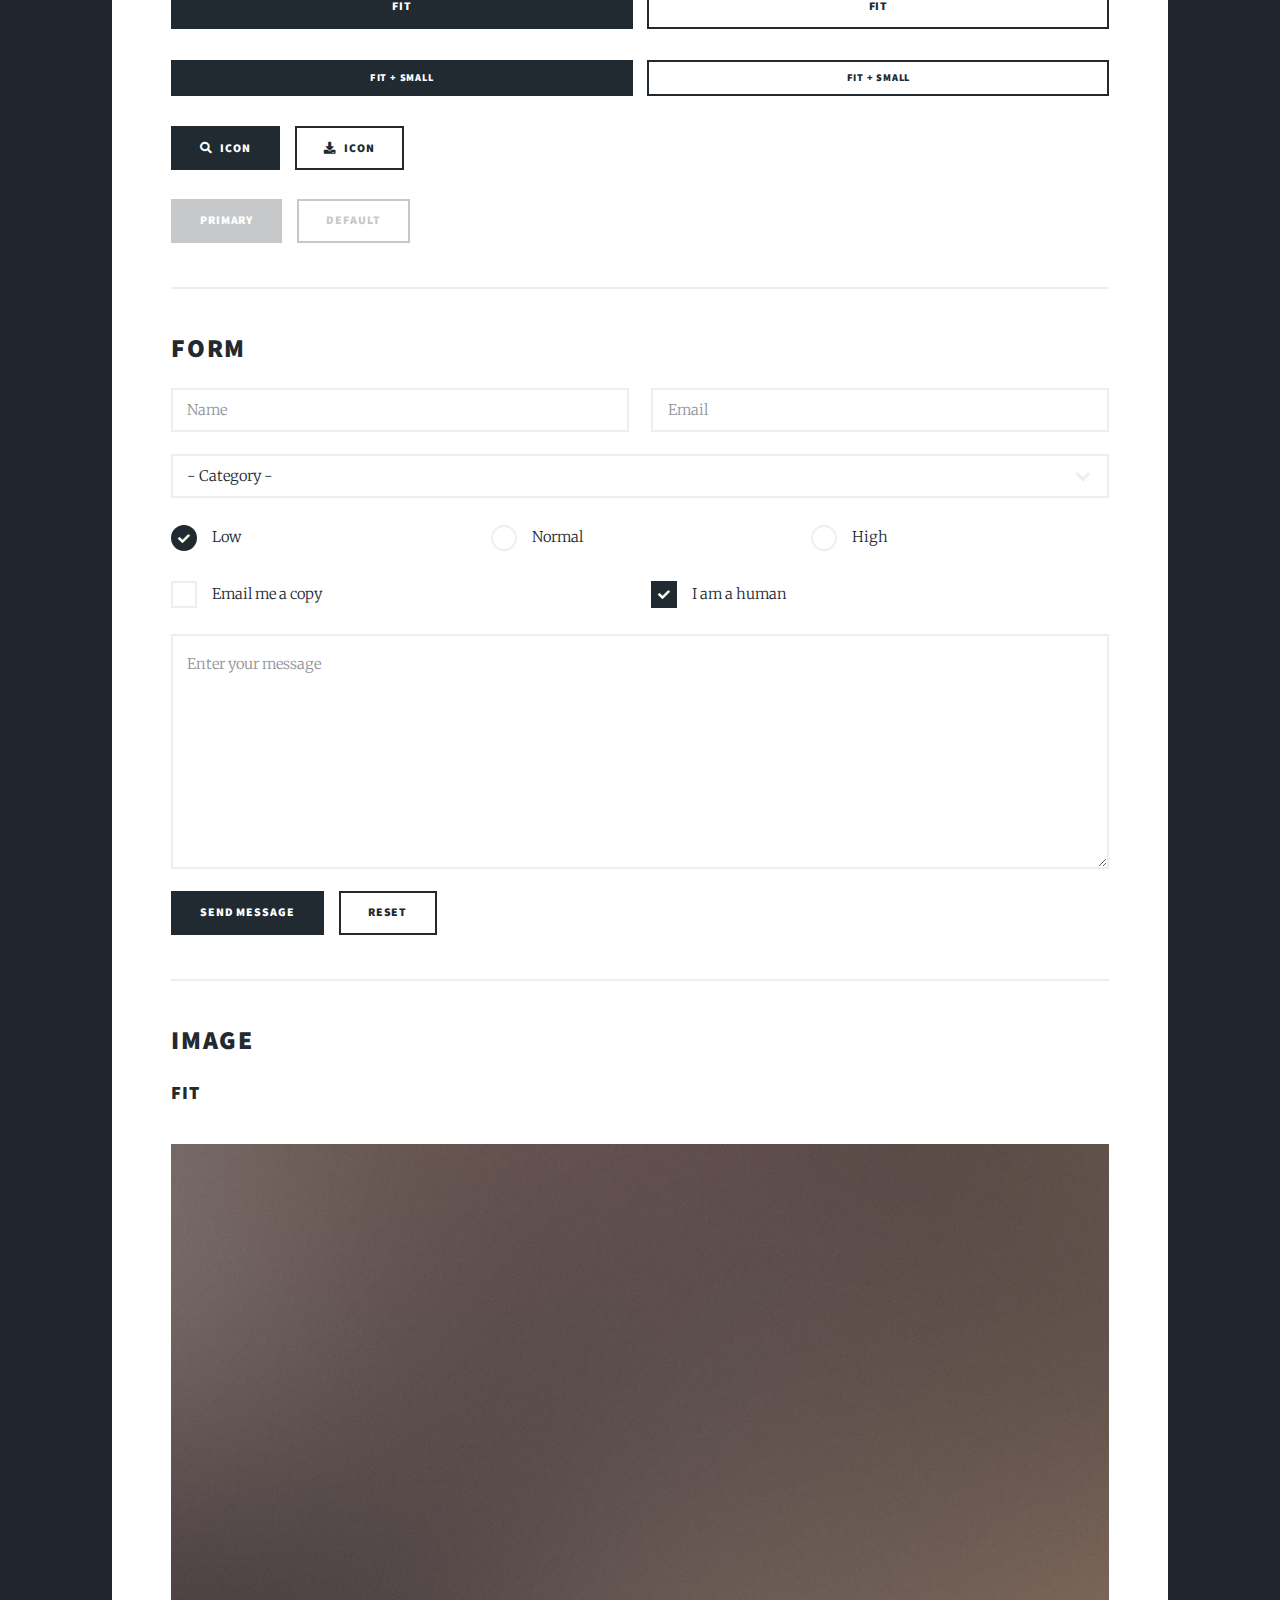
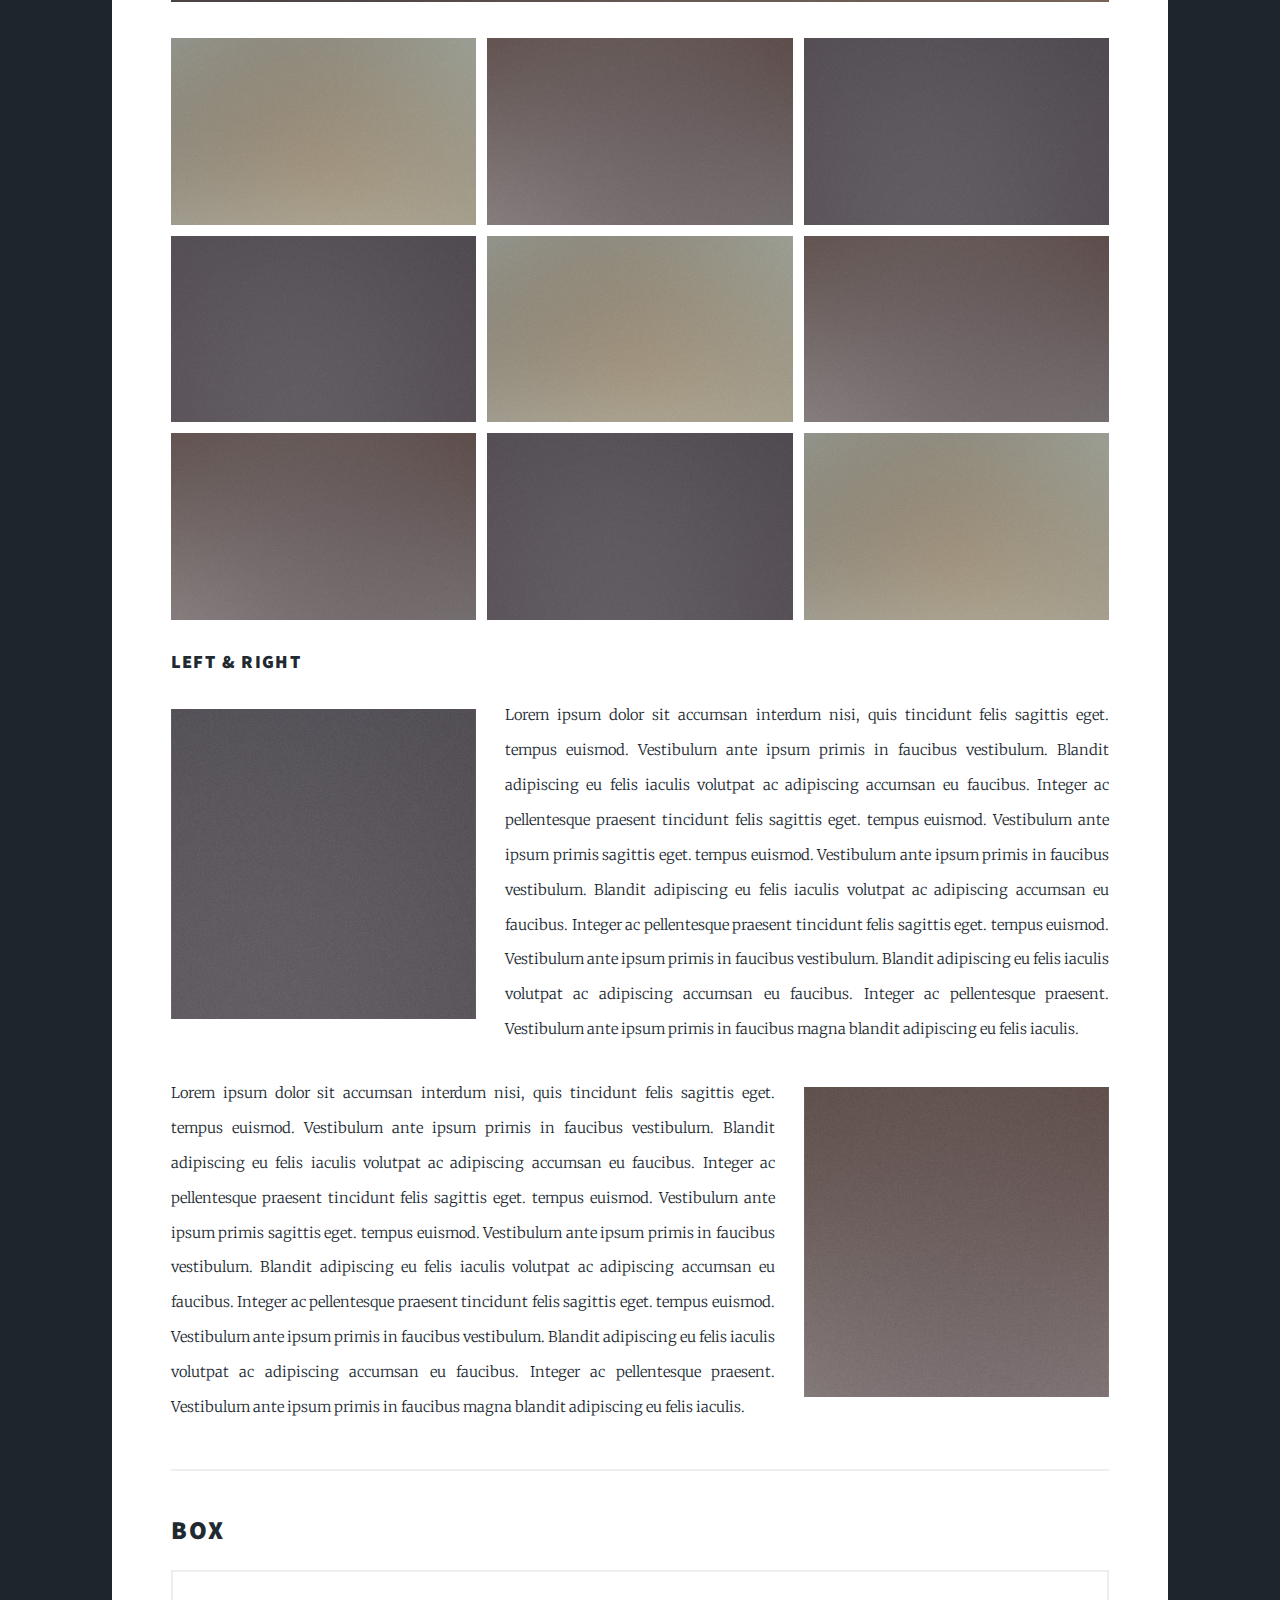
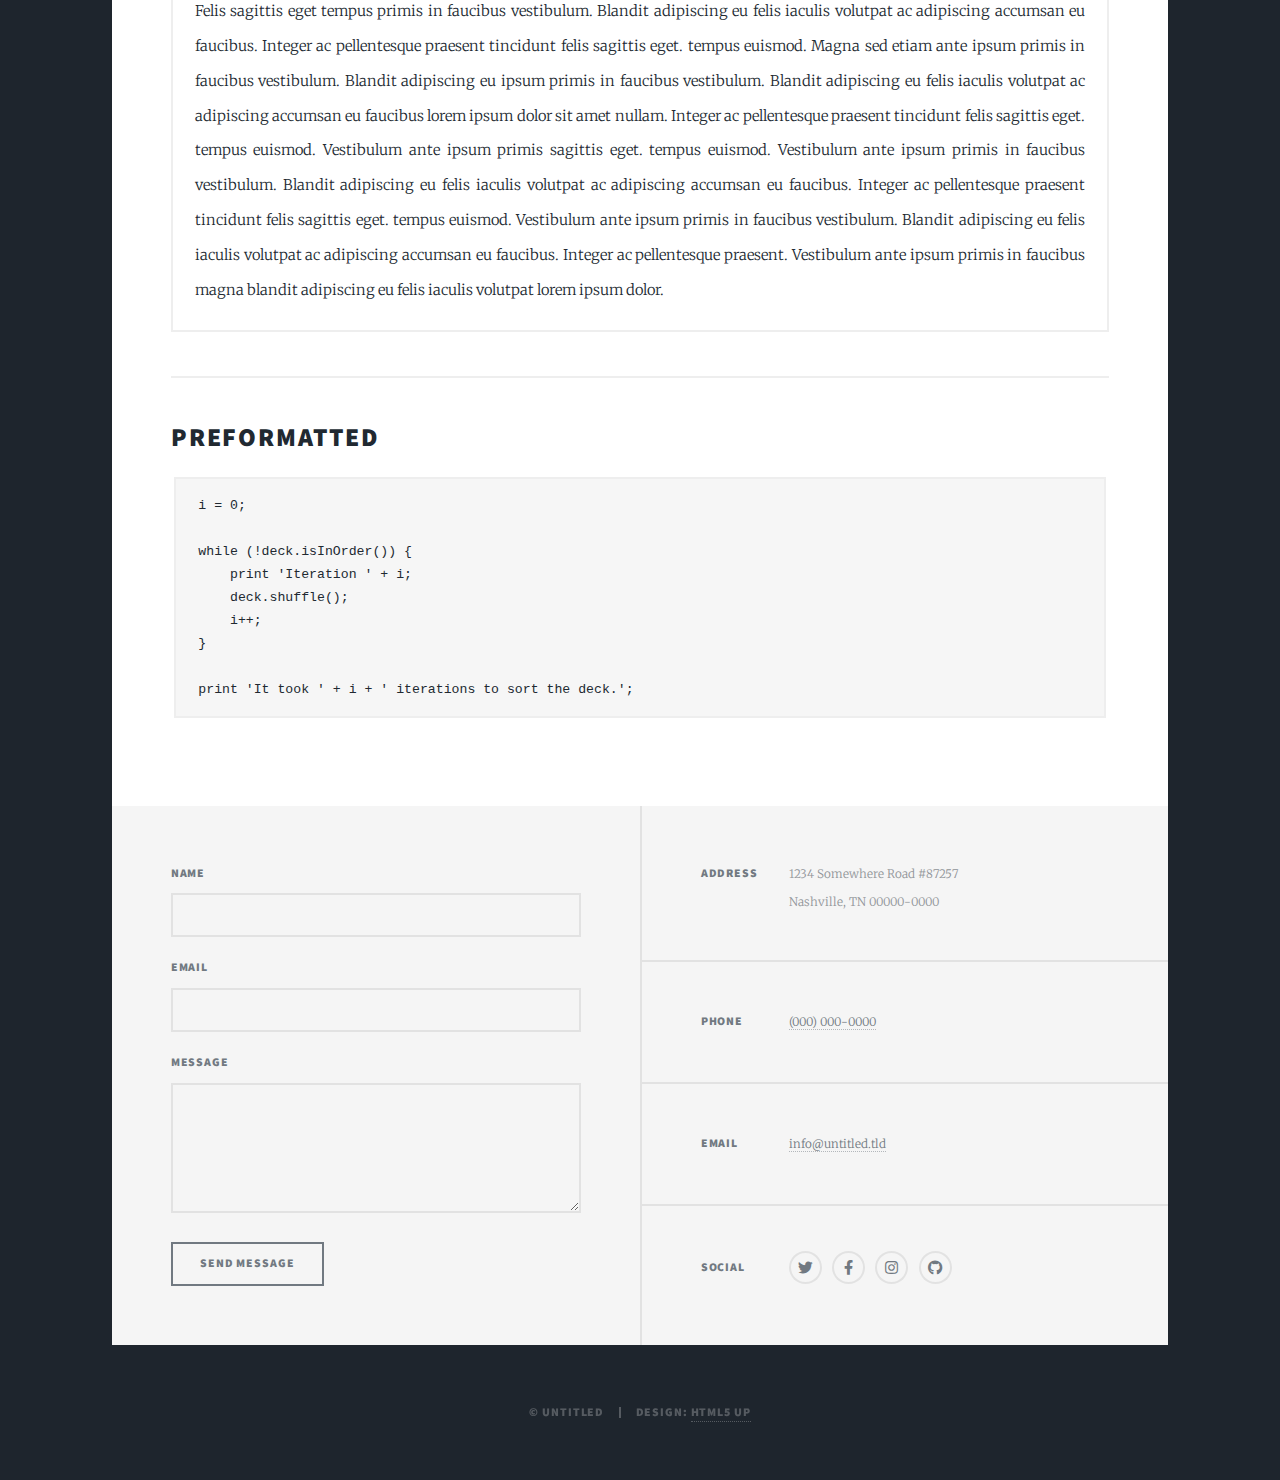
==== commit 3c3cde1f: "general UI tweaks" ====
--- a/elements.html
+++ b/elements.html
@@ -16,6 +16,11 @@
 
 		<!-- Wrapper -->
 			<div id="wrapper">
+
+				<!-- Header -->
+					<header id="header">
+						<a href="index.html" class="logo">Massively</a>
+					</header>
 
 				<!-- Nav -->
 					<nav id="nav">
